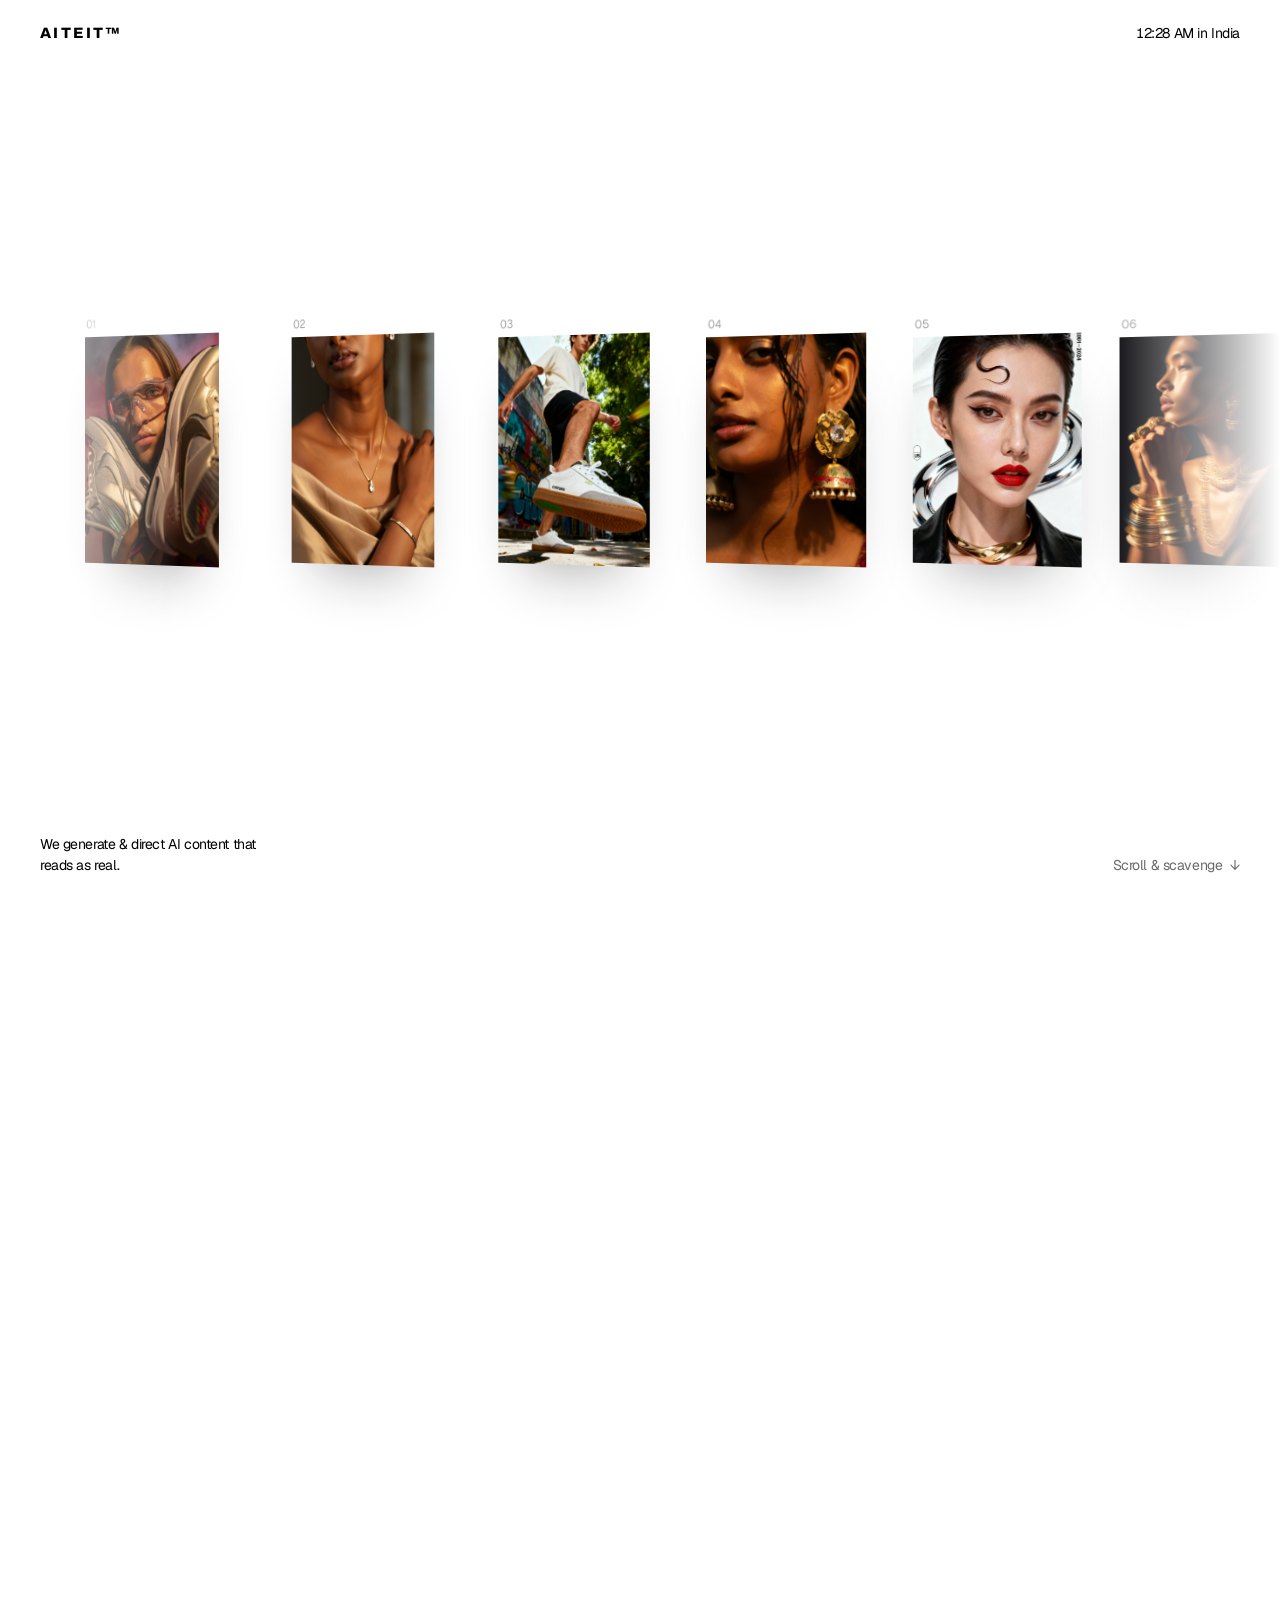
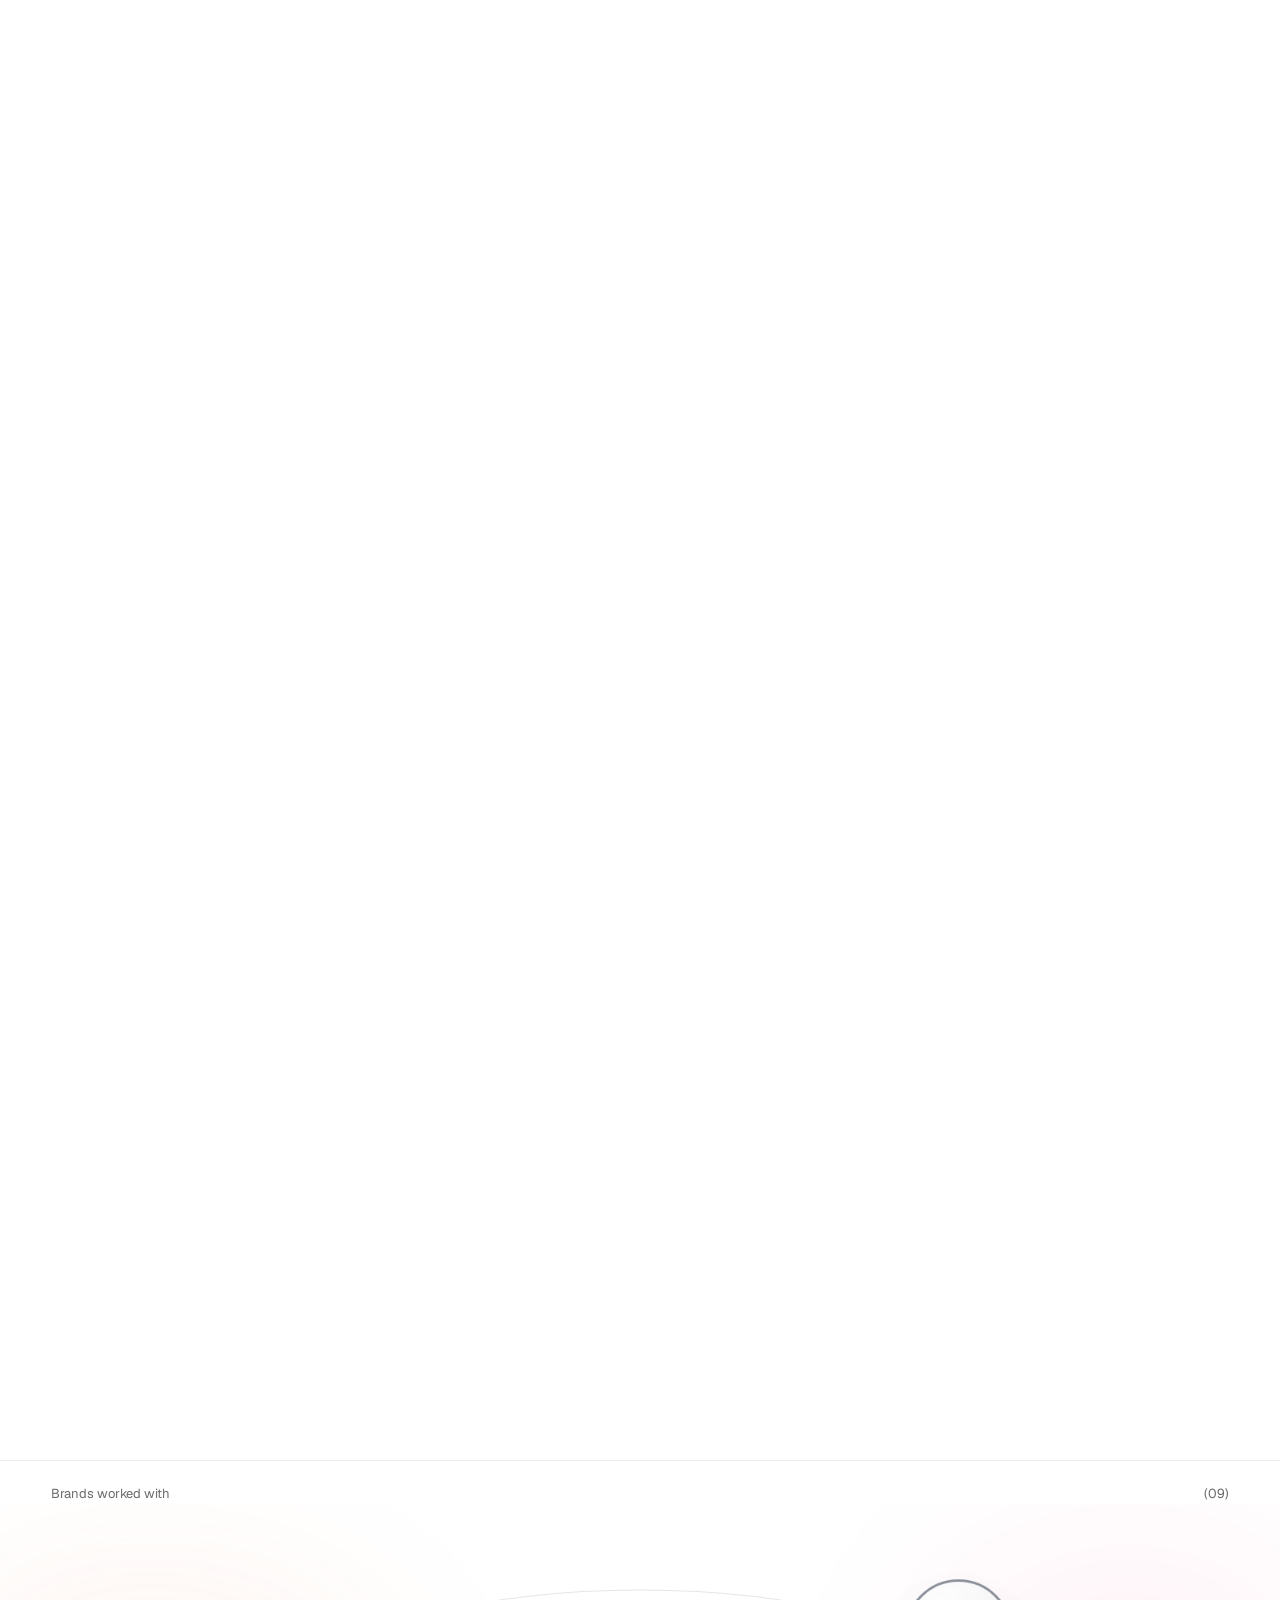
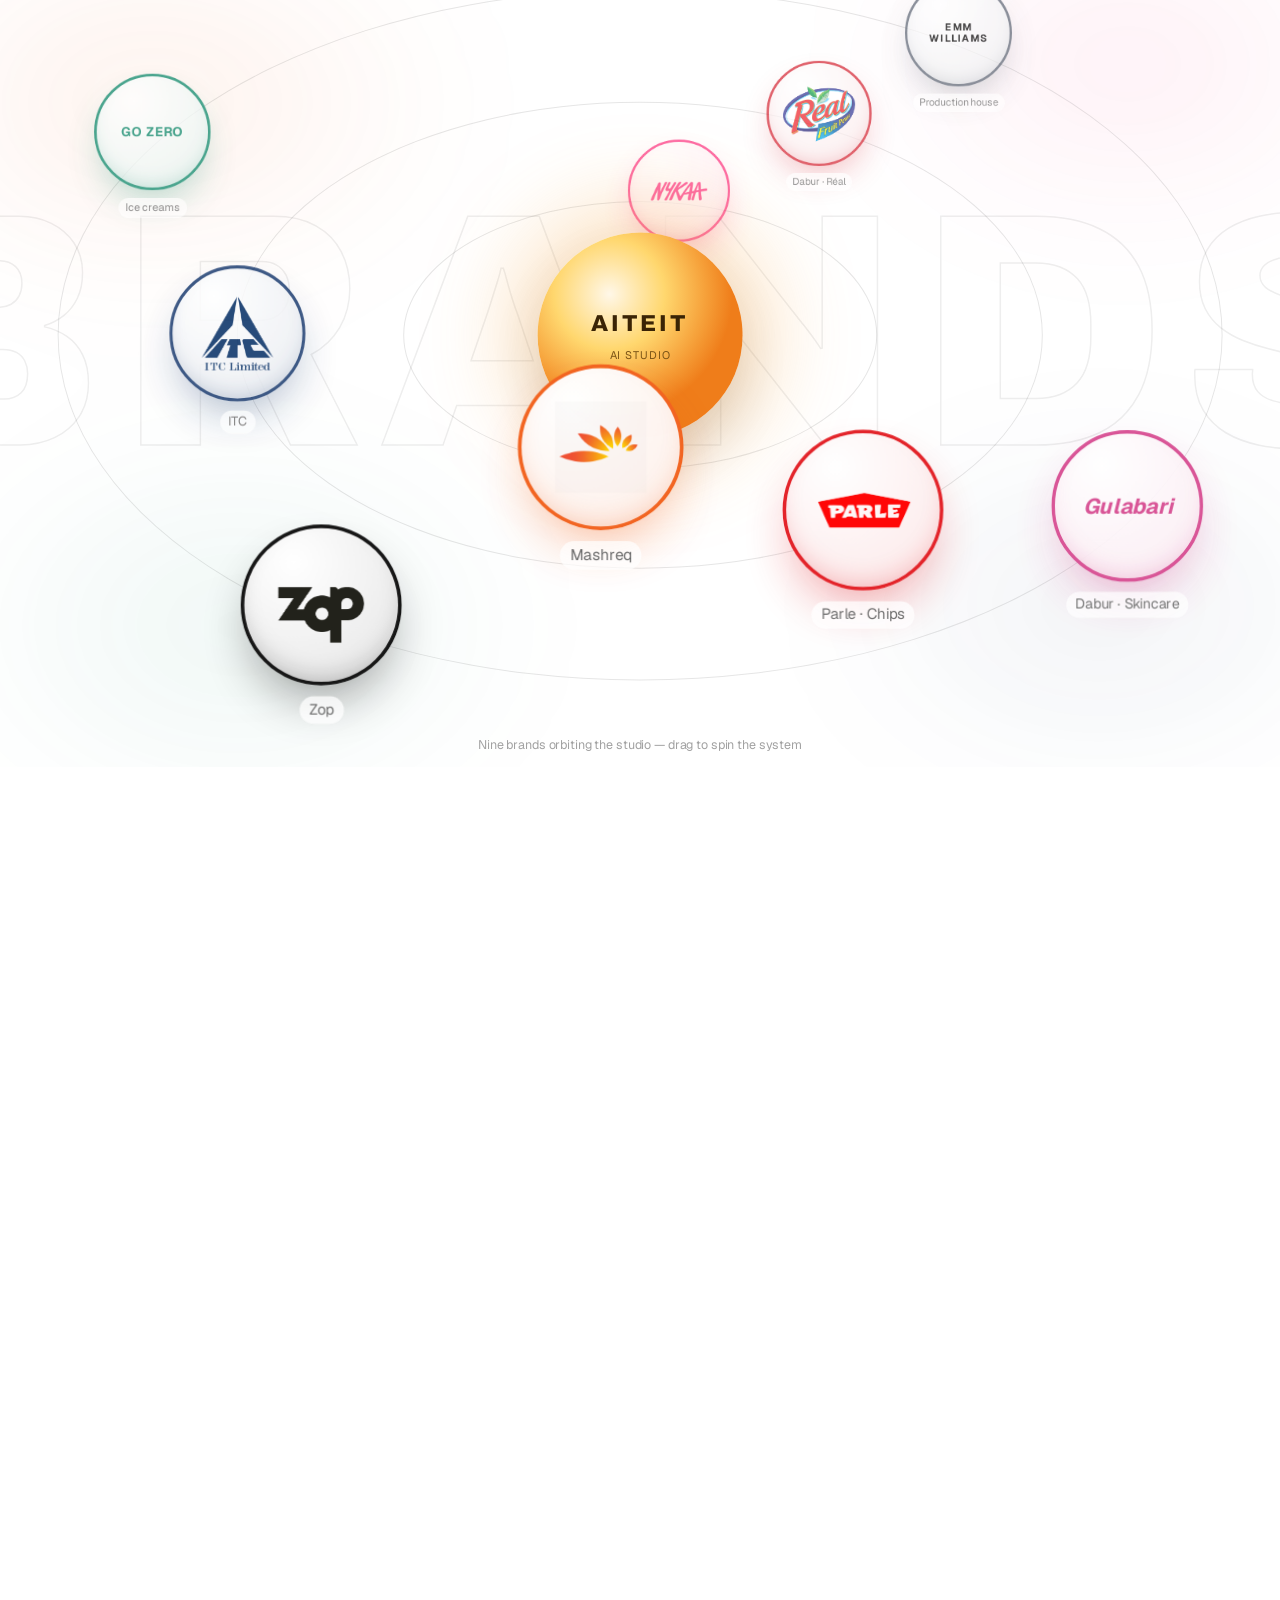
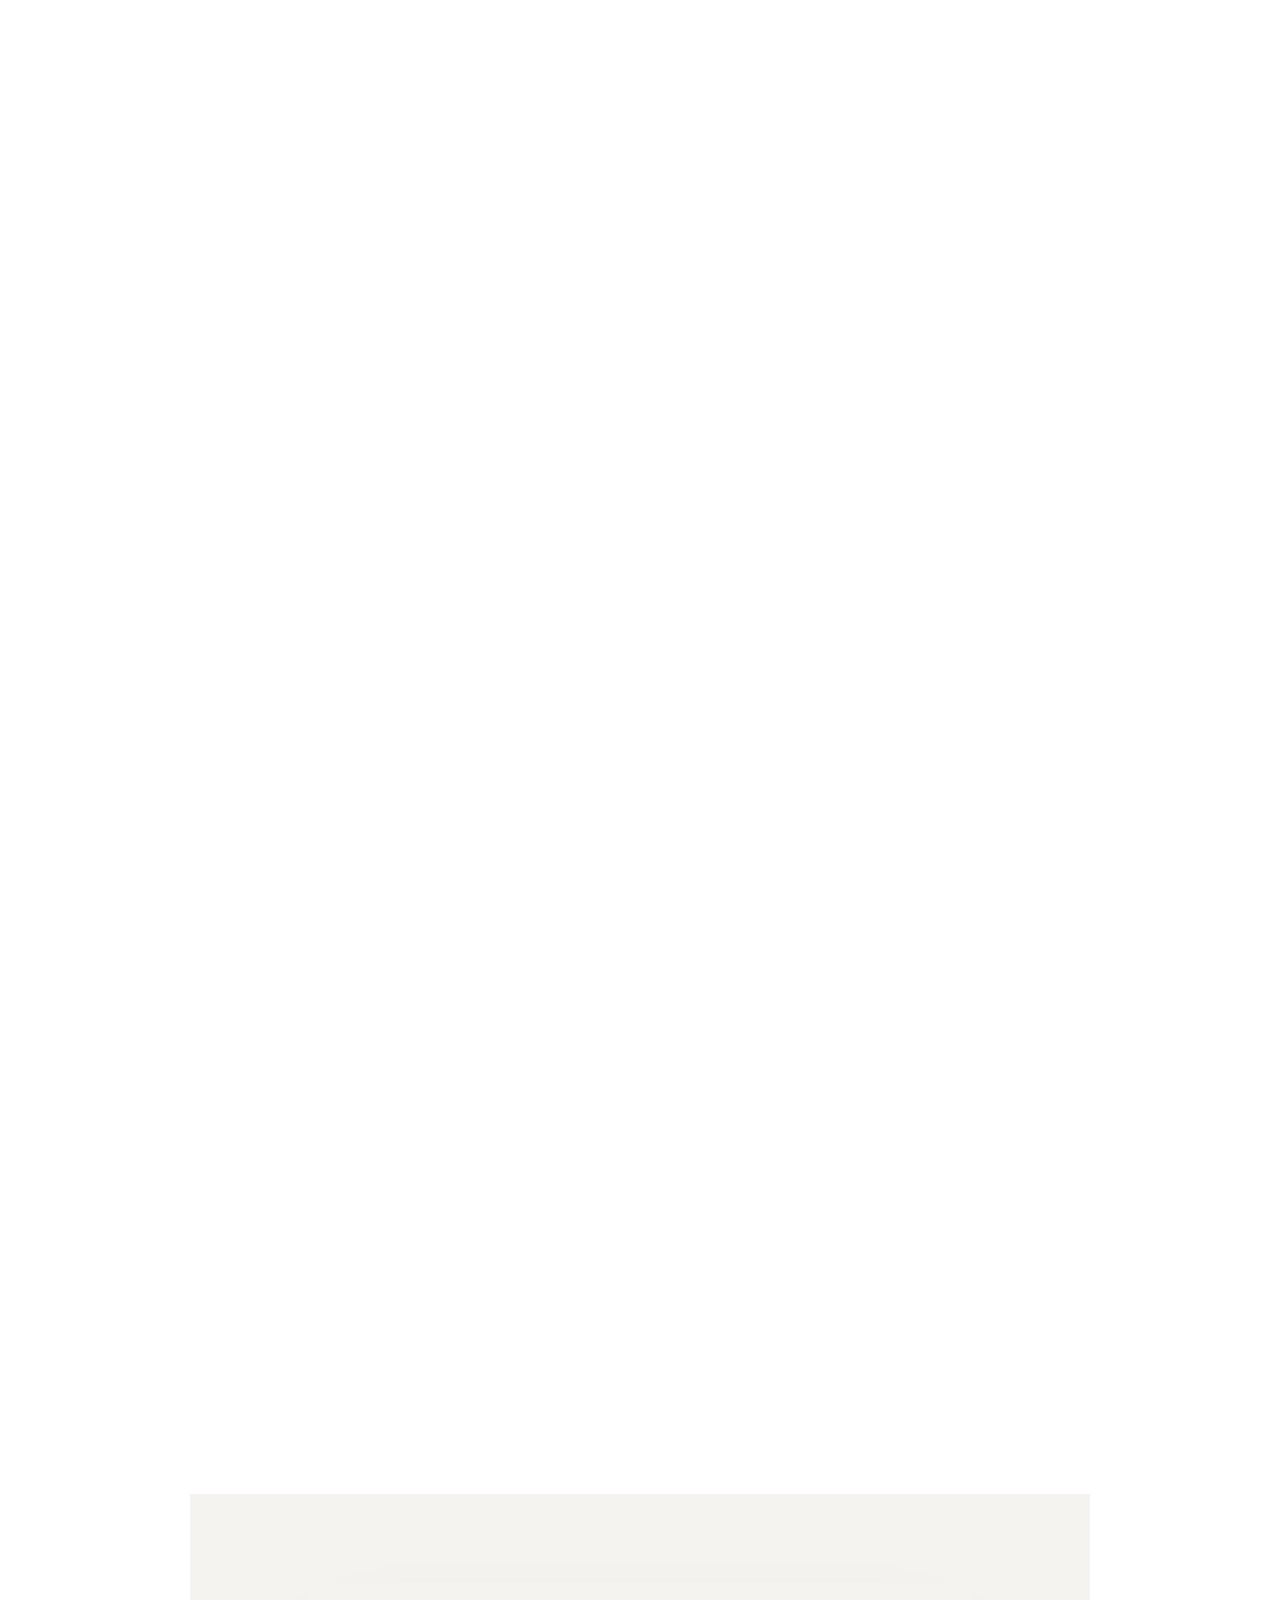
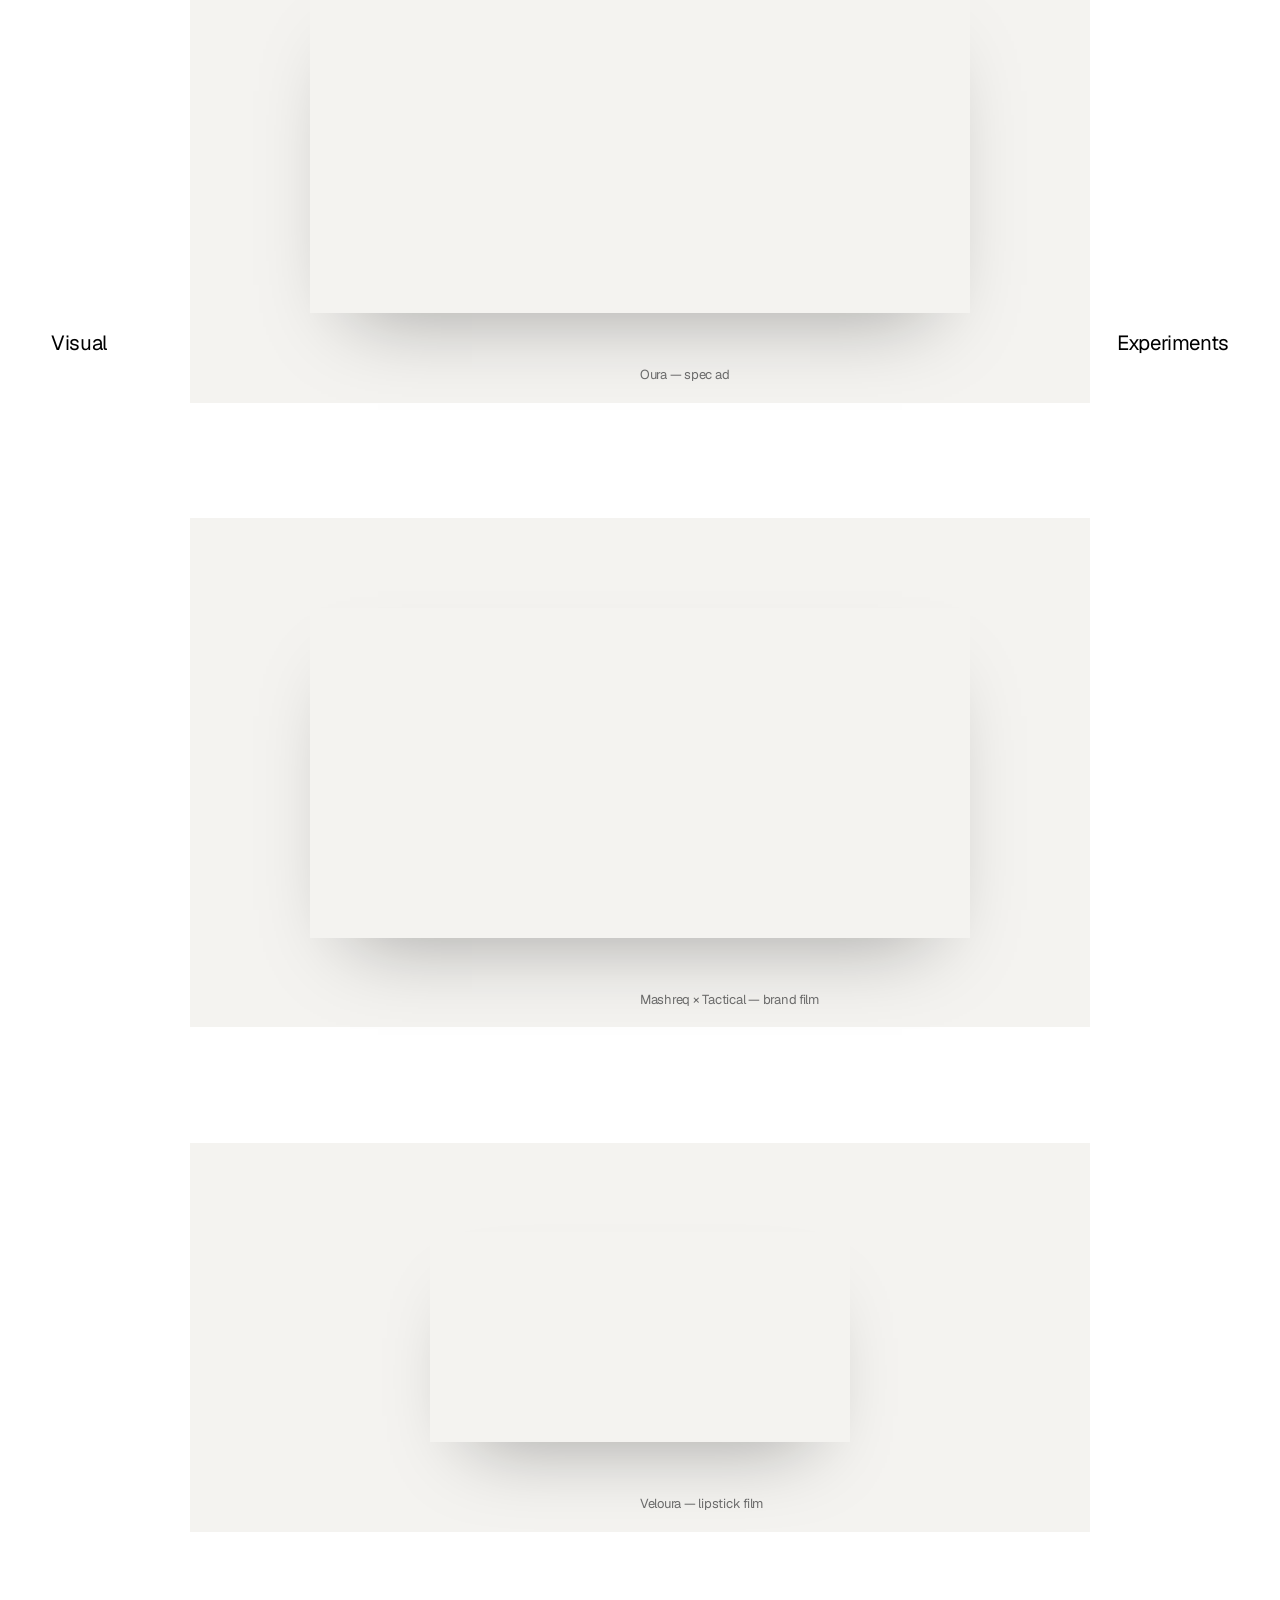
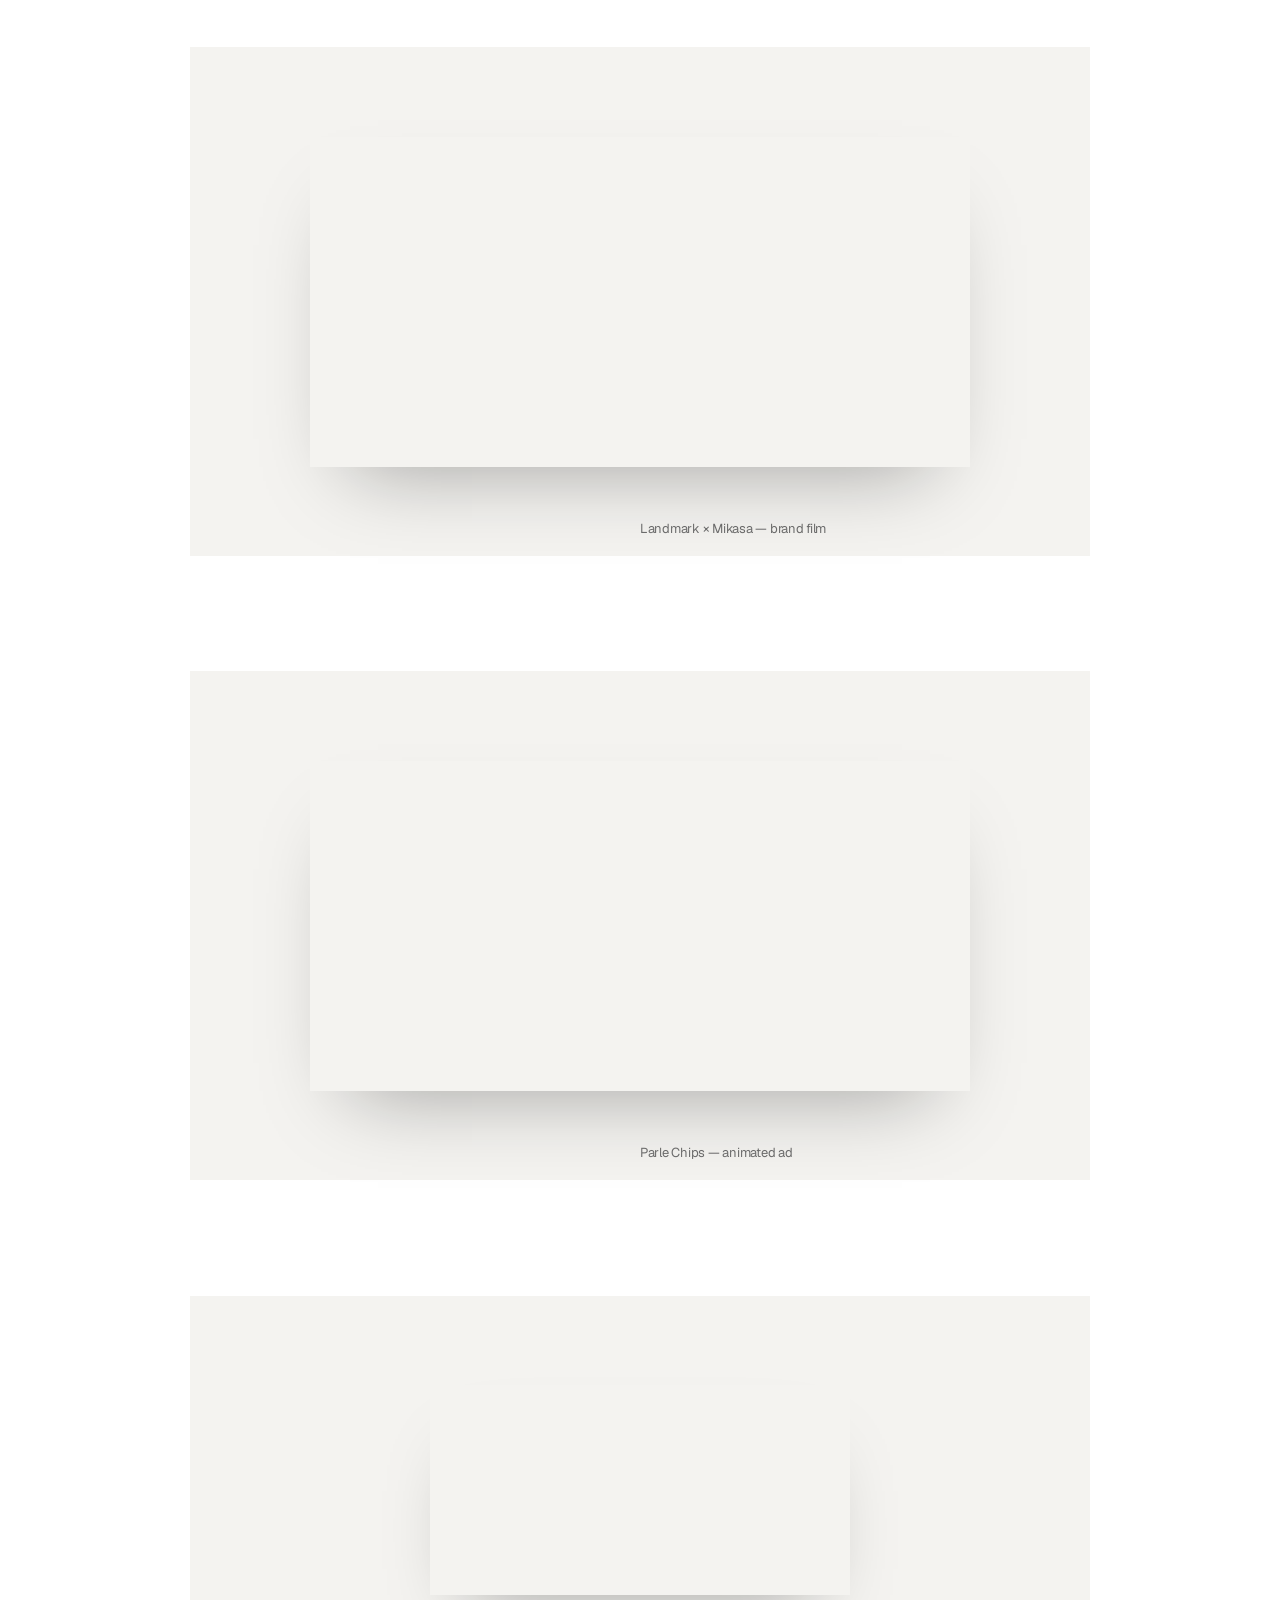
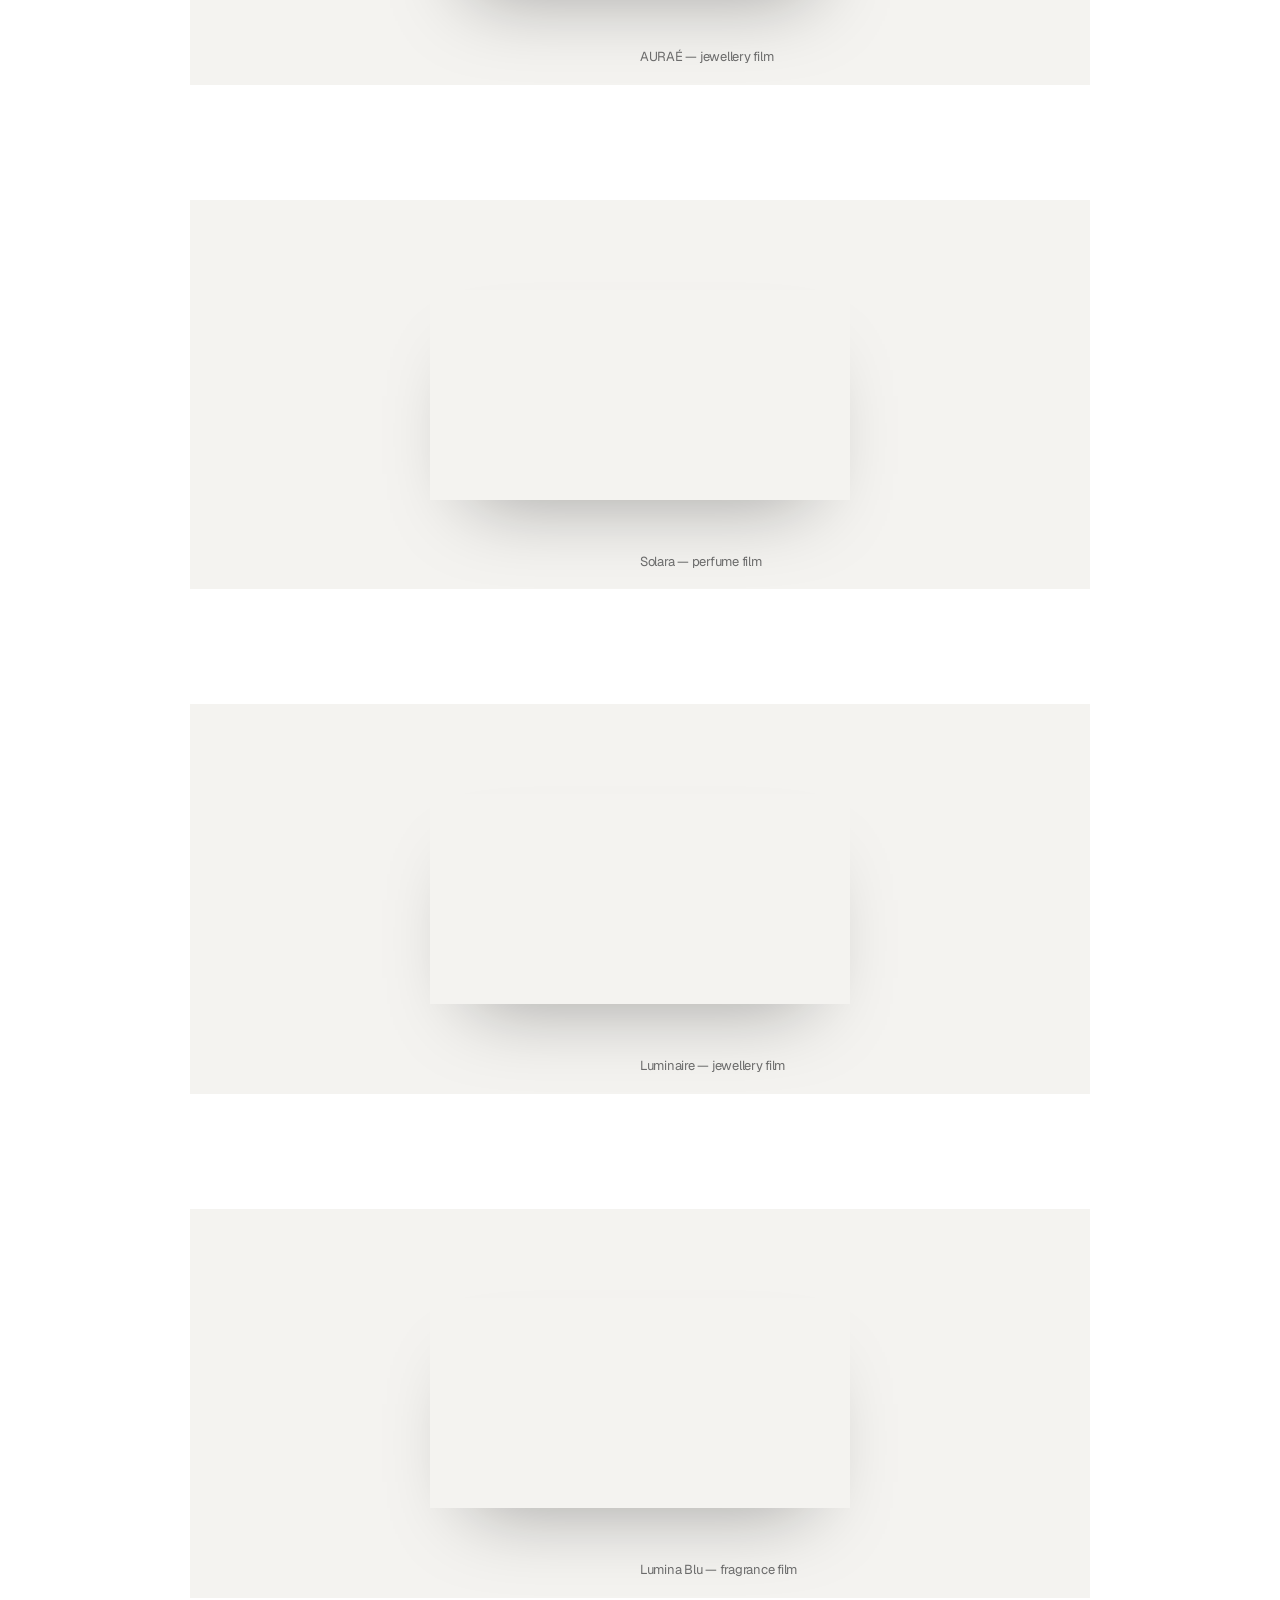
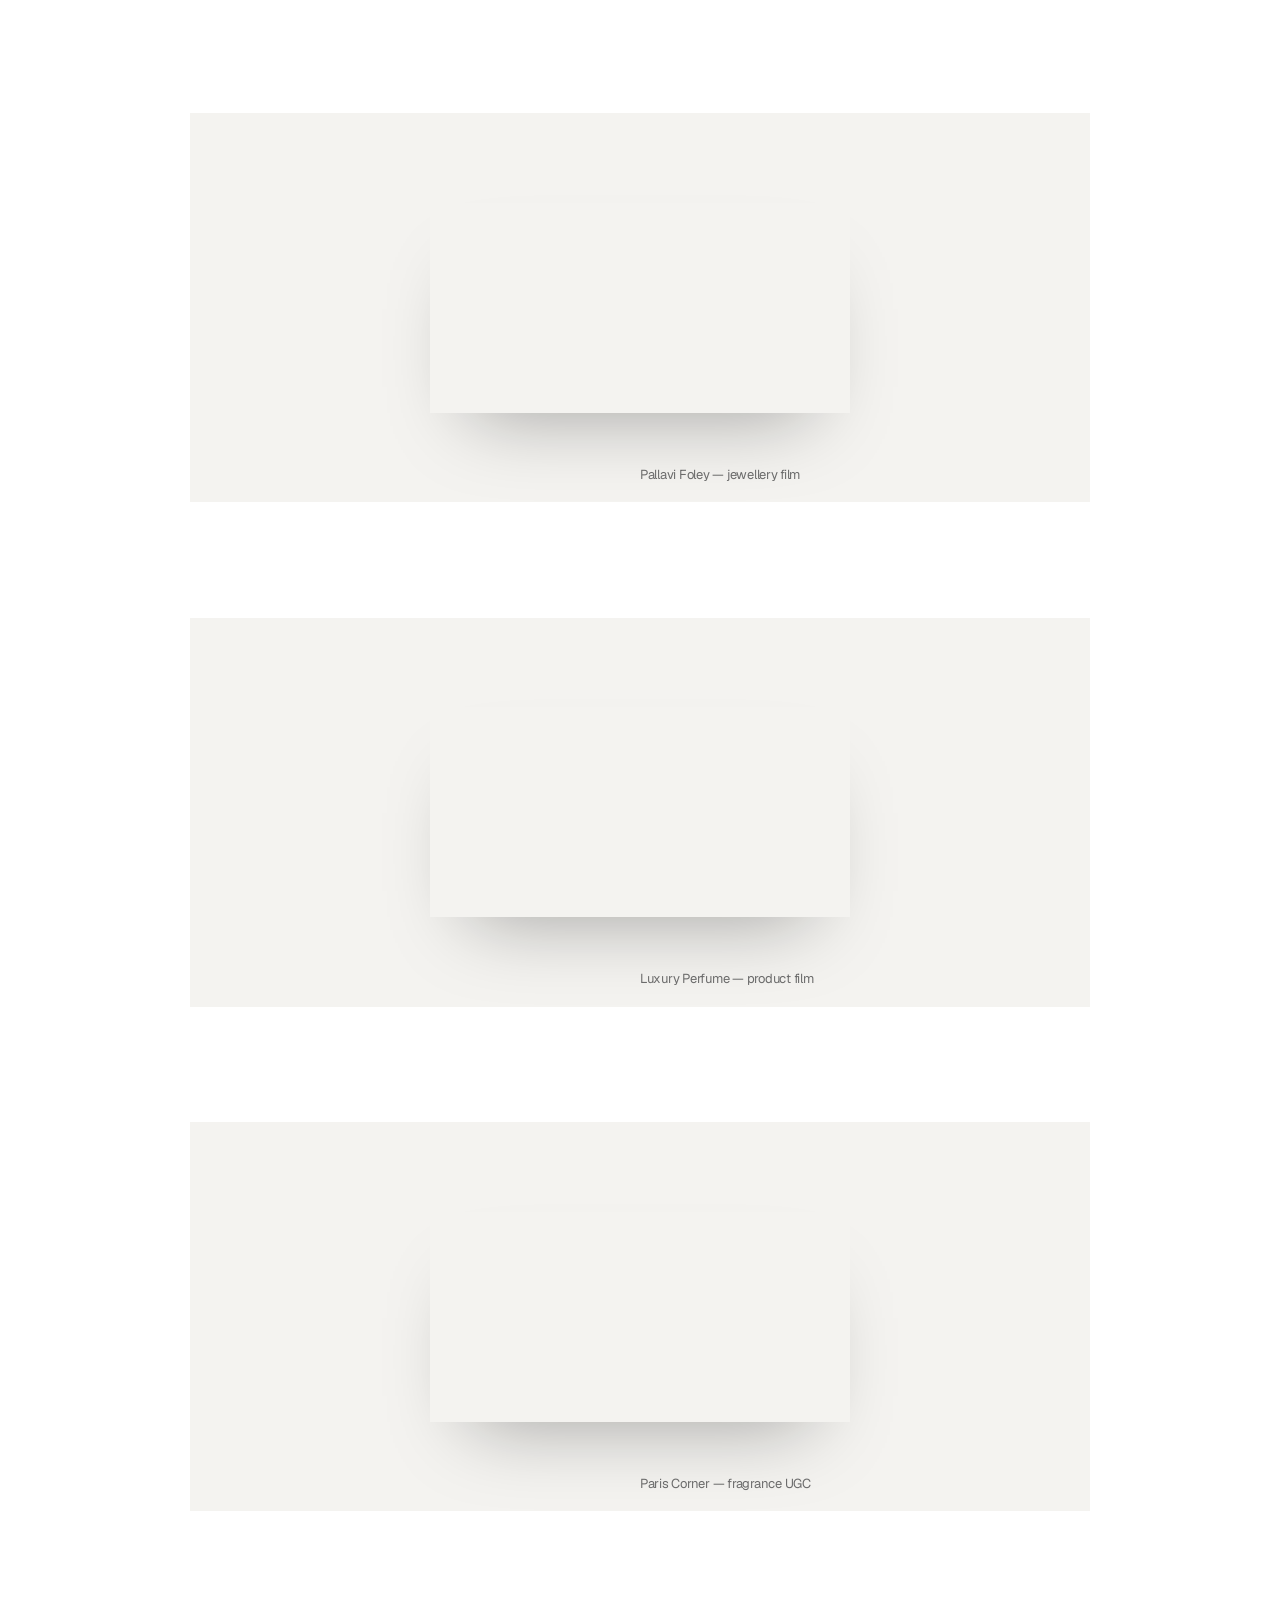
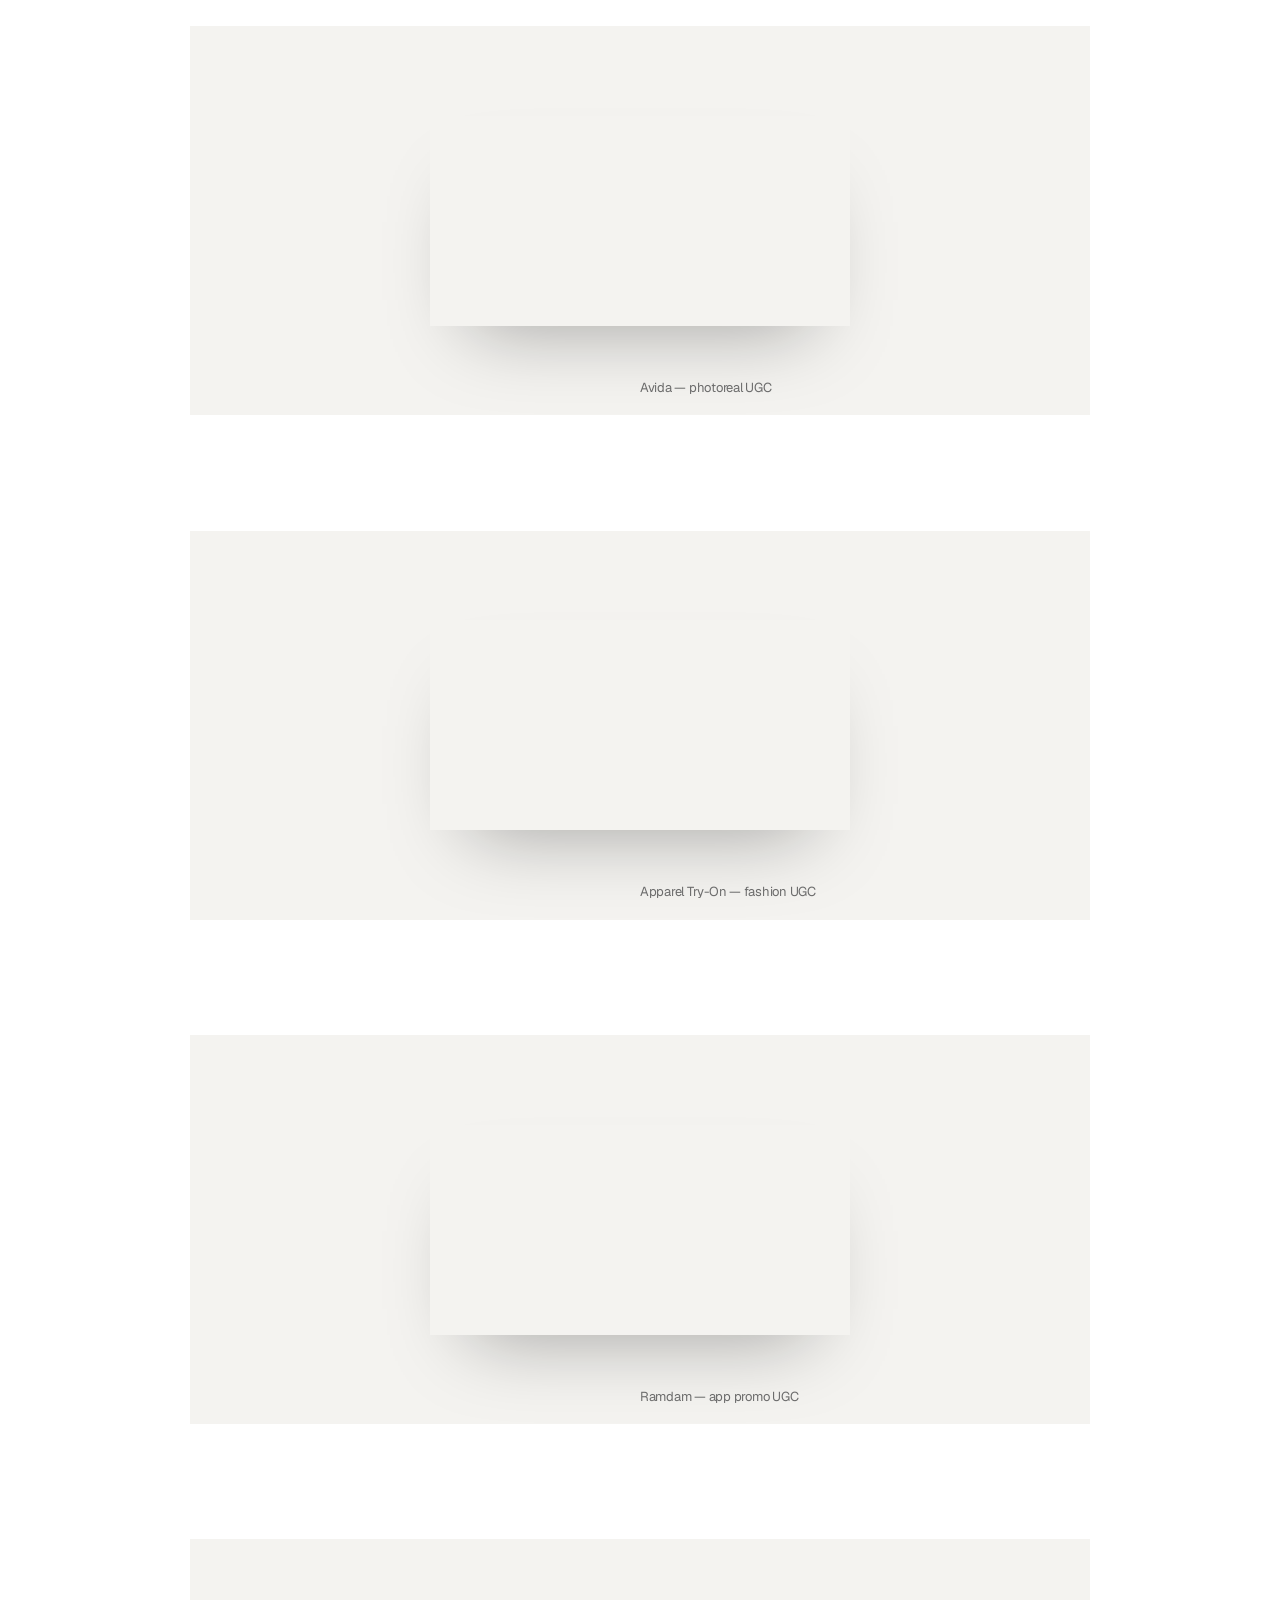
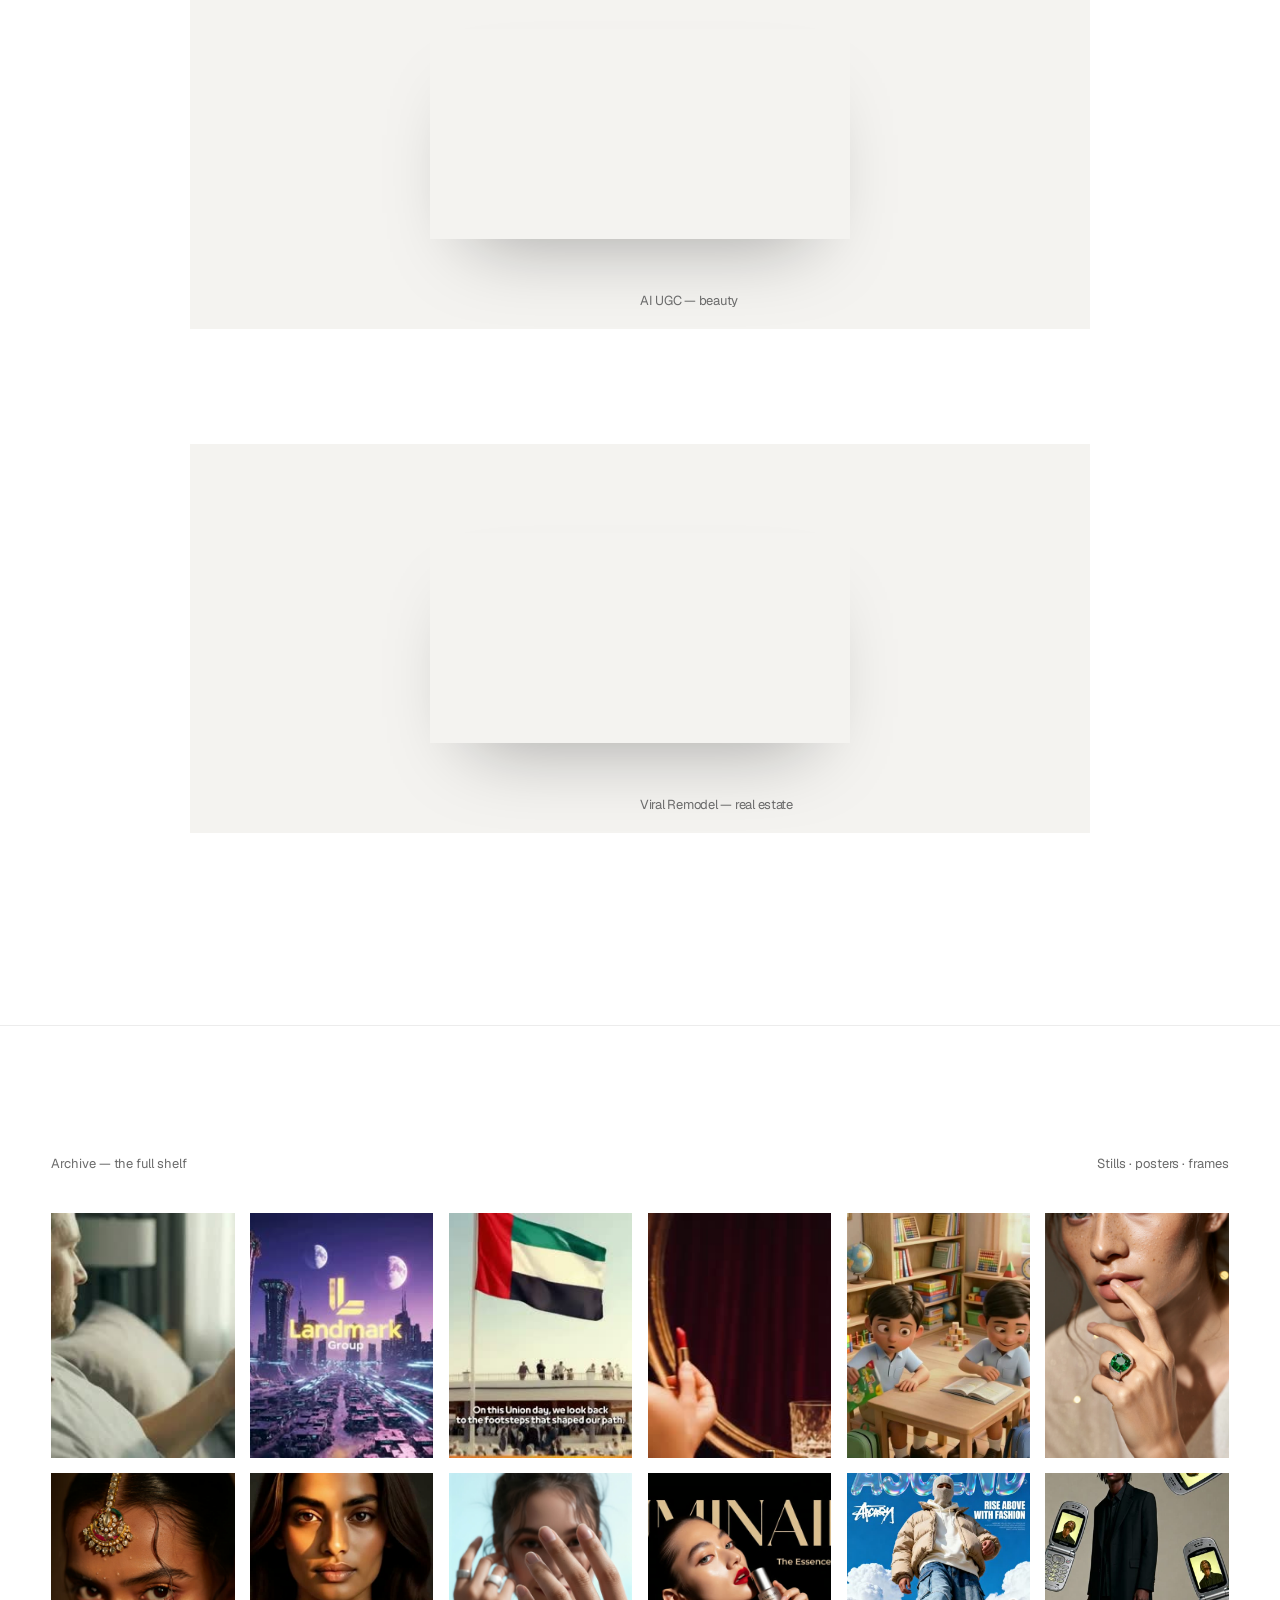
==== index.html @ a69b1091 "Recover AiteitAI dynamic portfolio v13 codebase" ====
<!DOCTYPE html>
<html><head><title>AITEIT</title>
<link rel="stylesheet" href="assets/styles.css">

</head><body><div class="topbar">
  <div class="l">AITEIT™</div>
  <div class="r mono" id="clock">3:59 PM in India</div>
</div>

<!-- HERO -->
<div class="pinwrap" id="pinwrap"><div class="pin">
  <div class="stage"><div class="track" id="track" style="transform: translateX(0px);">
    <div class="card"><span class="num">01</span><div class="ph"><img src="[data-uri]" alt=""></div><div class="meta"><div class="t">Nike</div><div class="c">Brand &amp; Product</div></div></div>
    <div class="card"><span class="num">02</span><div class="ph"><img src="[data-uri]" alt=""></div><div class="meta"><div class="t">Éterna Jewels</div><div class="c">Jewellery &amp; Beauty</div></div></div>
    <div class="card"><span class="num">03</span><div class="ph"><img src="[data-uri]" alt=""></div><div class="meta"><div class="t">Camiera</div><div class="c">Brand &amp; Product</div></div></div>
    <div class="card"><span class="num">04</span><div class="ph"><img src="[data-uri]" alt=""></div><div class="meta"><div class="t">Gold Study</div><div class="c">Jewellery</div></div></div>
    <div class="card"><span class="num">05</span><div class="ph"><img src="[data-uri]" alt=""></div><div class="meta"><div class="t">Muse</div><div class="c">Editorial</div></div></div>
    <div class="card"><span class="num">06</span><div class="ph"><img src="[data-uri]" alt=""></div><div class="meta"><div class="t">Noir Jewels</div><div class="c">Jewellery</div></div></div>
    <div class="card"><span class="num">07</span><div class="ph"><img src="[data-uri]" alt=""></div><div class="meta"><div class="t">Ascend</div><div class="c">Editorial</div></div></div>
    <div class="card"><span class="num">08</span><div class="ph"><img src="[data-uri]" alt=""></div><div class="meta"><div class="t">Jewellery Model II</div><div class="c">Jewellery</div></div></div>
    <div class="card"><span class="num">09</span><div class="ph"><img src="[data-uri]" alt=""></div><div class="meta"><div class="t">Lumina Blu</div><div class="c">Product</div></div></div>
    <div class="card"><span class="num">10</span><div class="ph"><img src="[data-uri]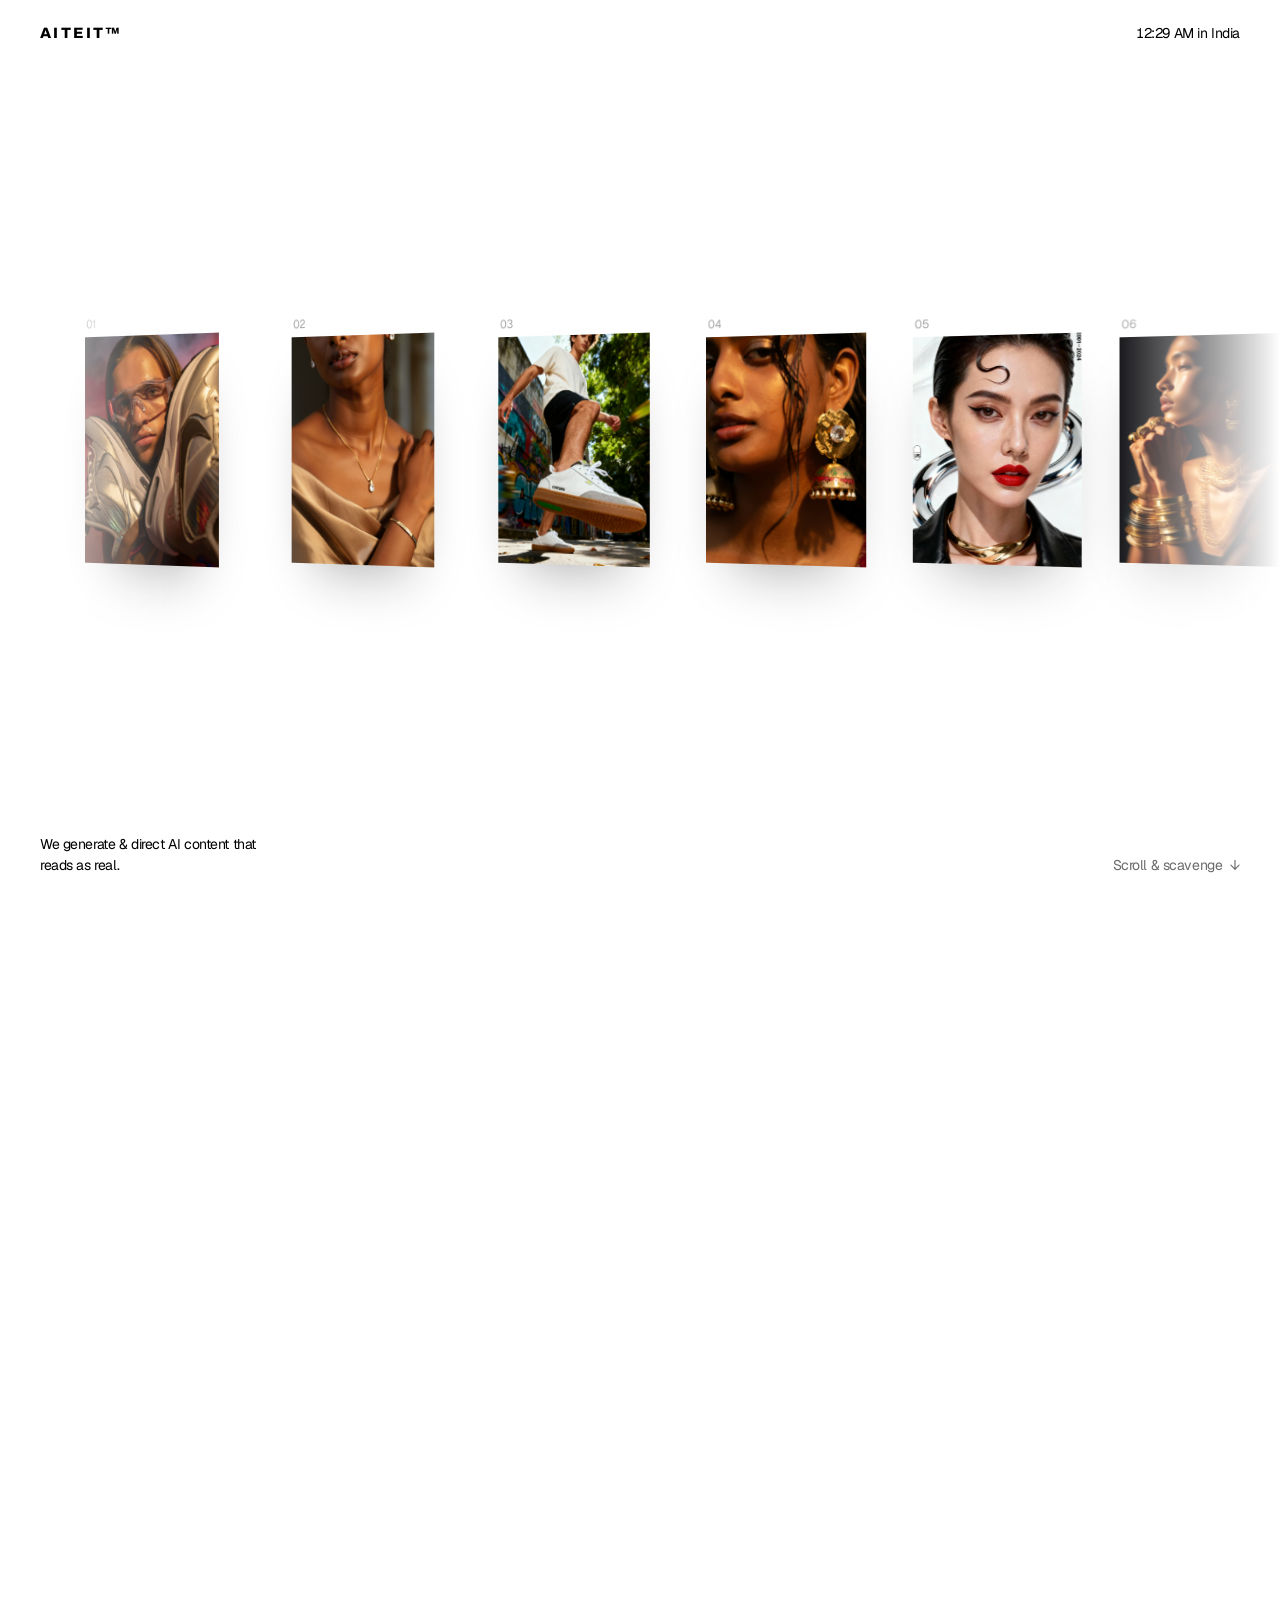
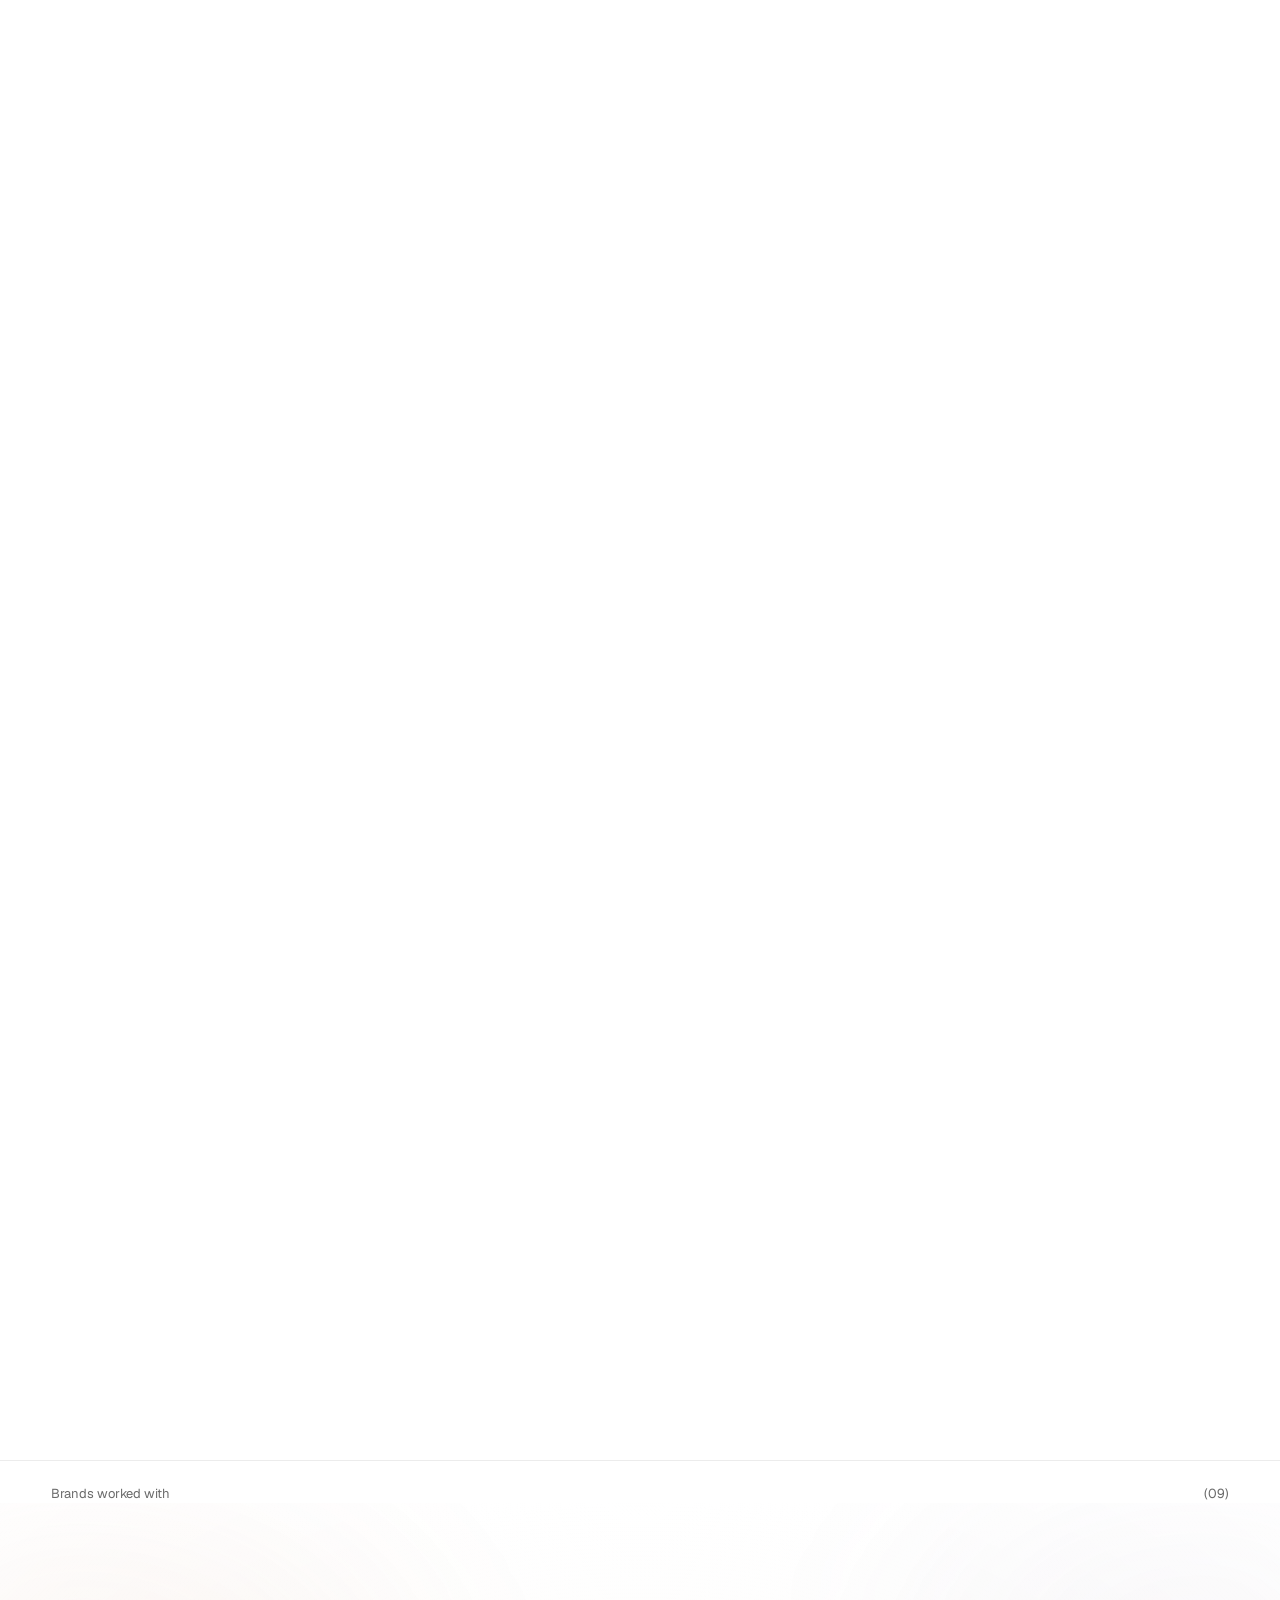
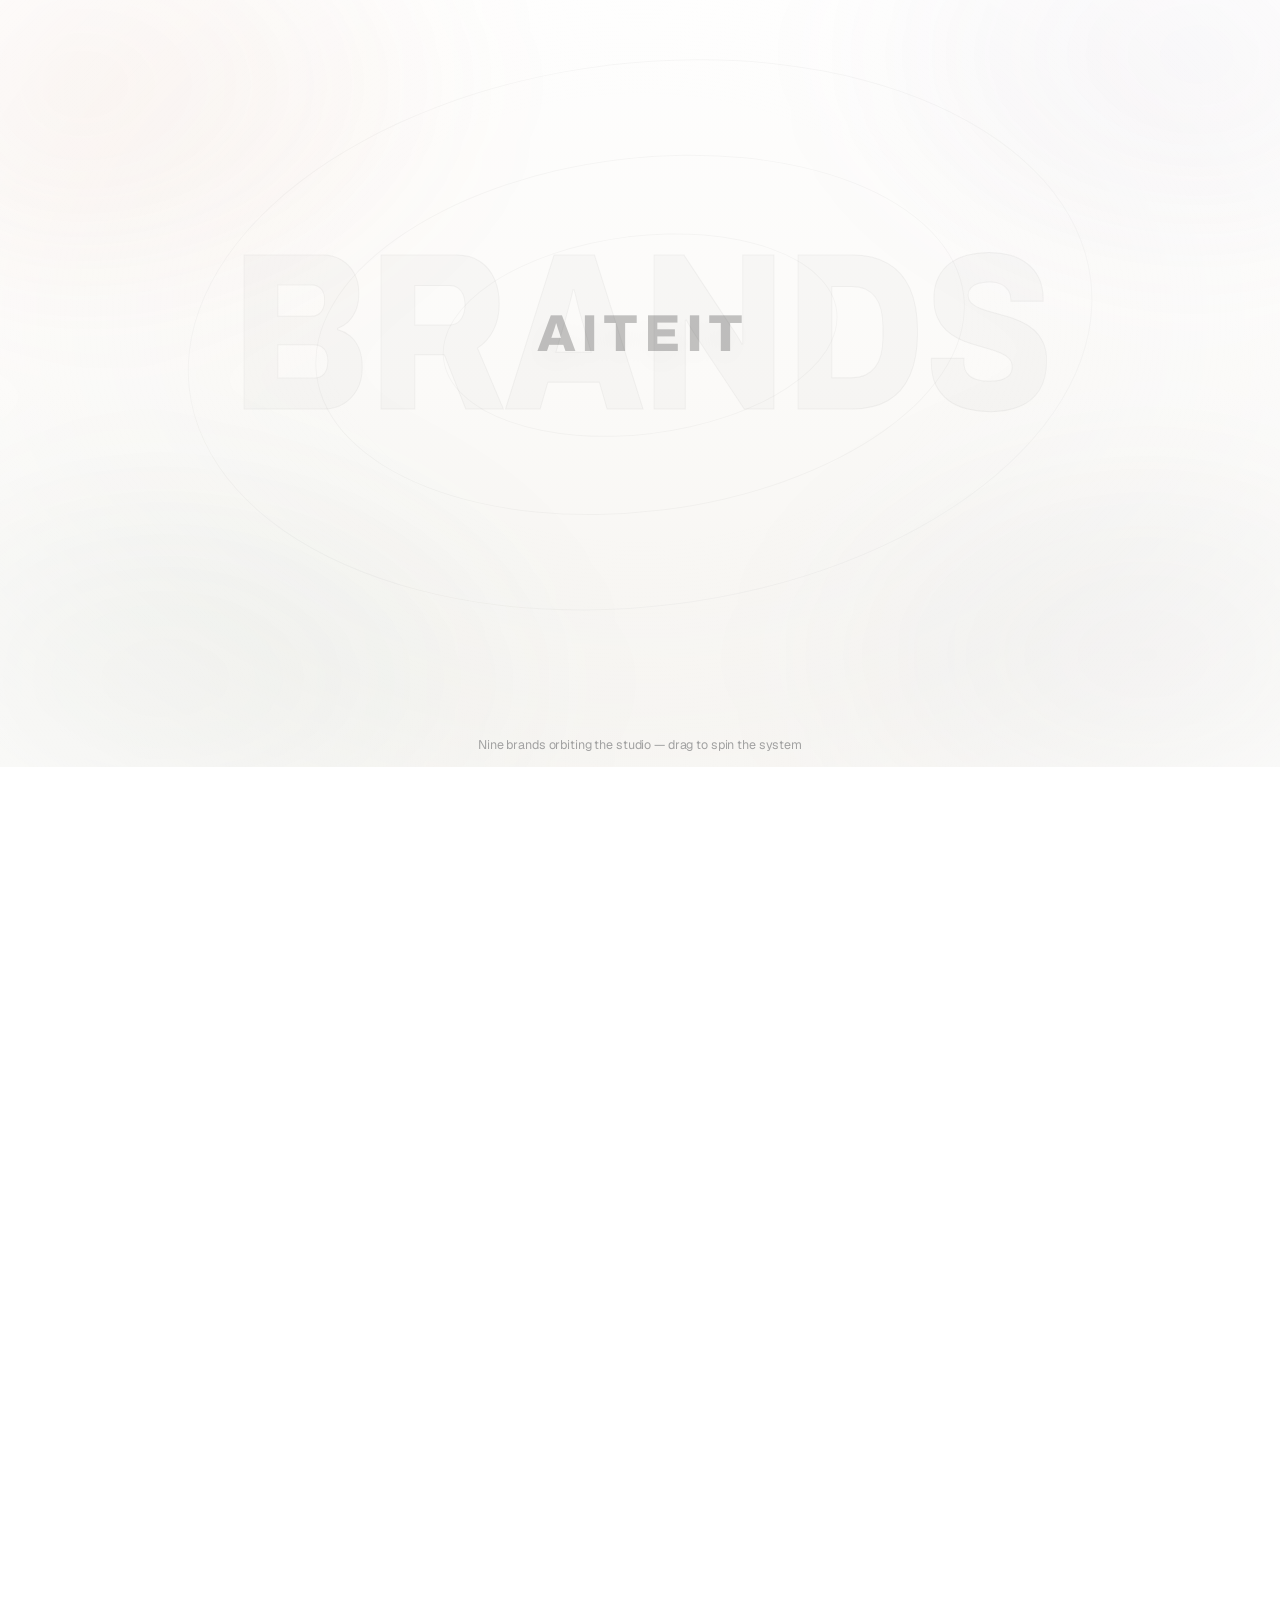
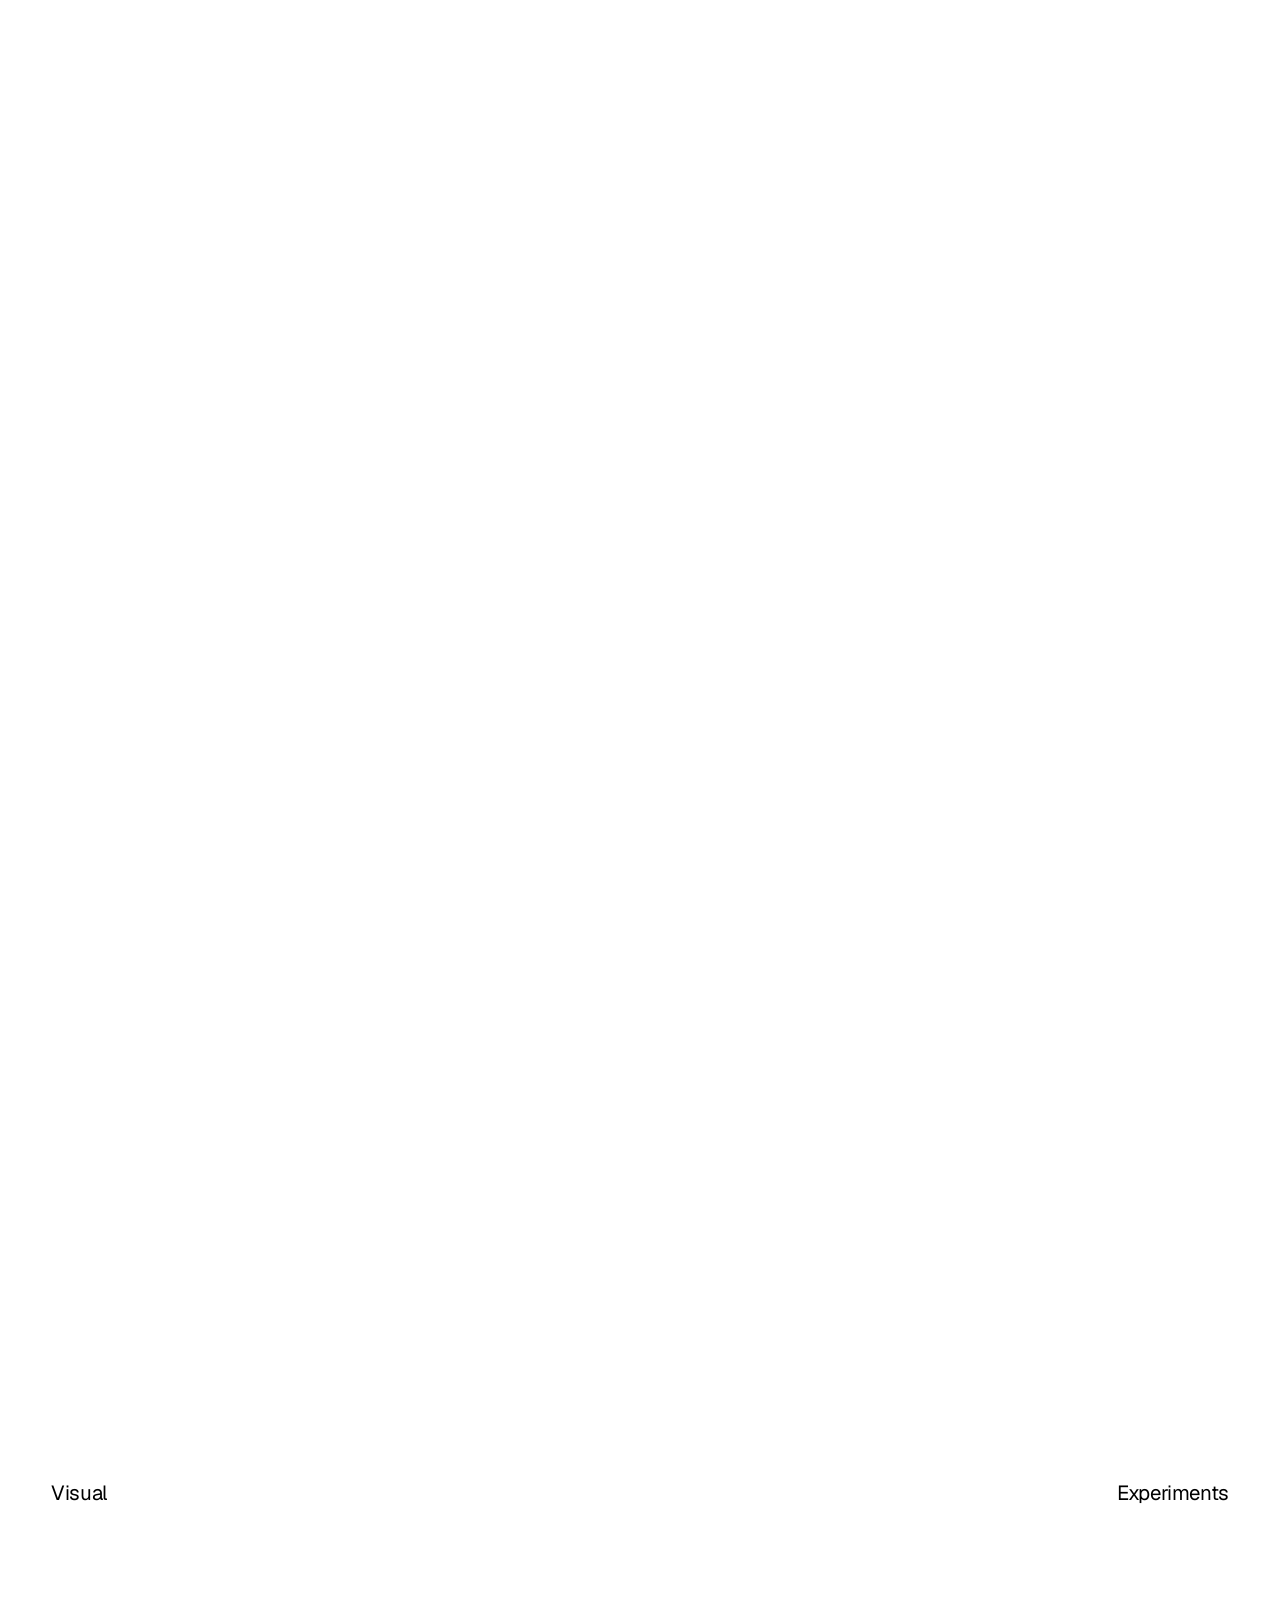
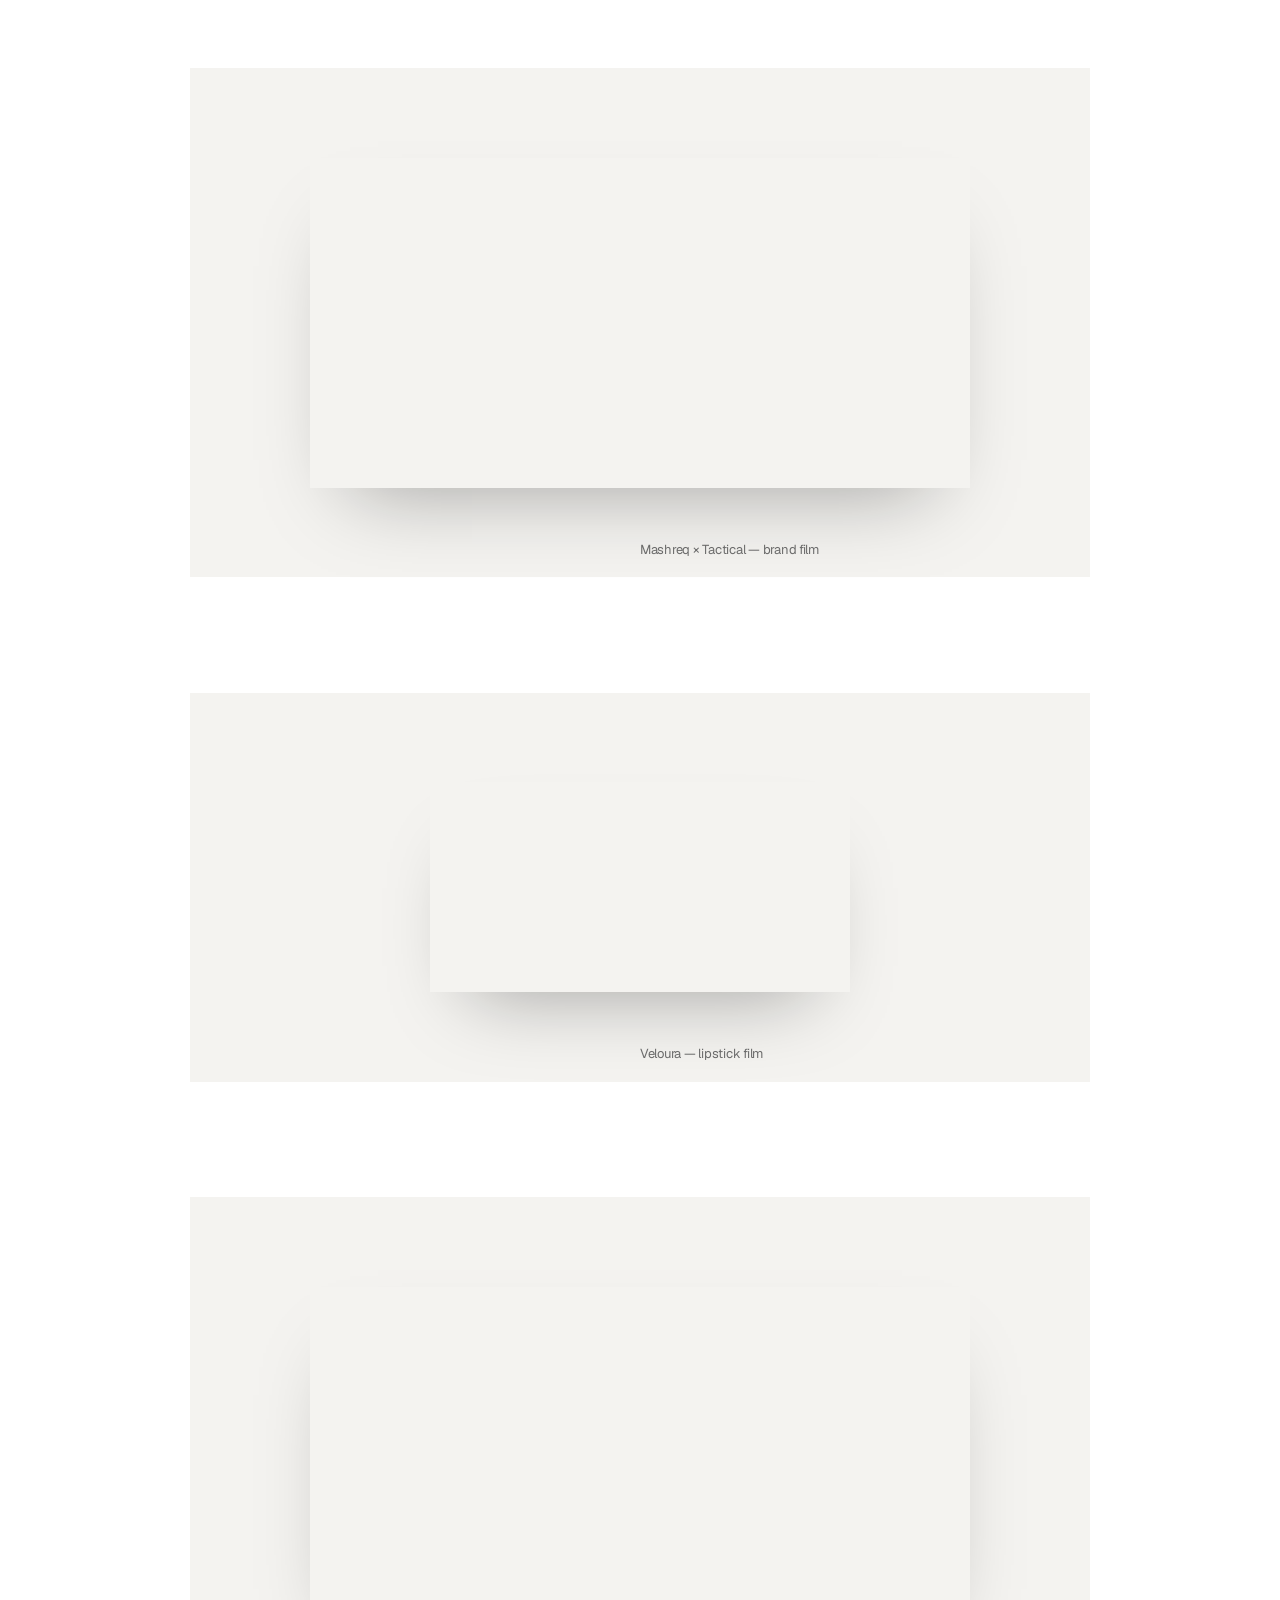
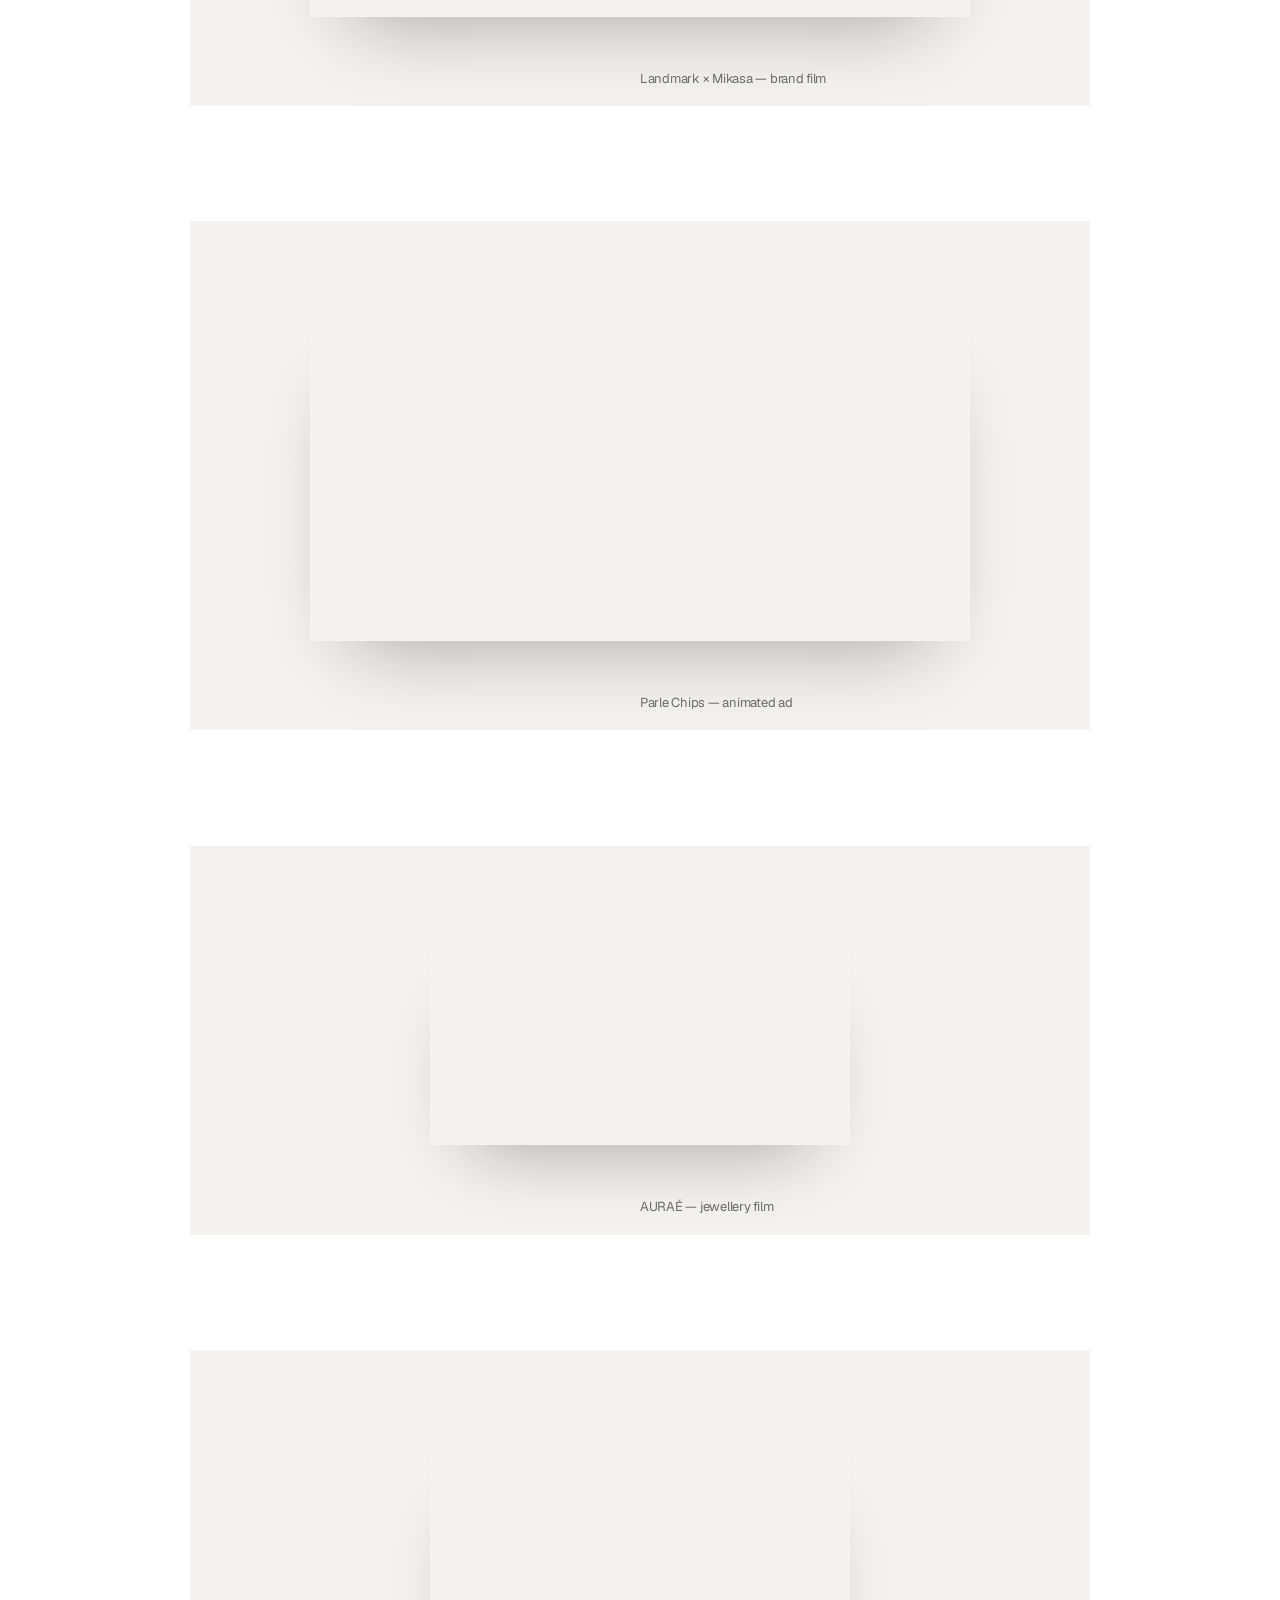
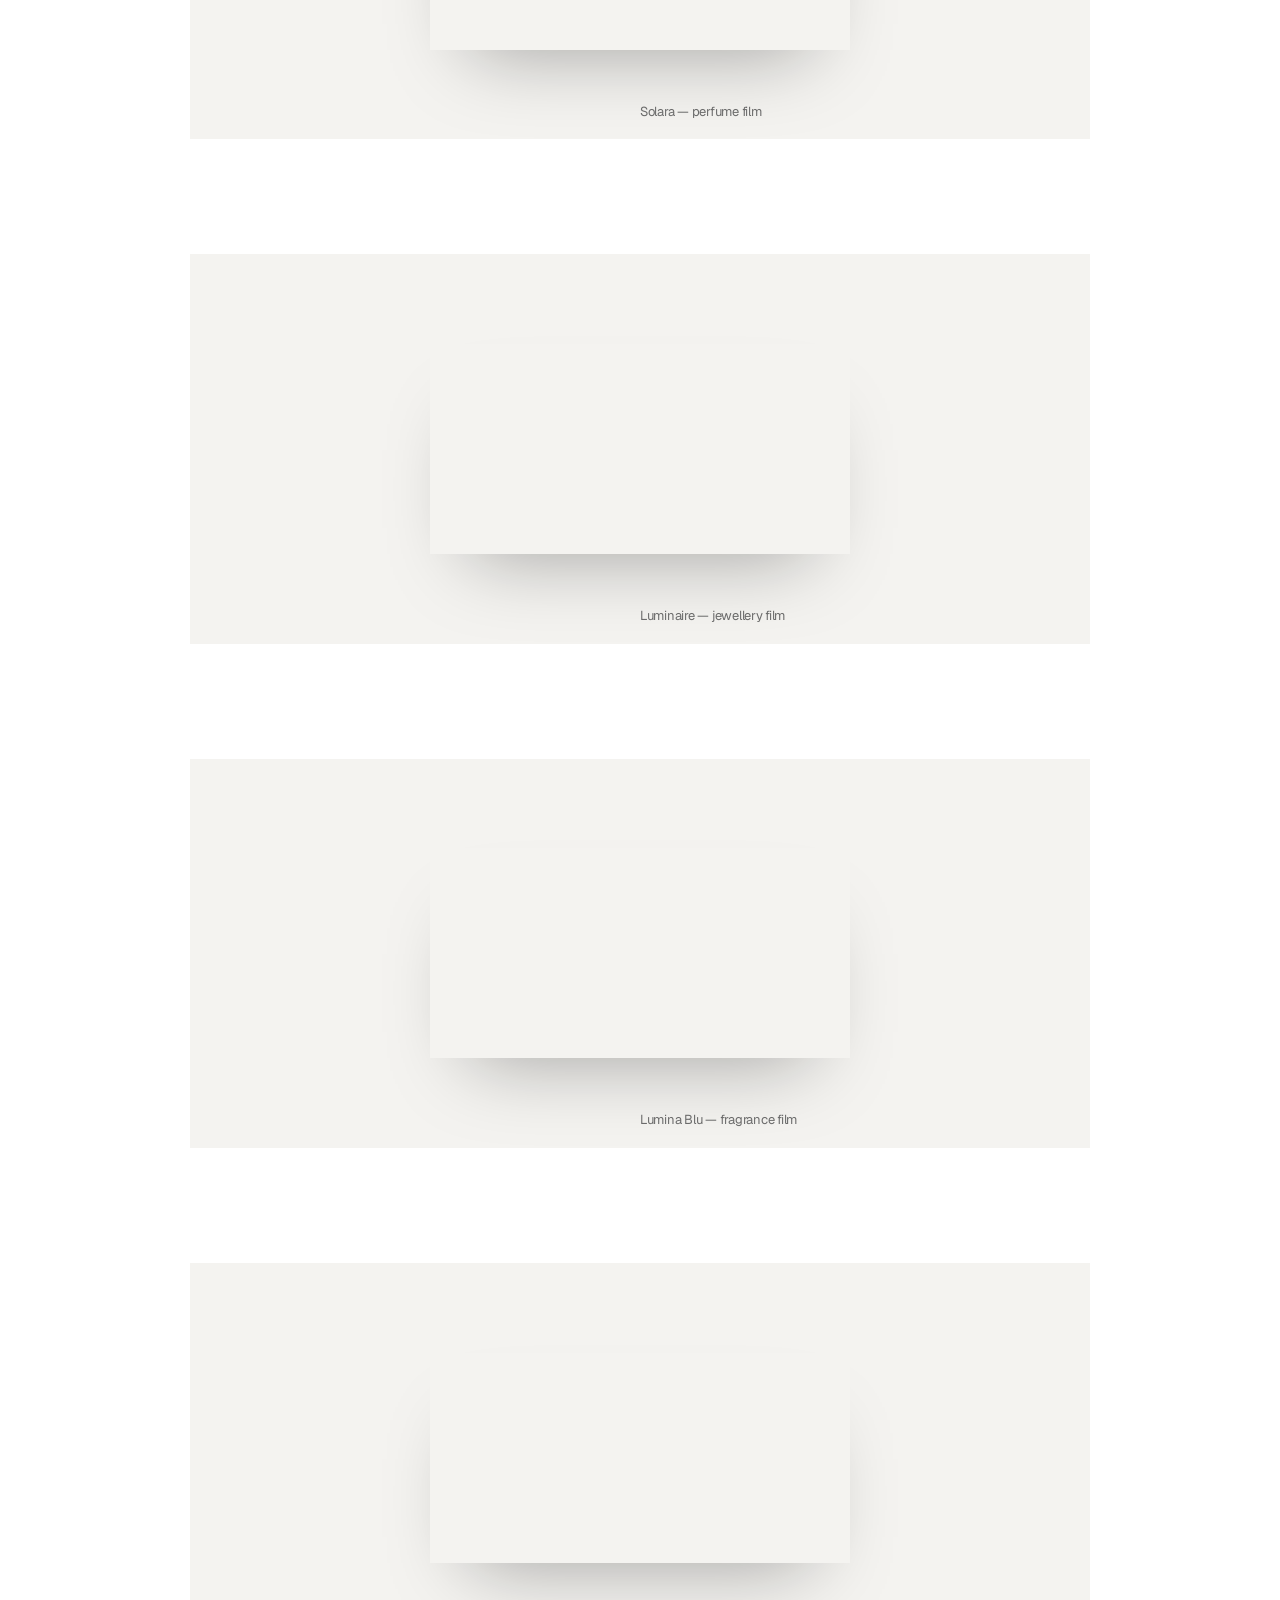
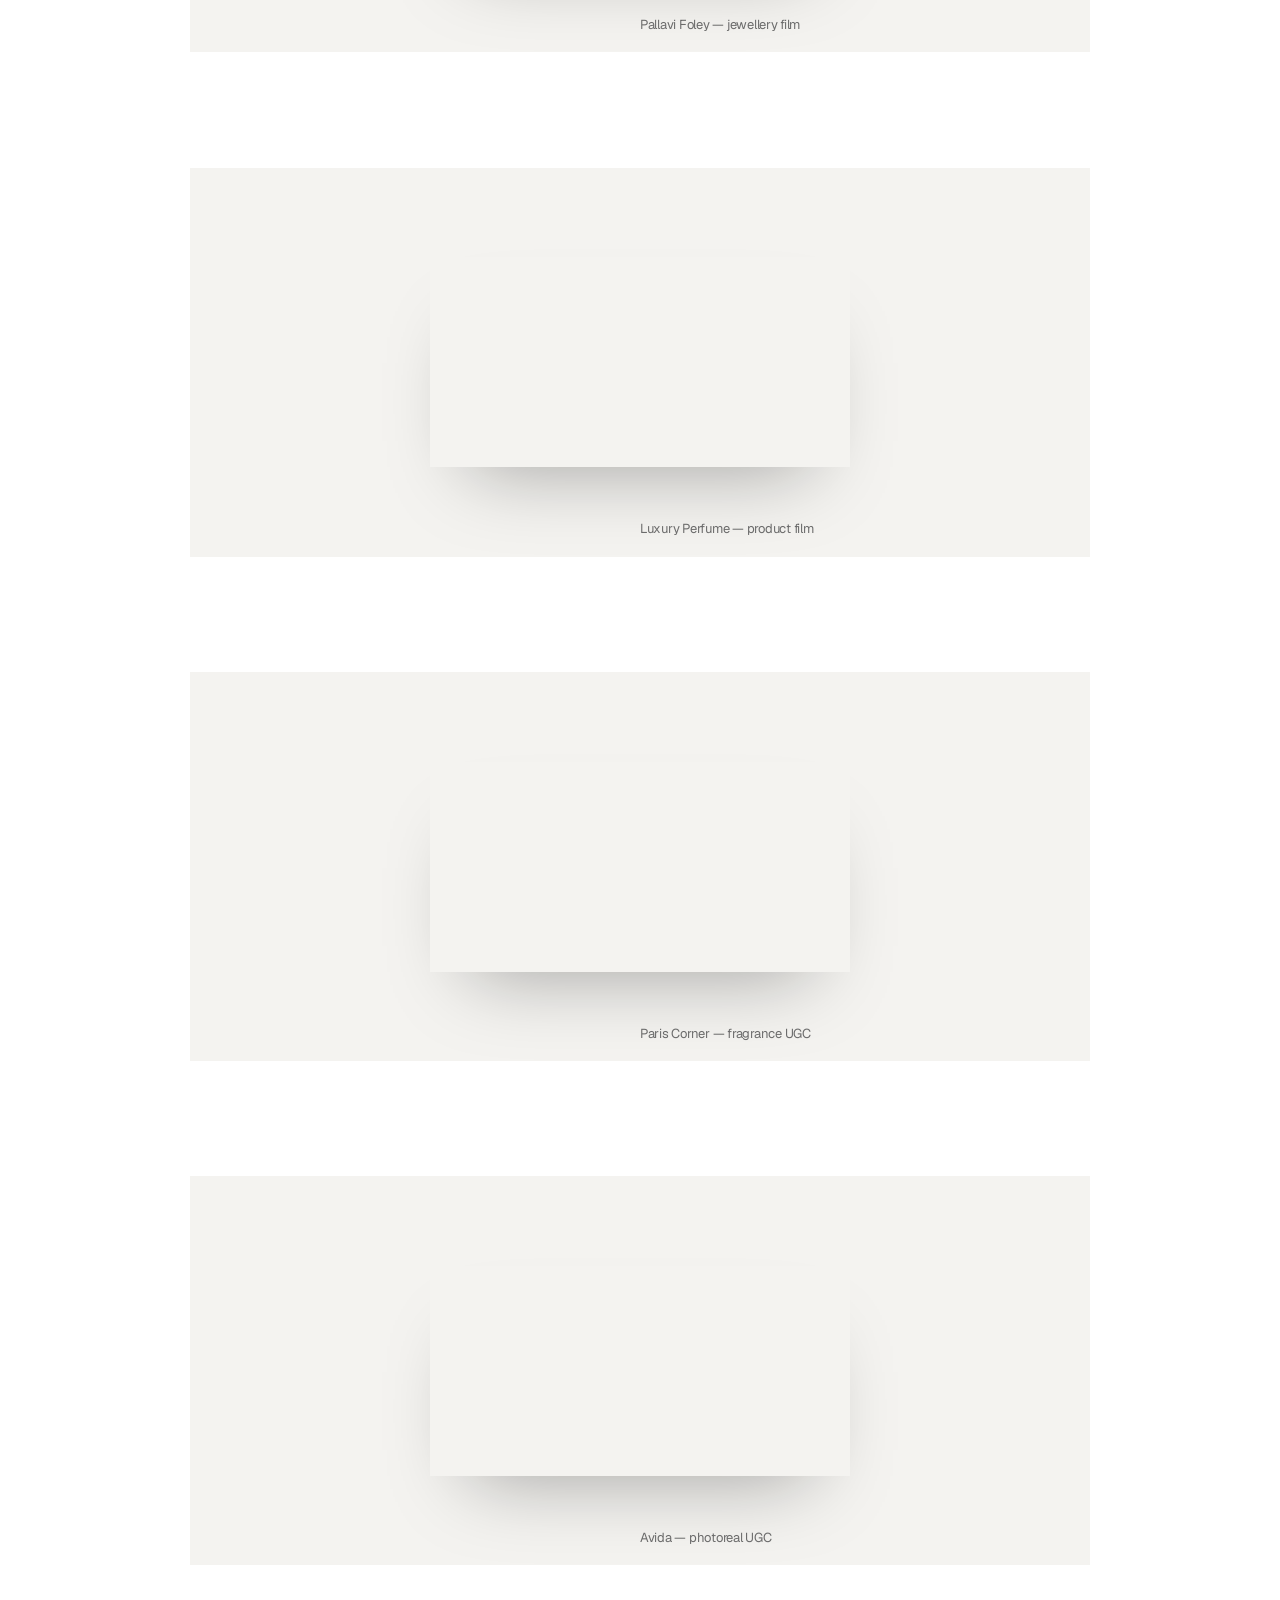
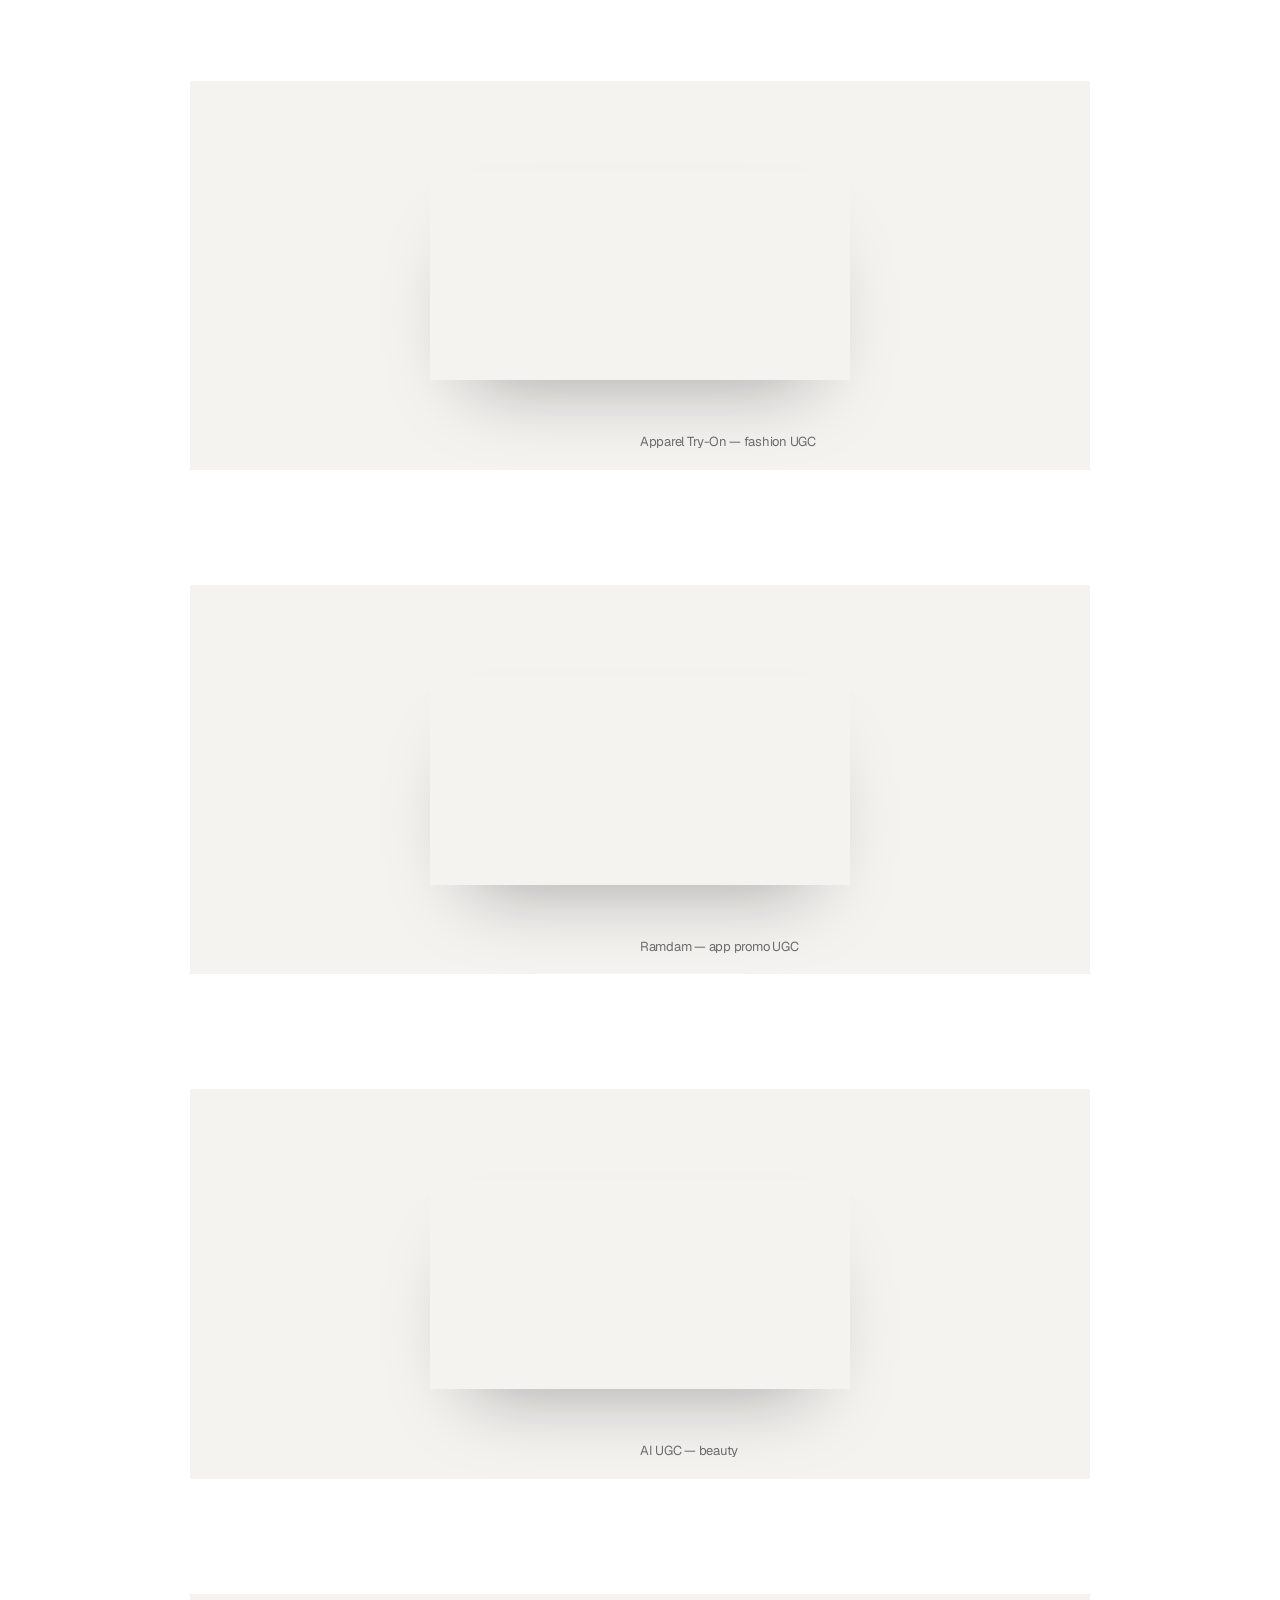
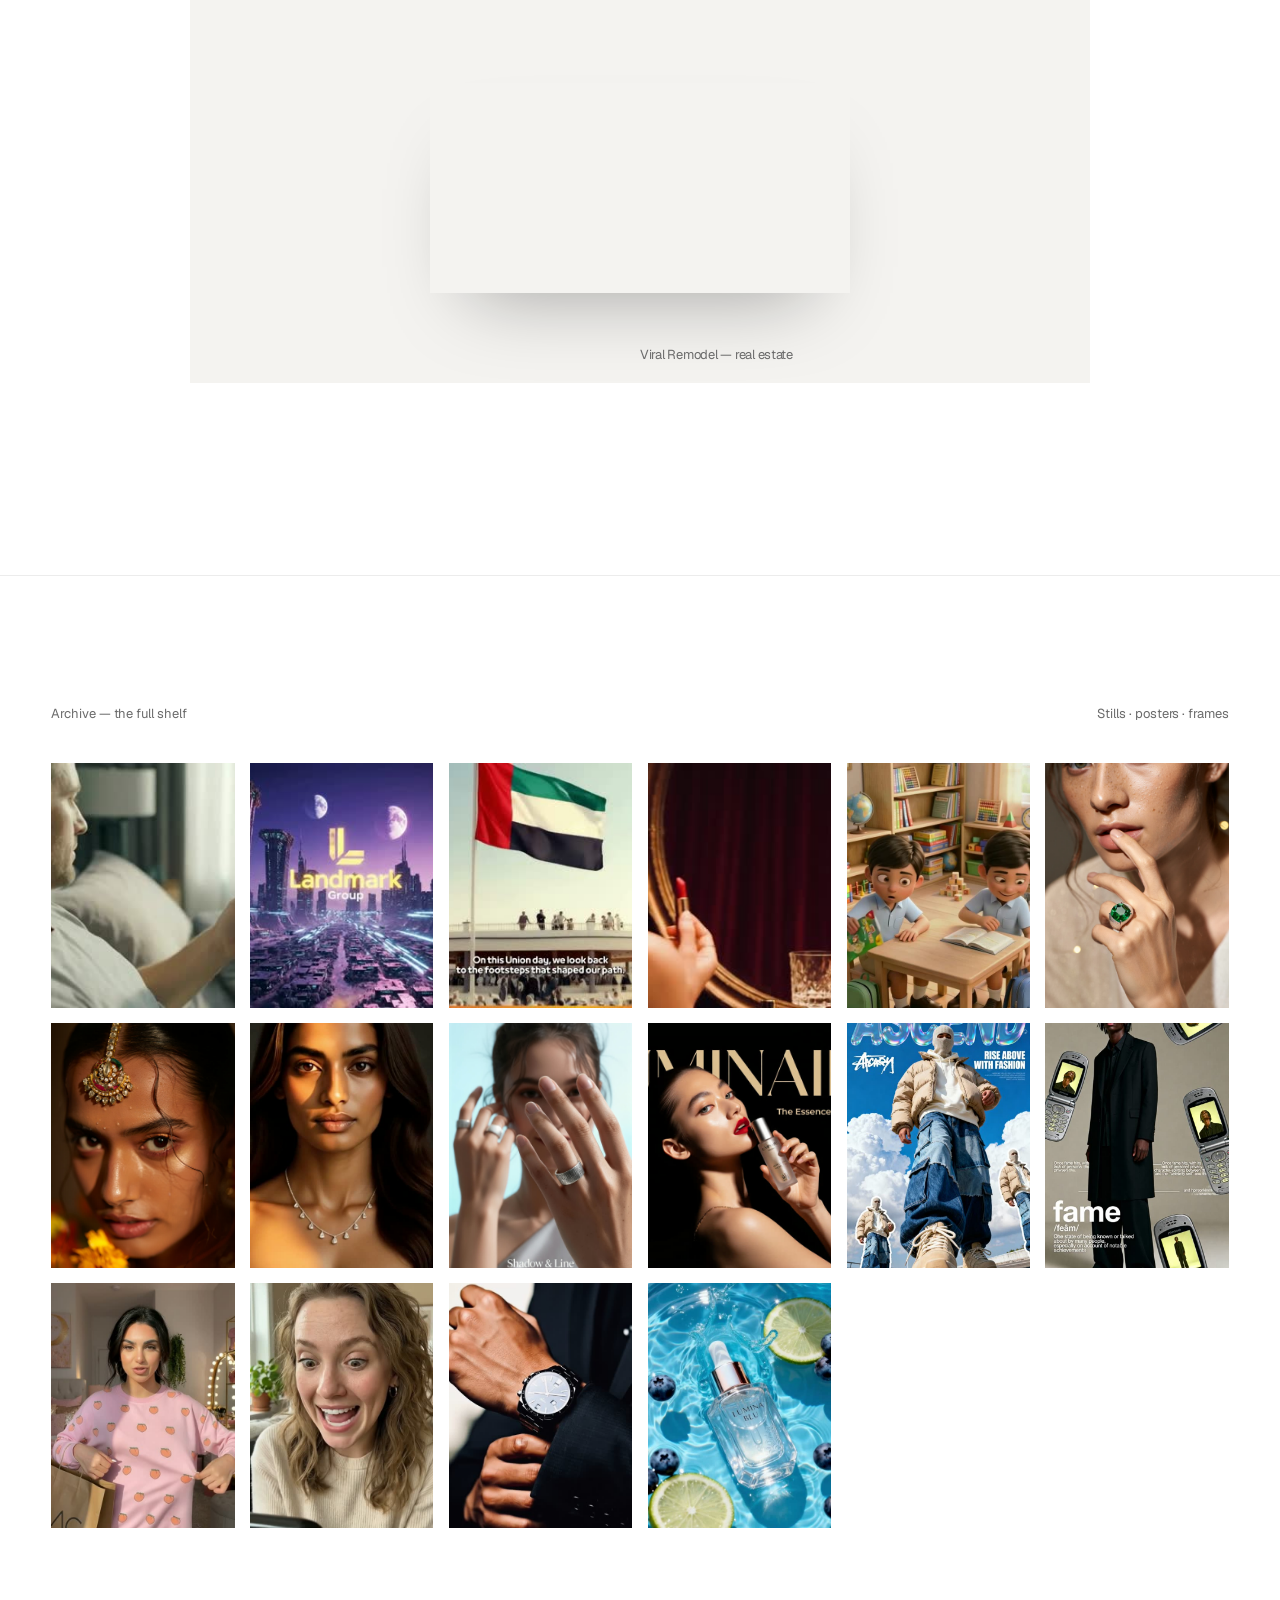
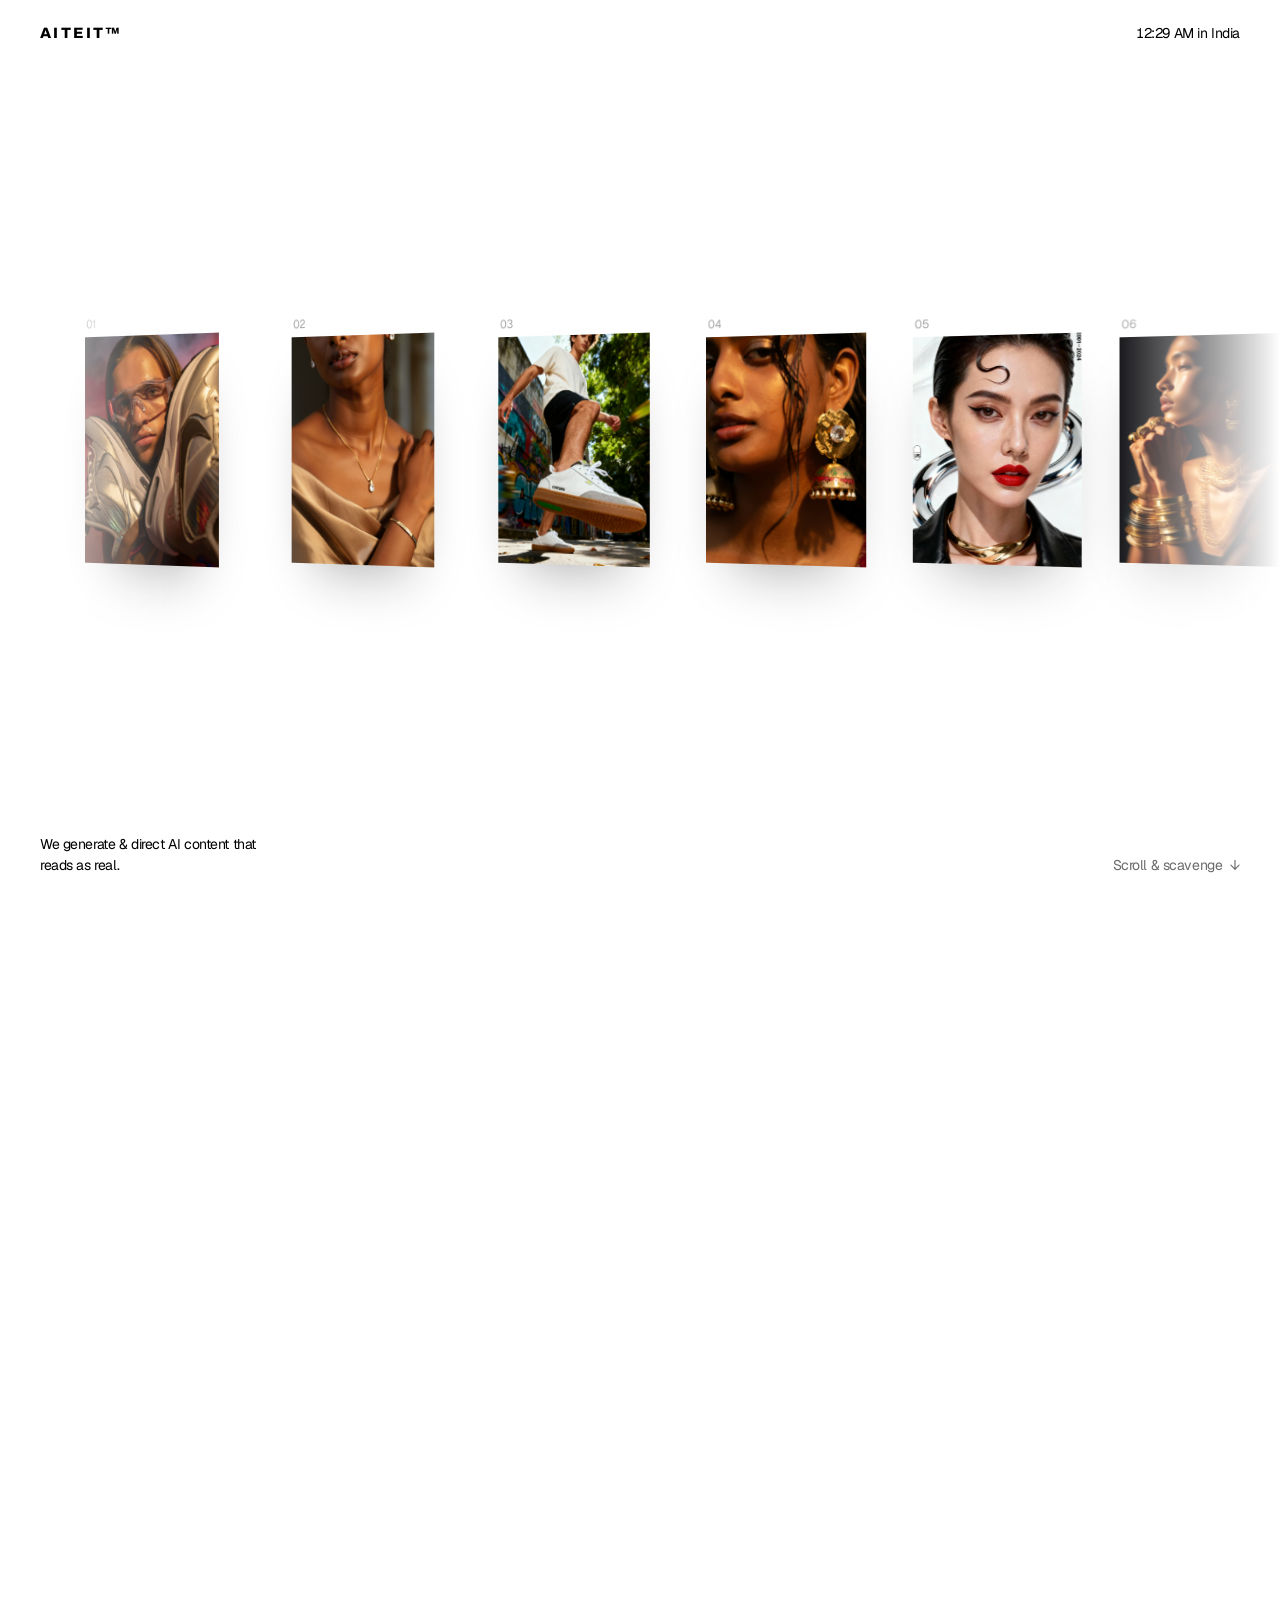
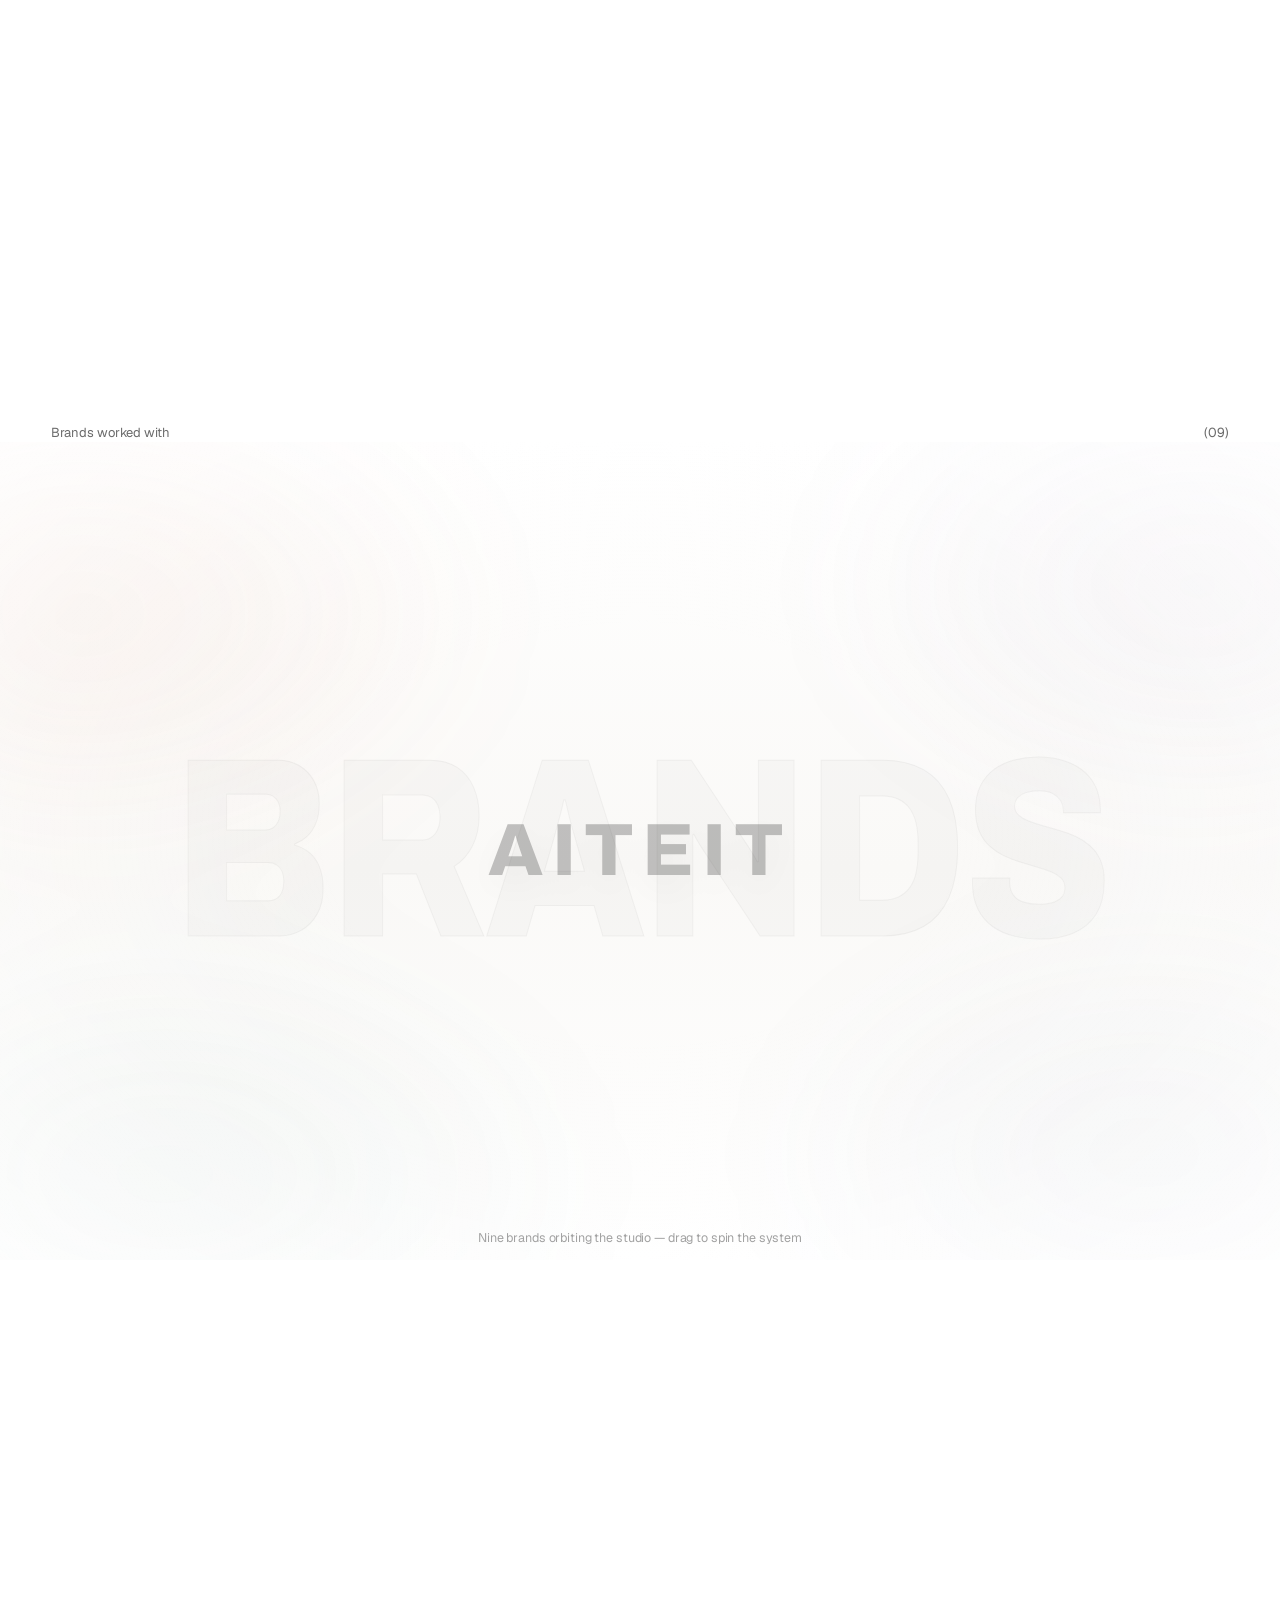
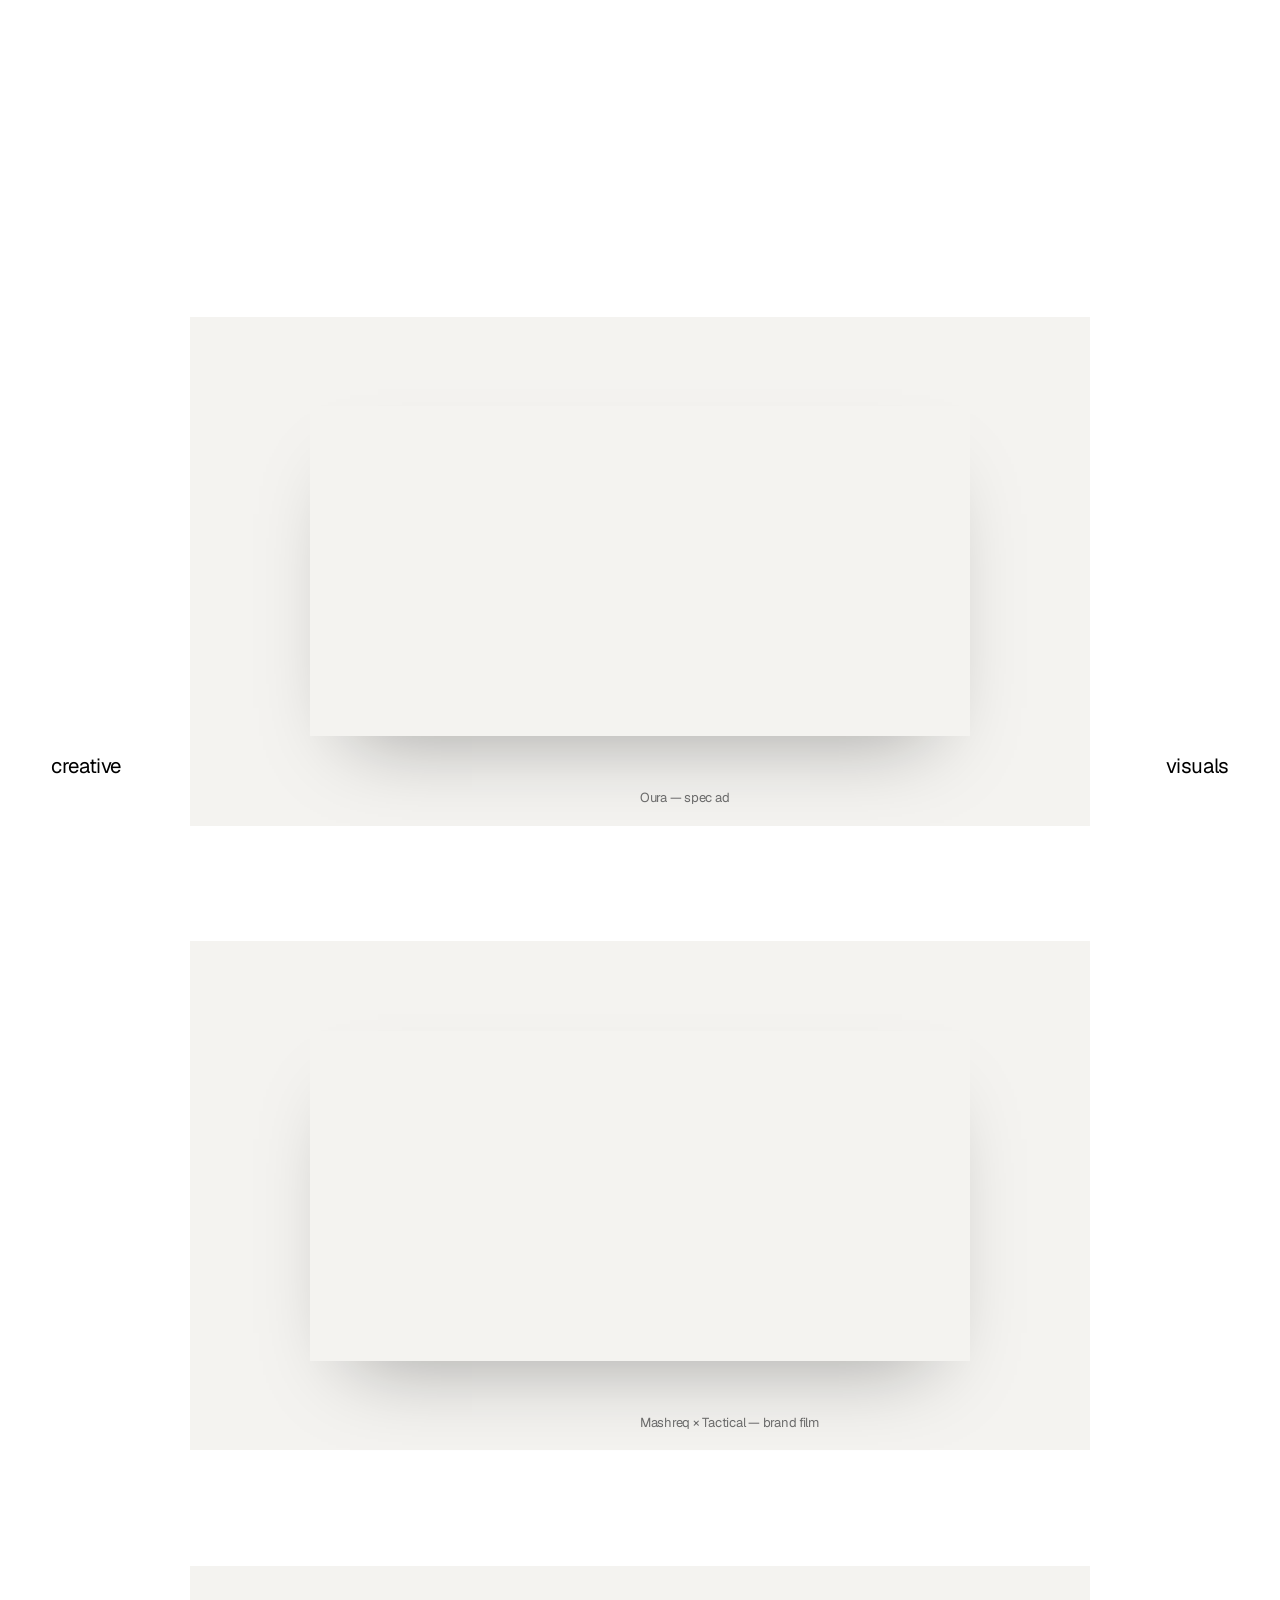
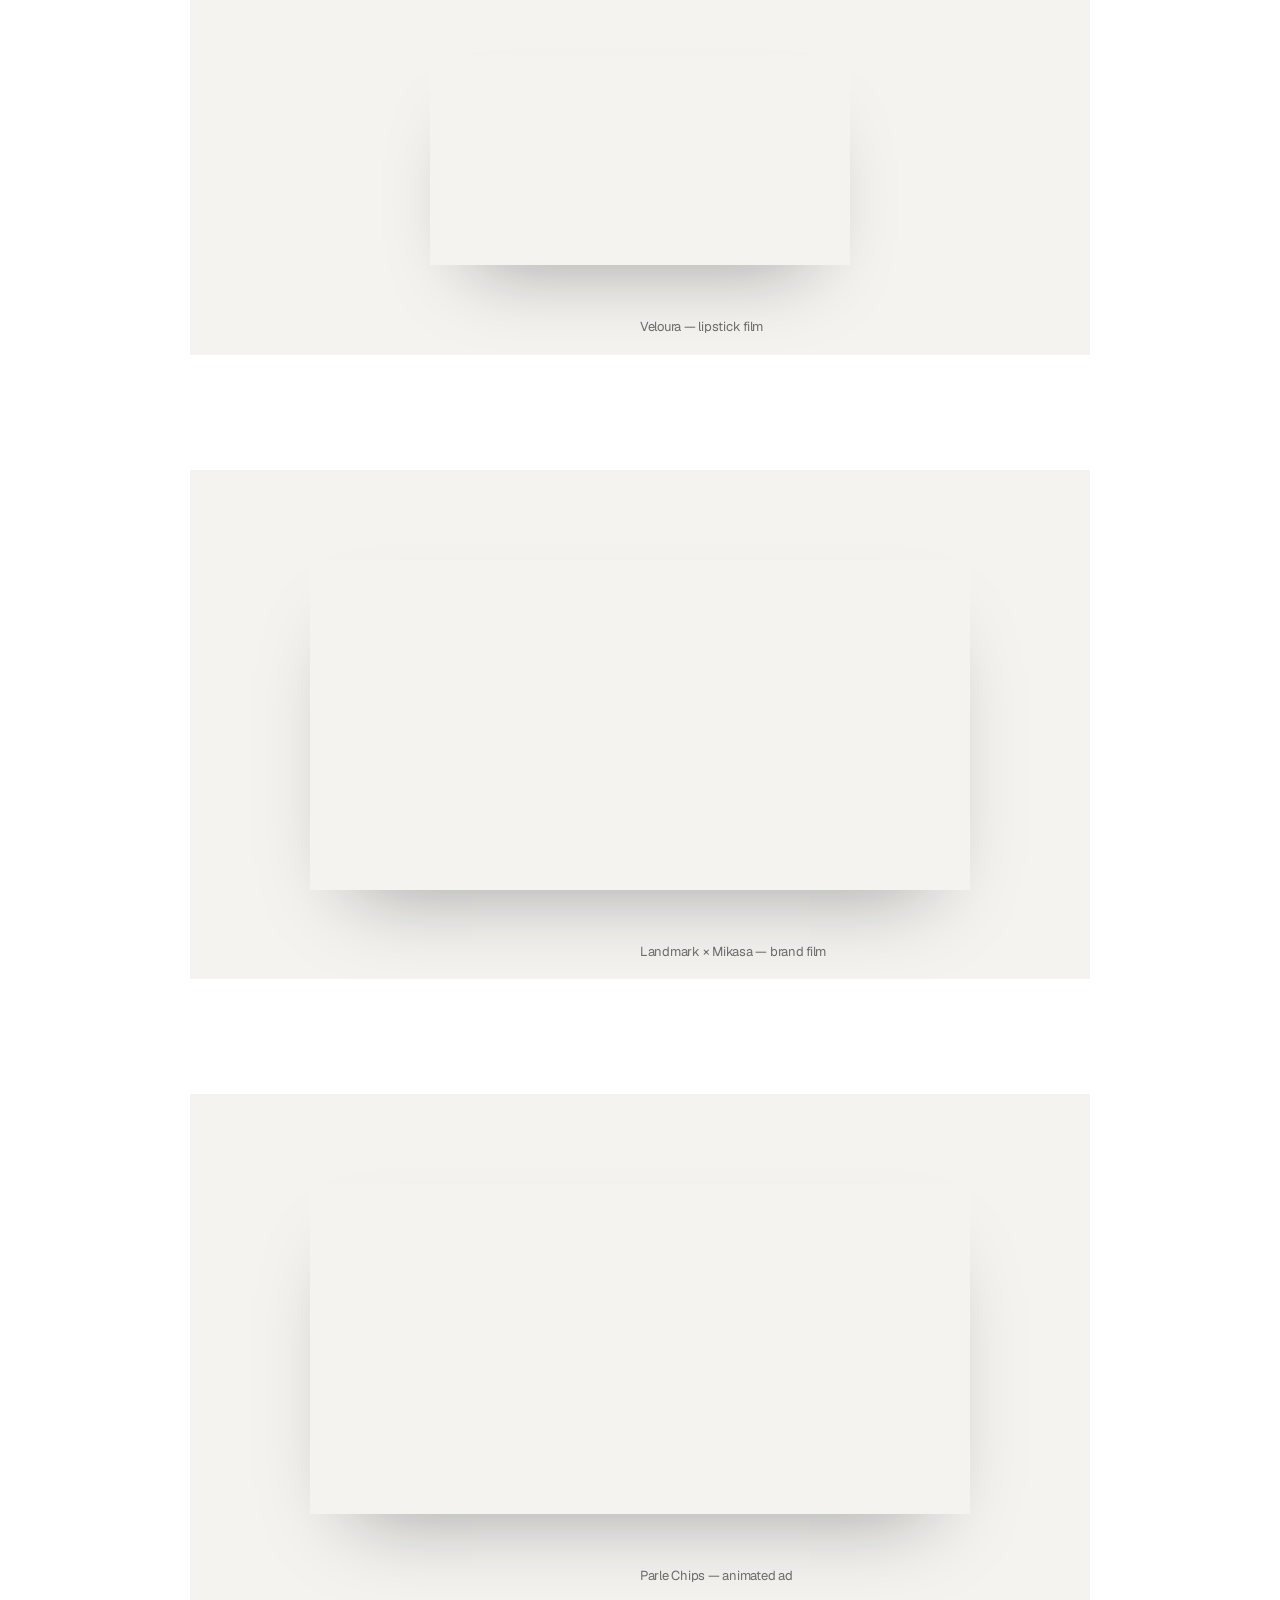
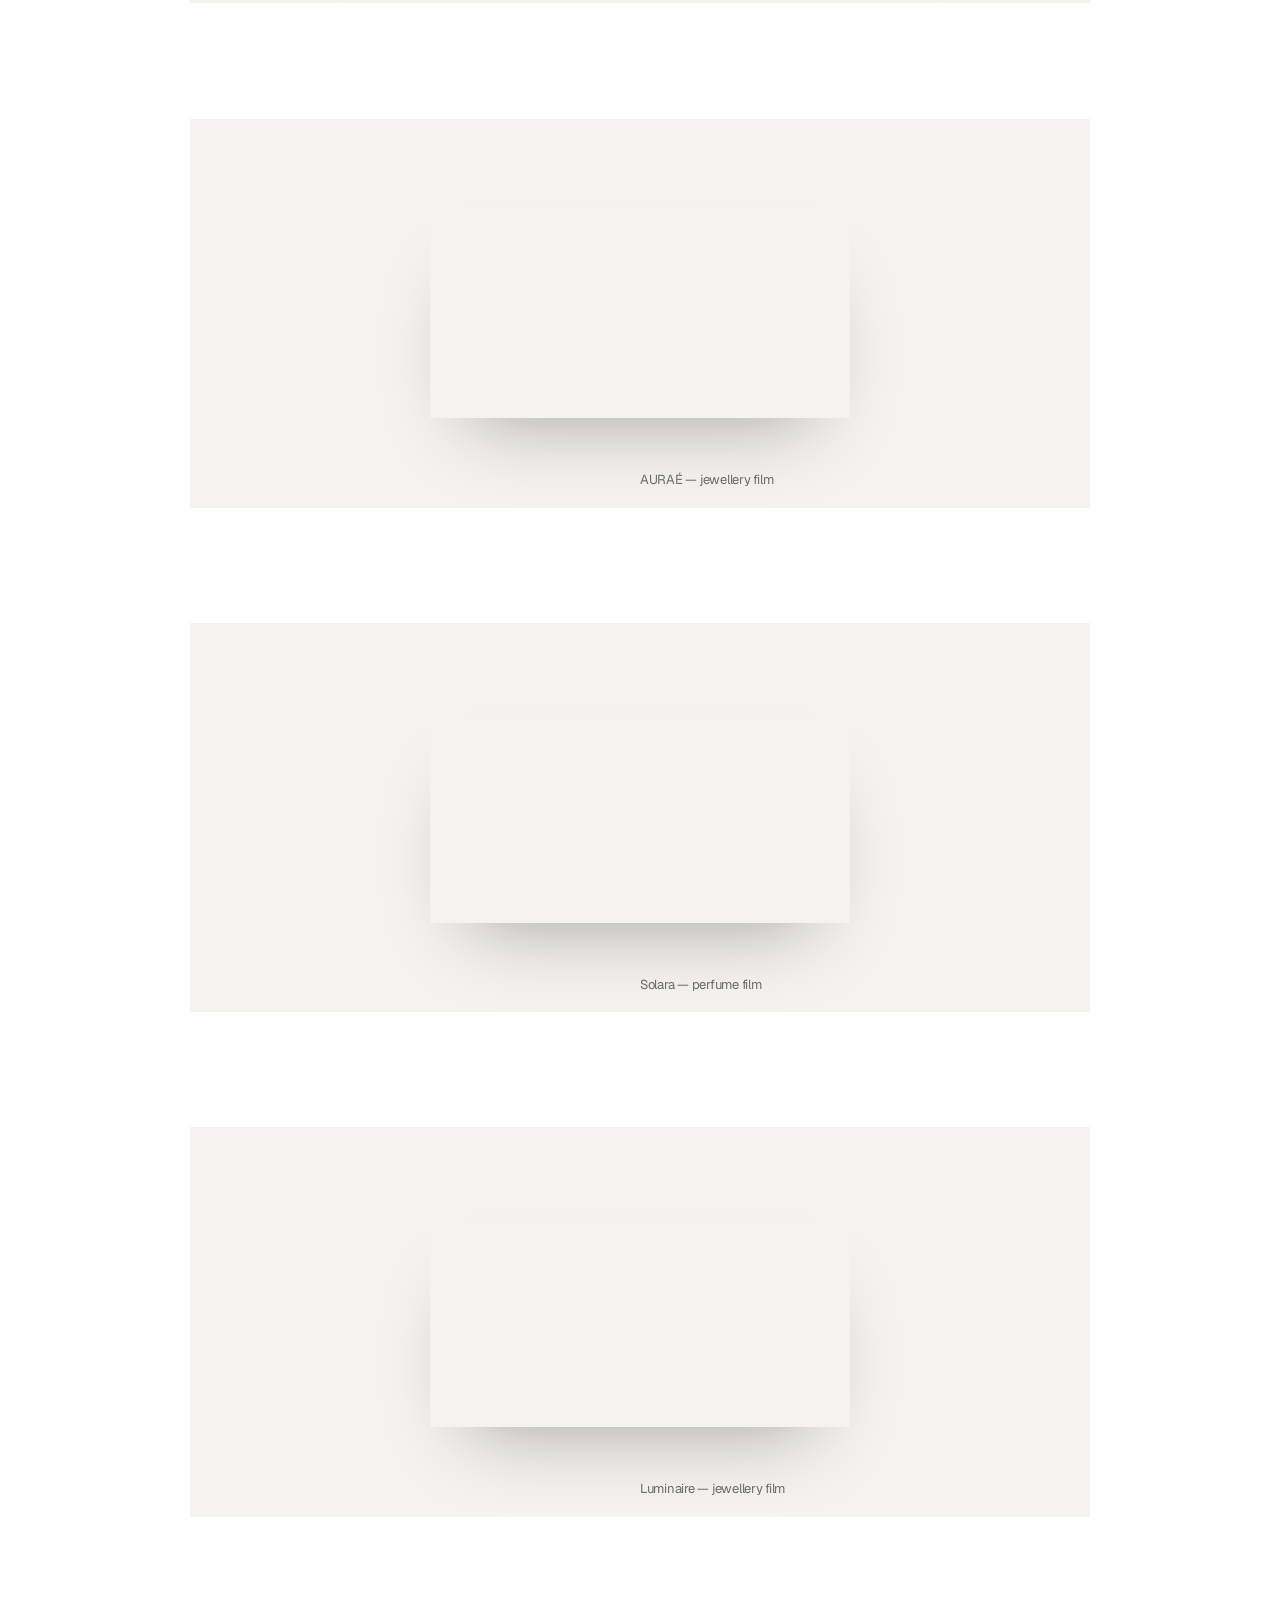
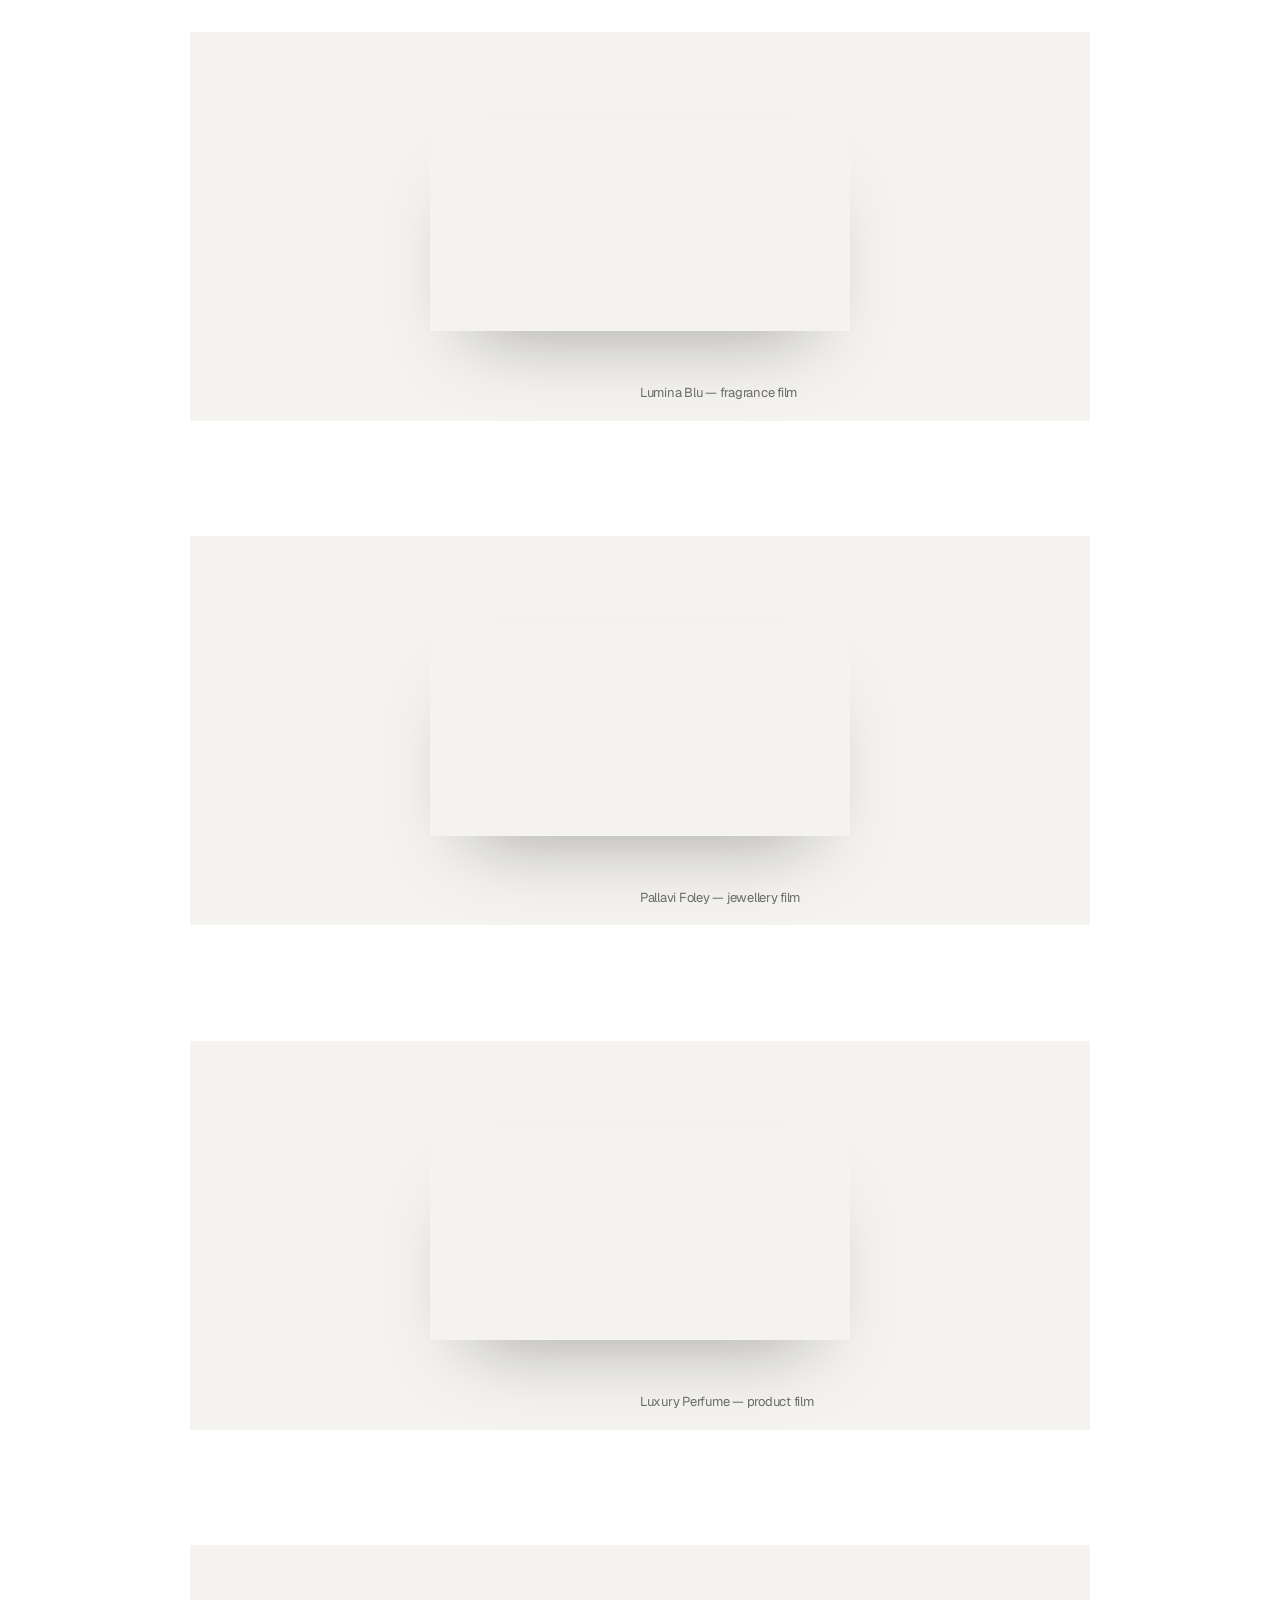
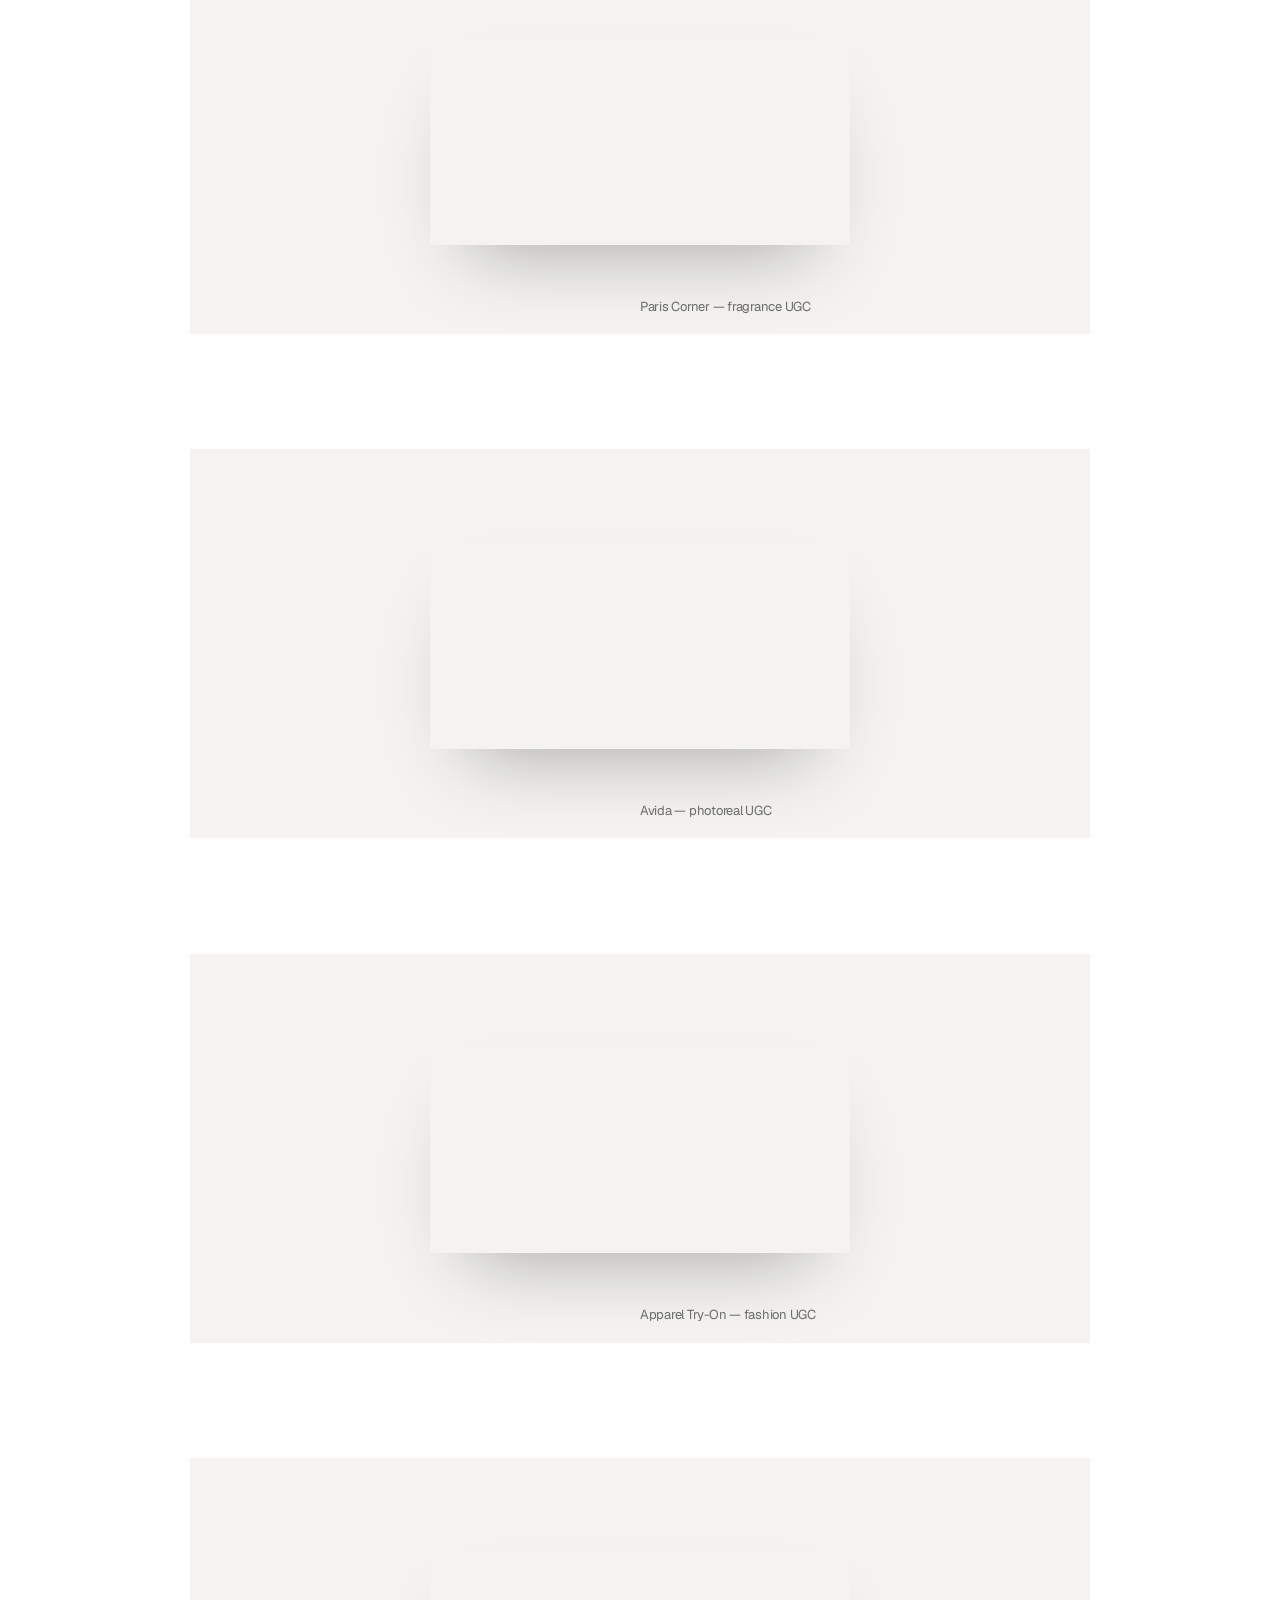
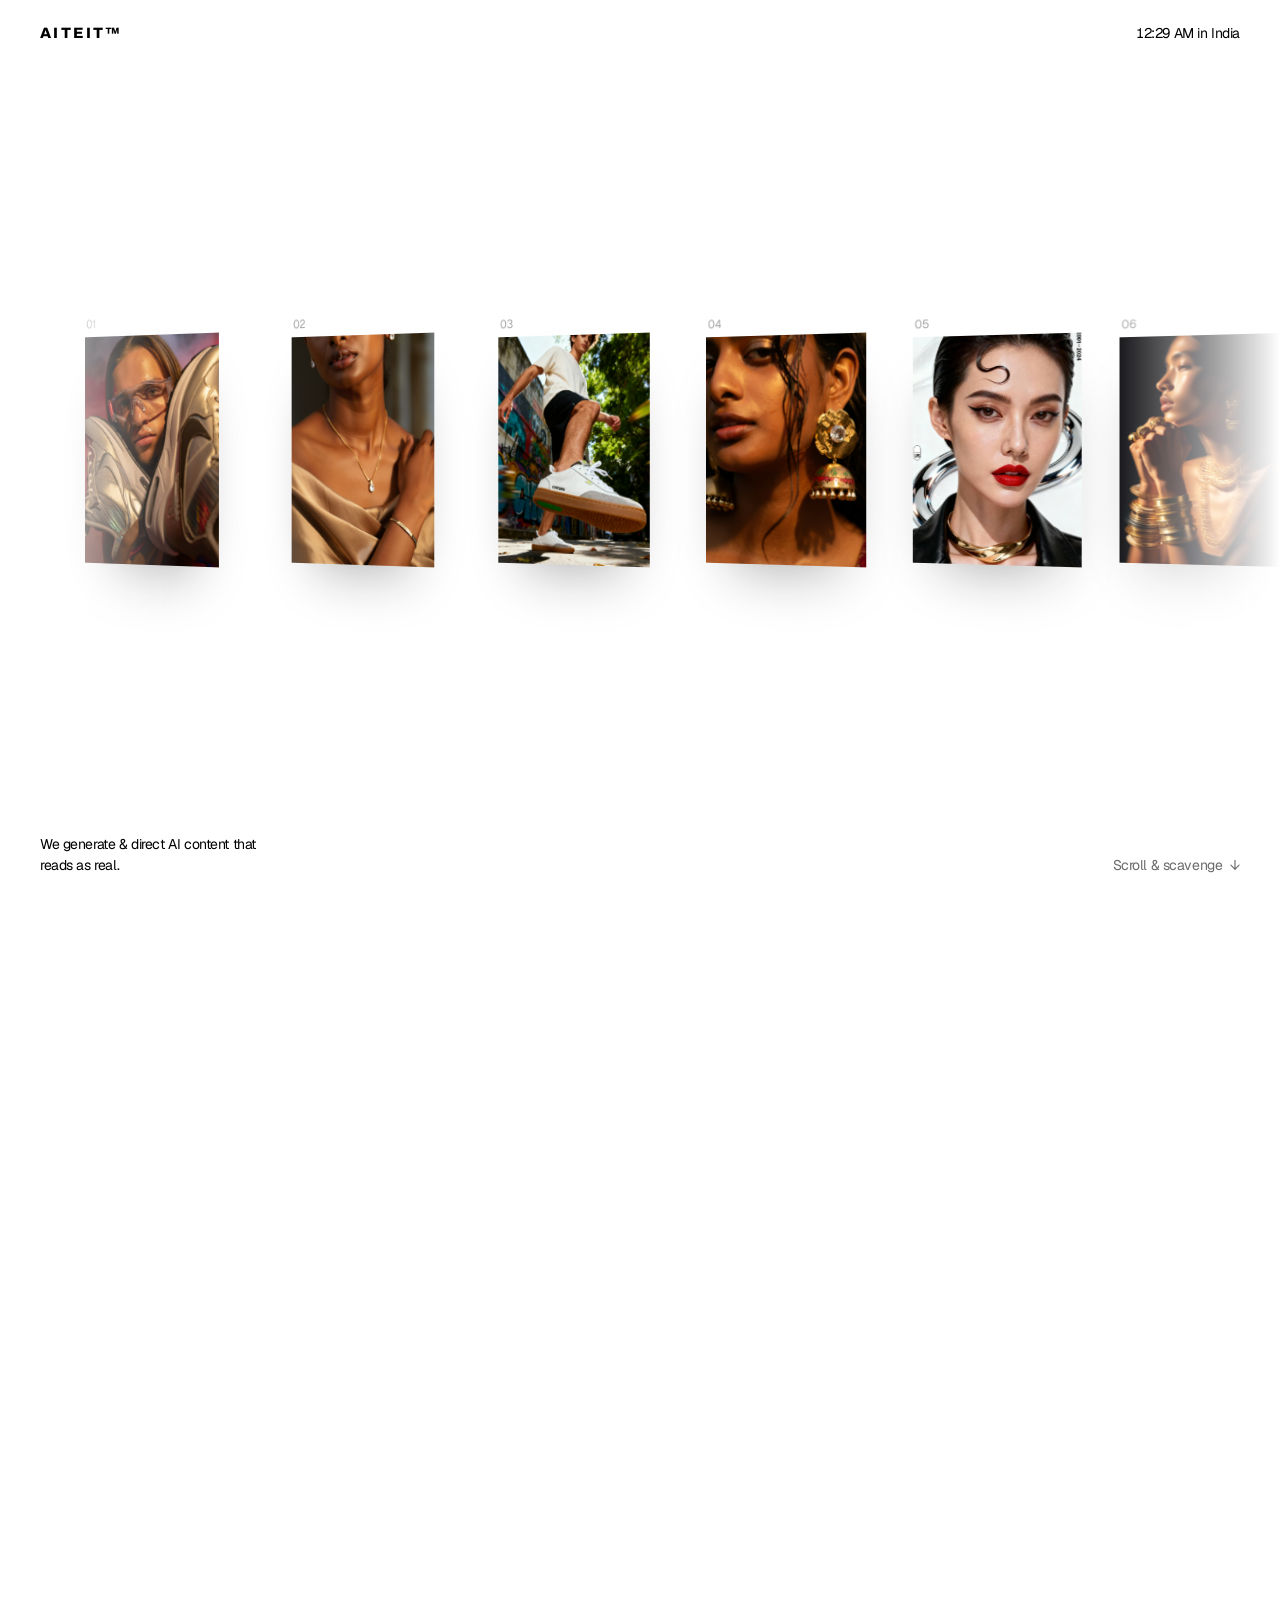
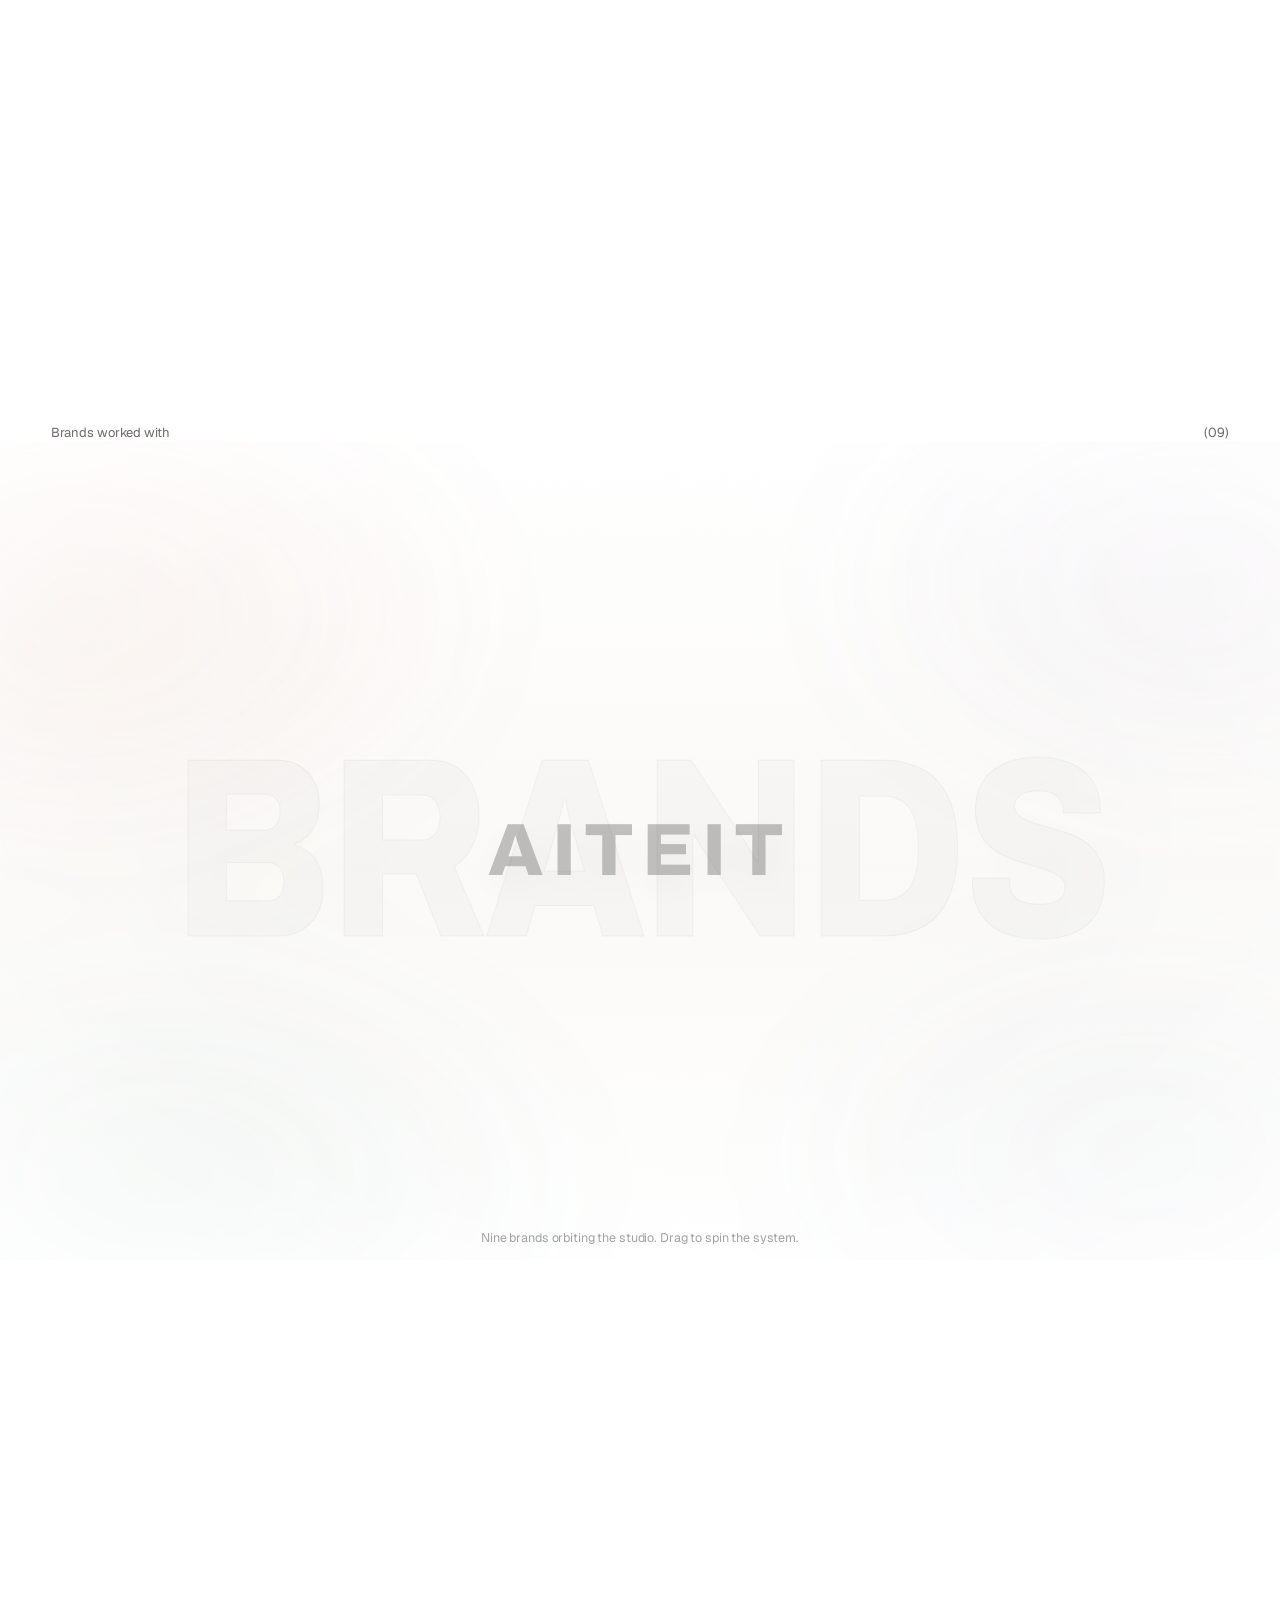
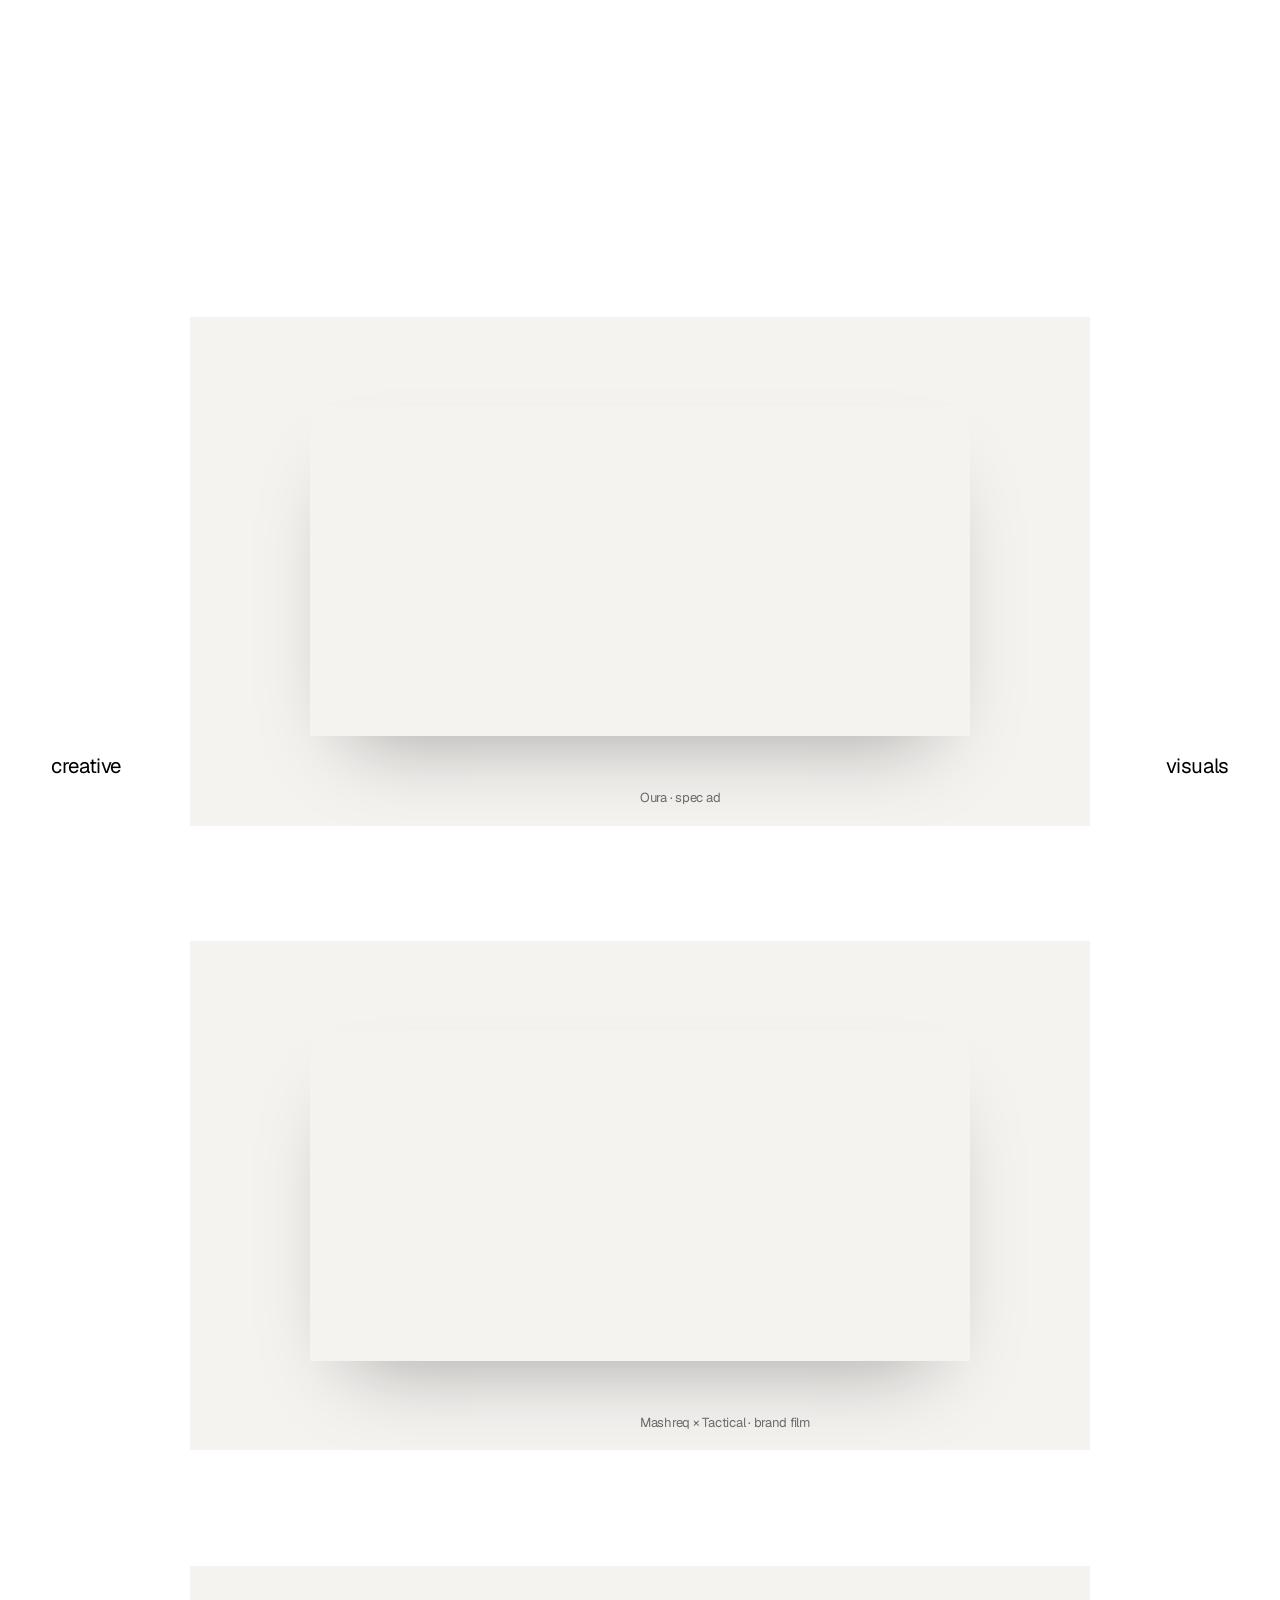
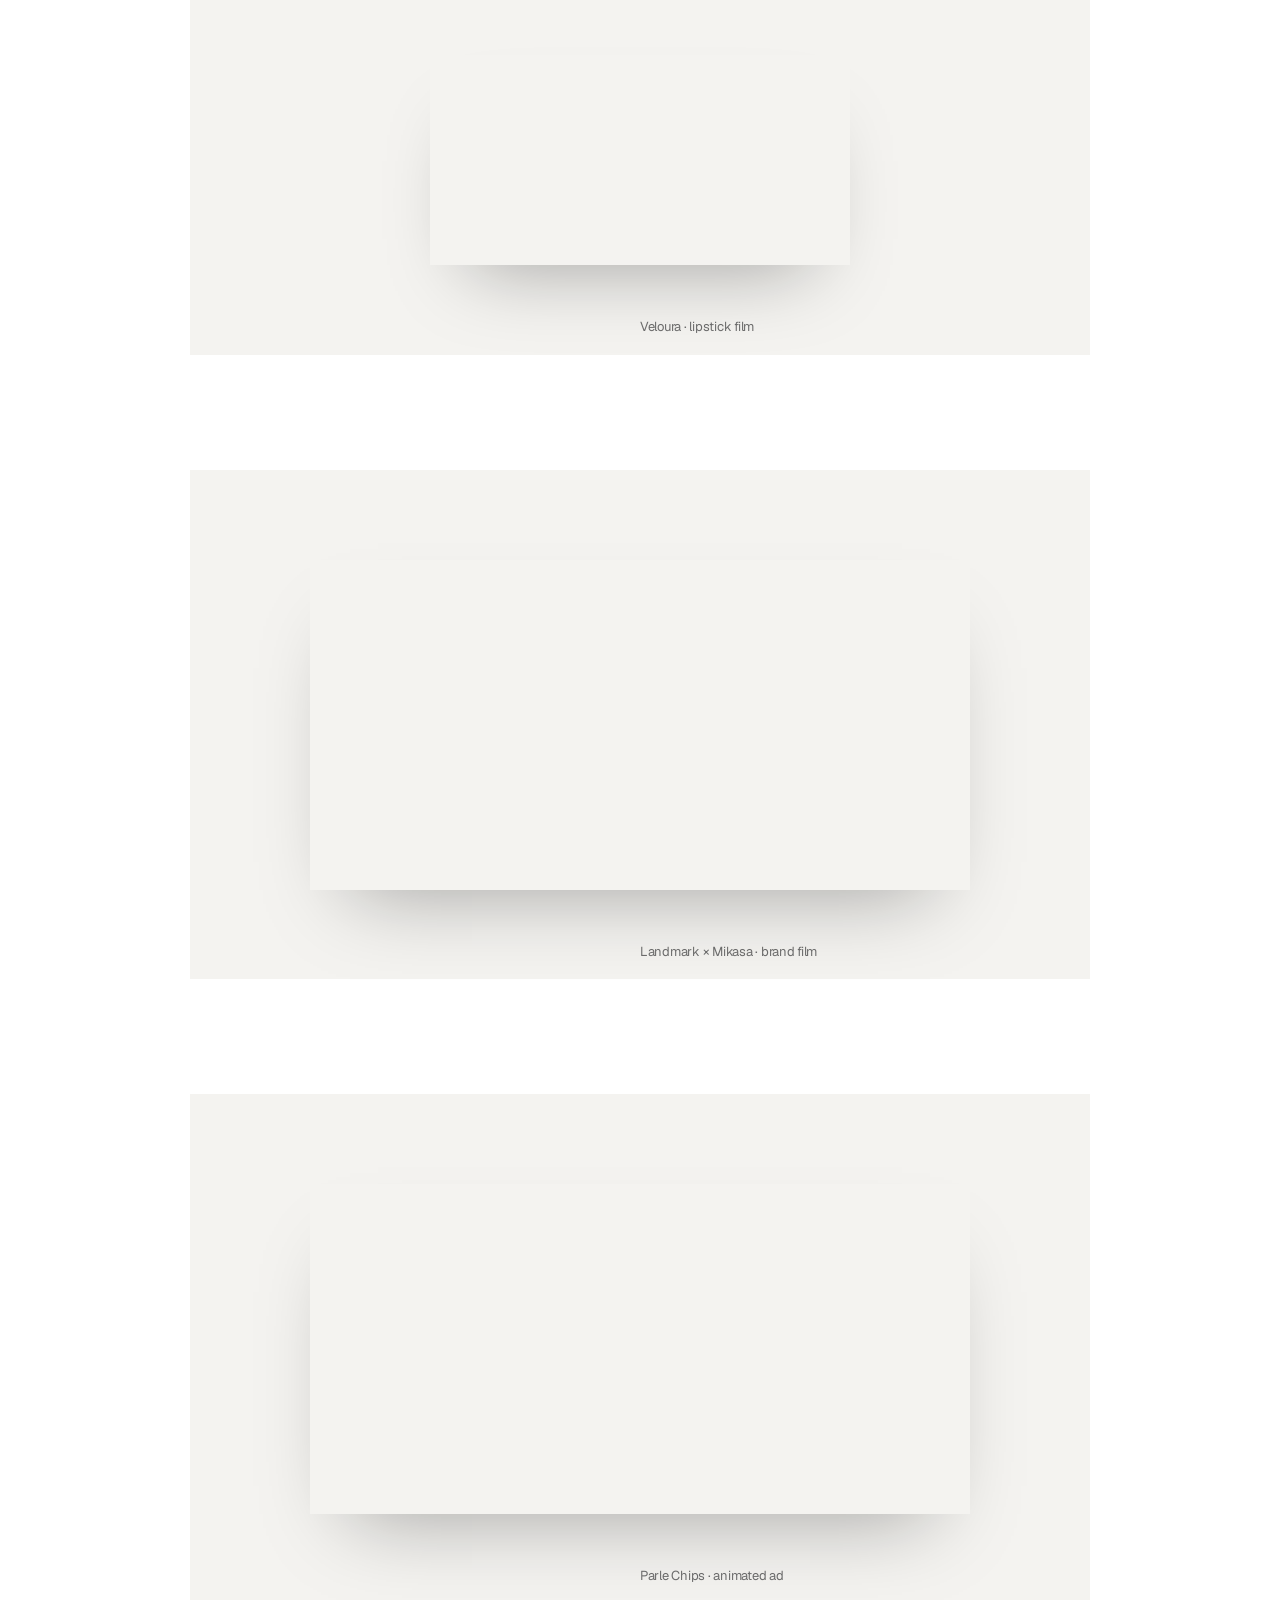
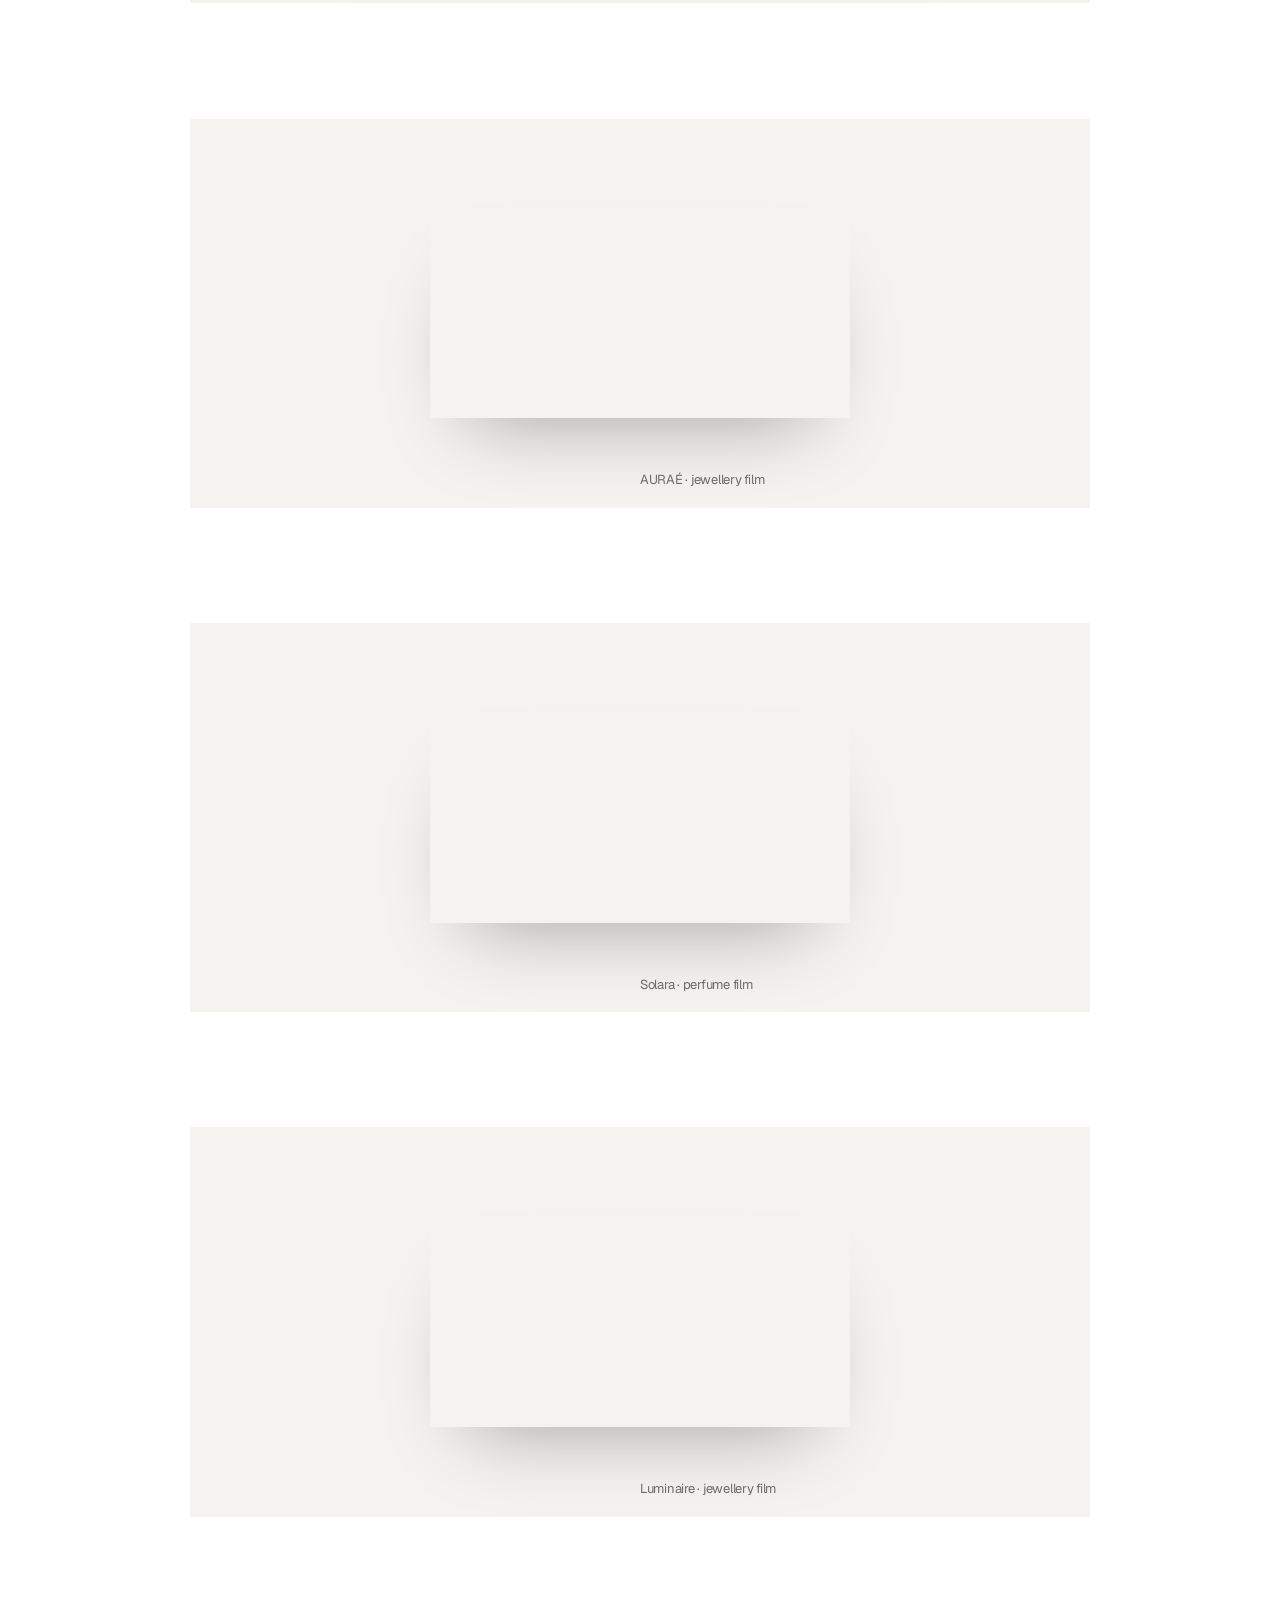
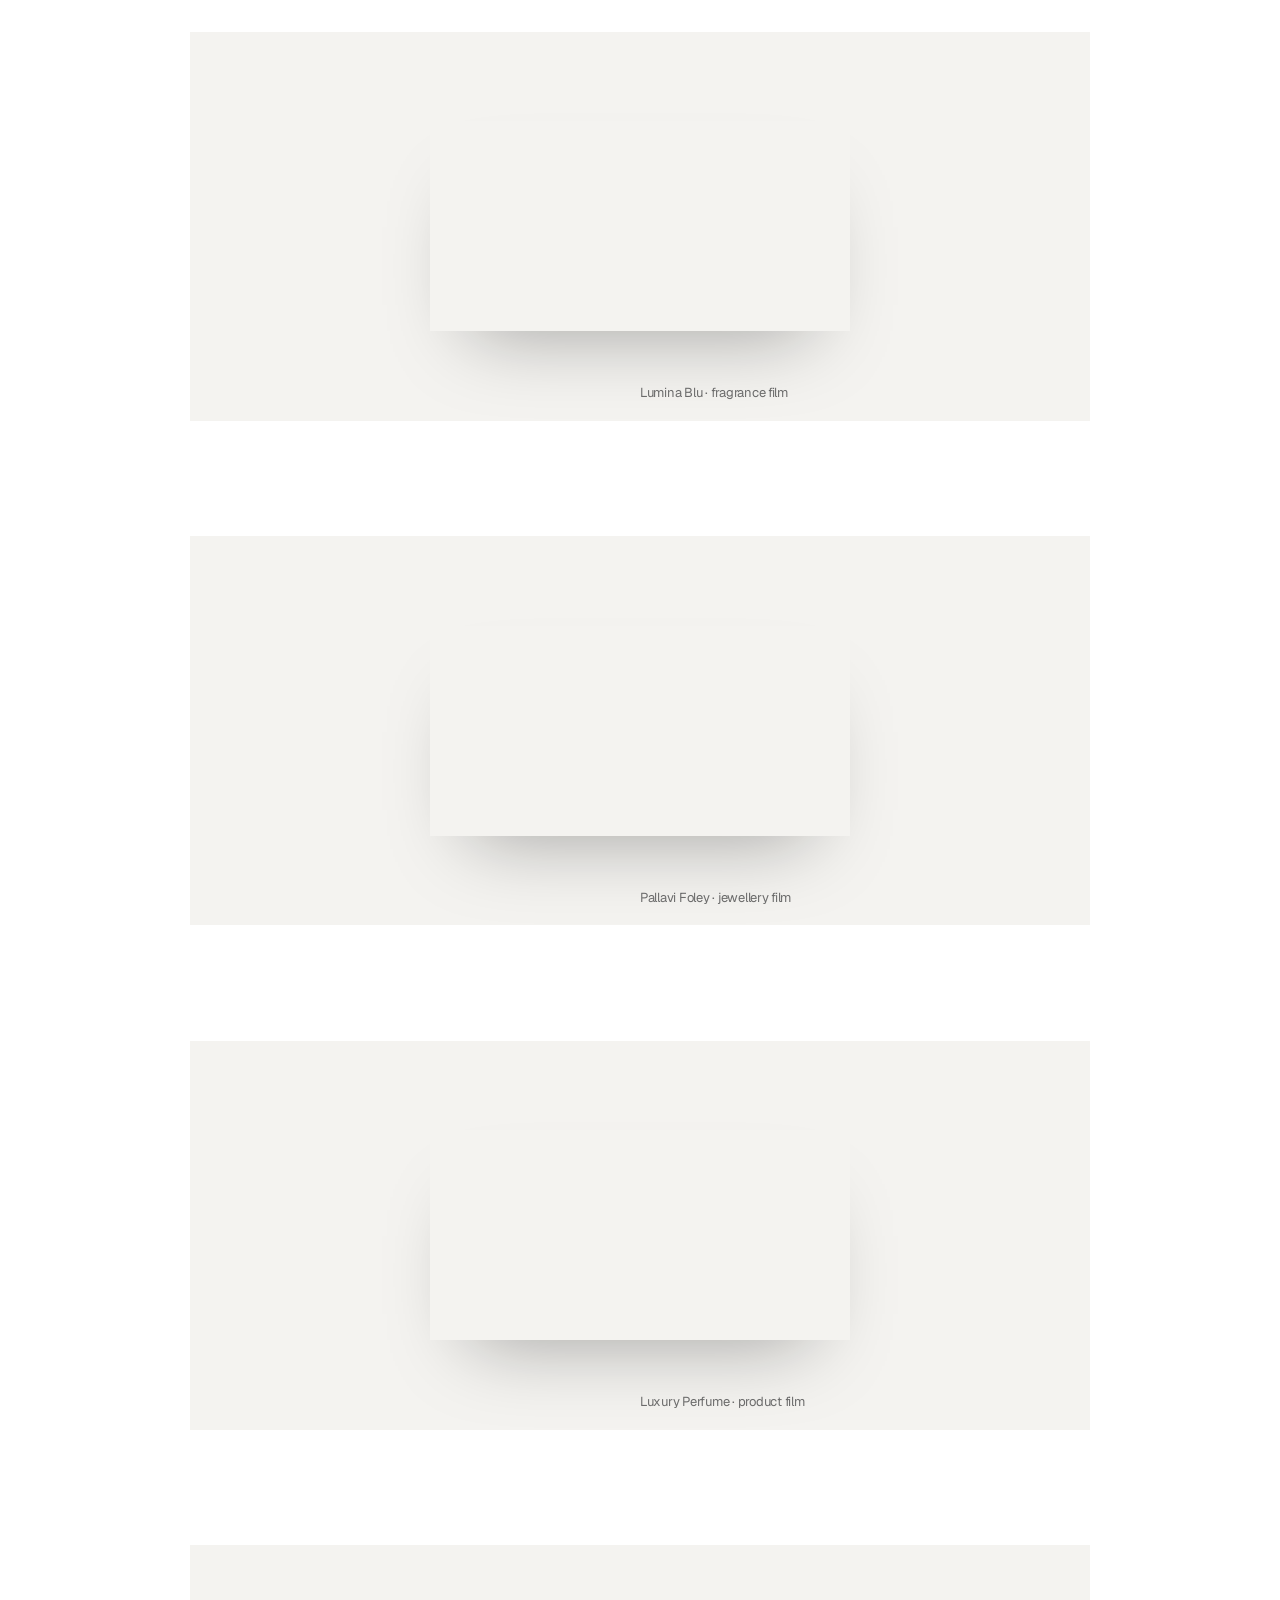
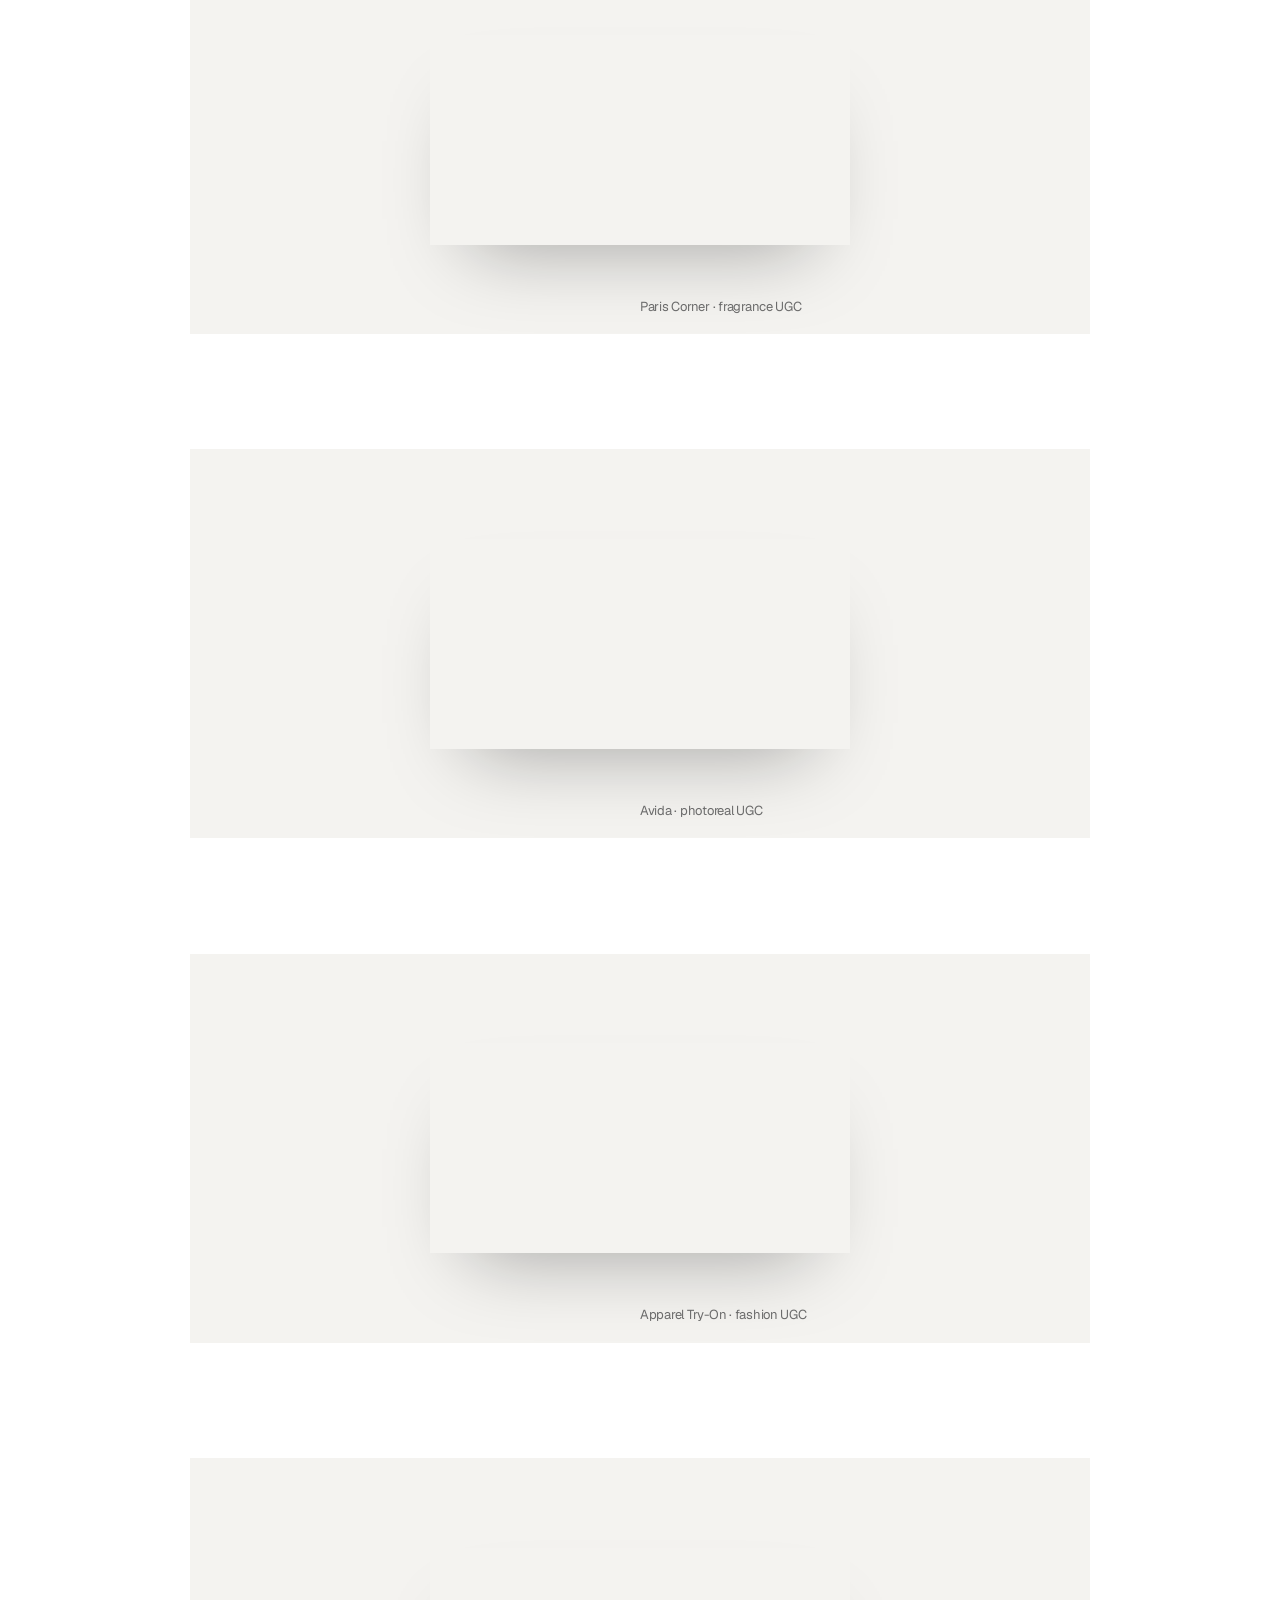
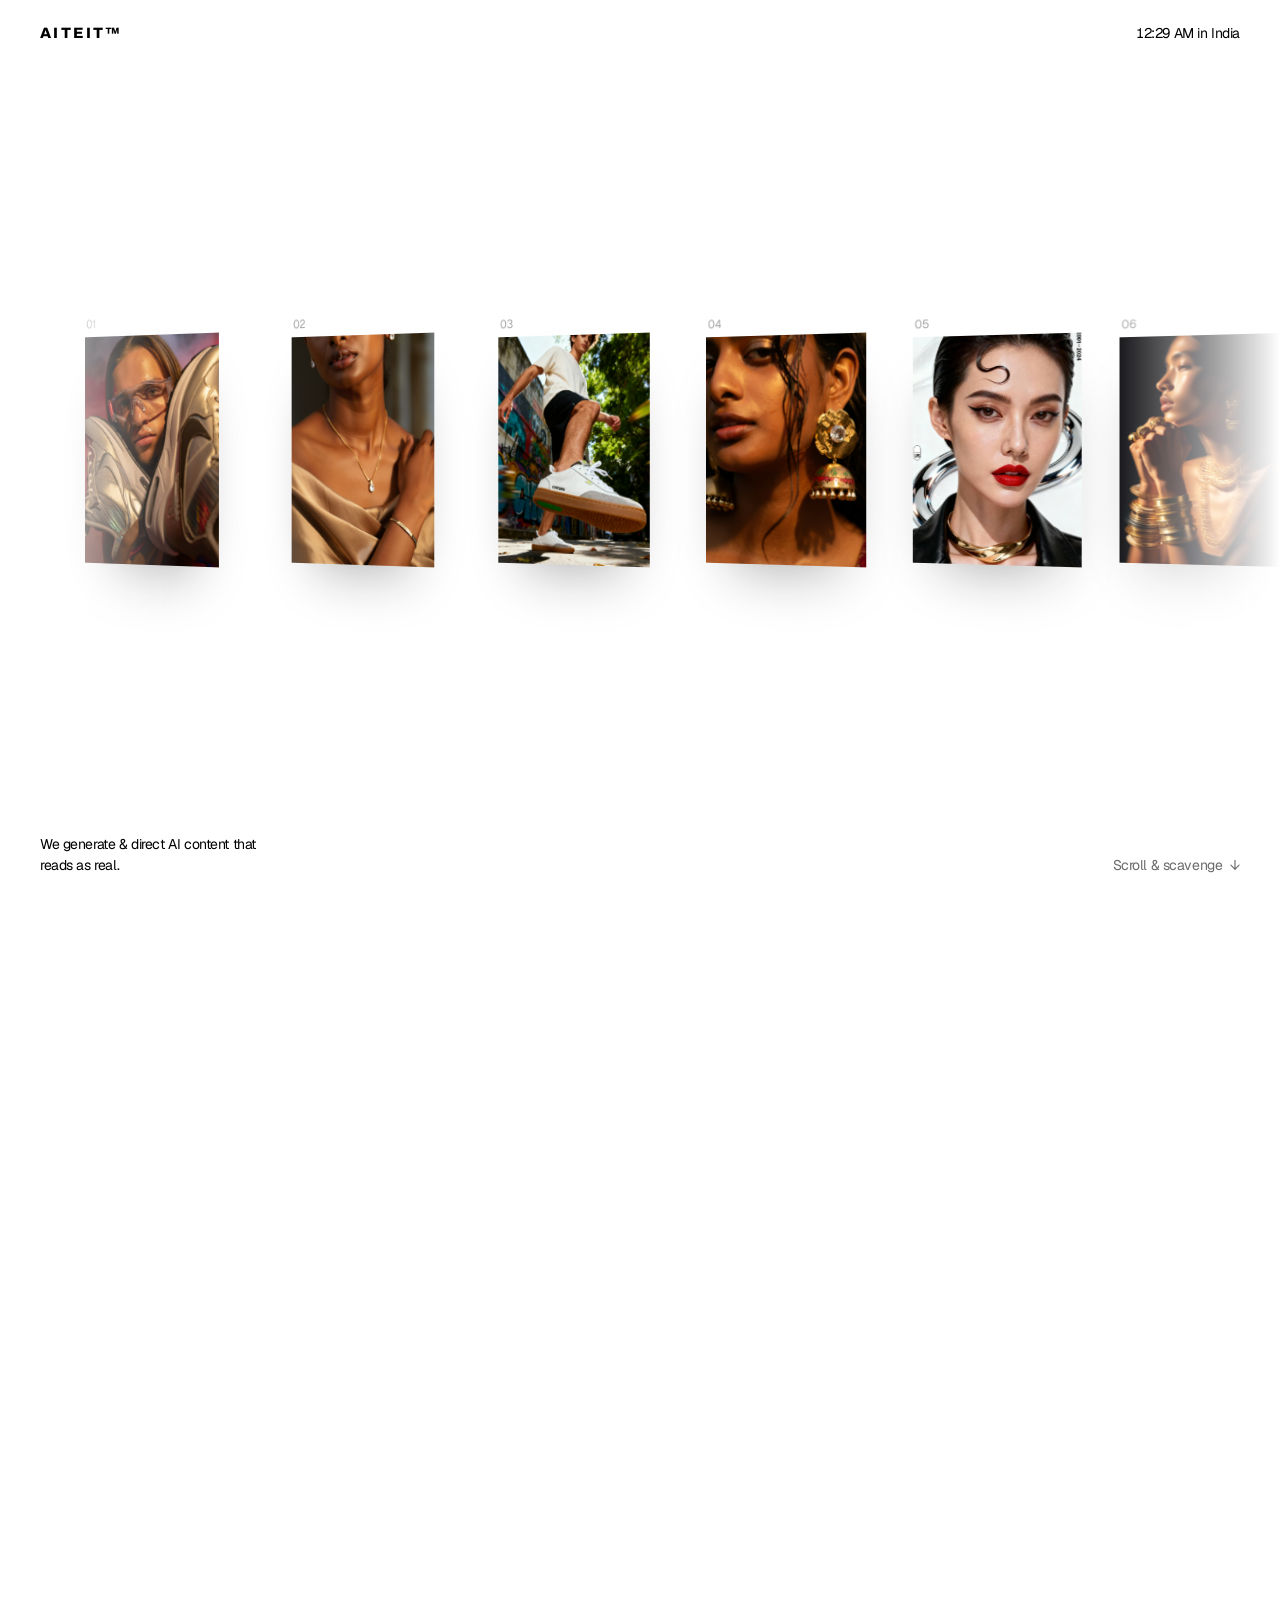
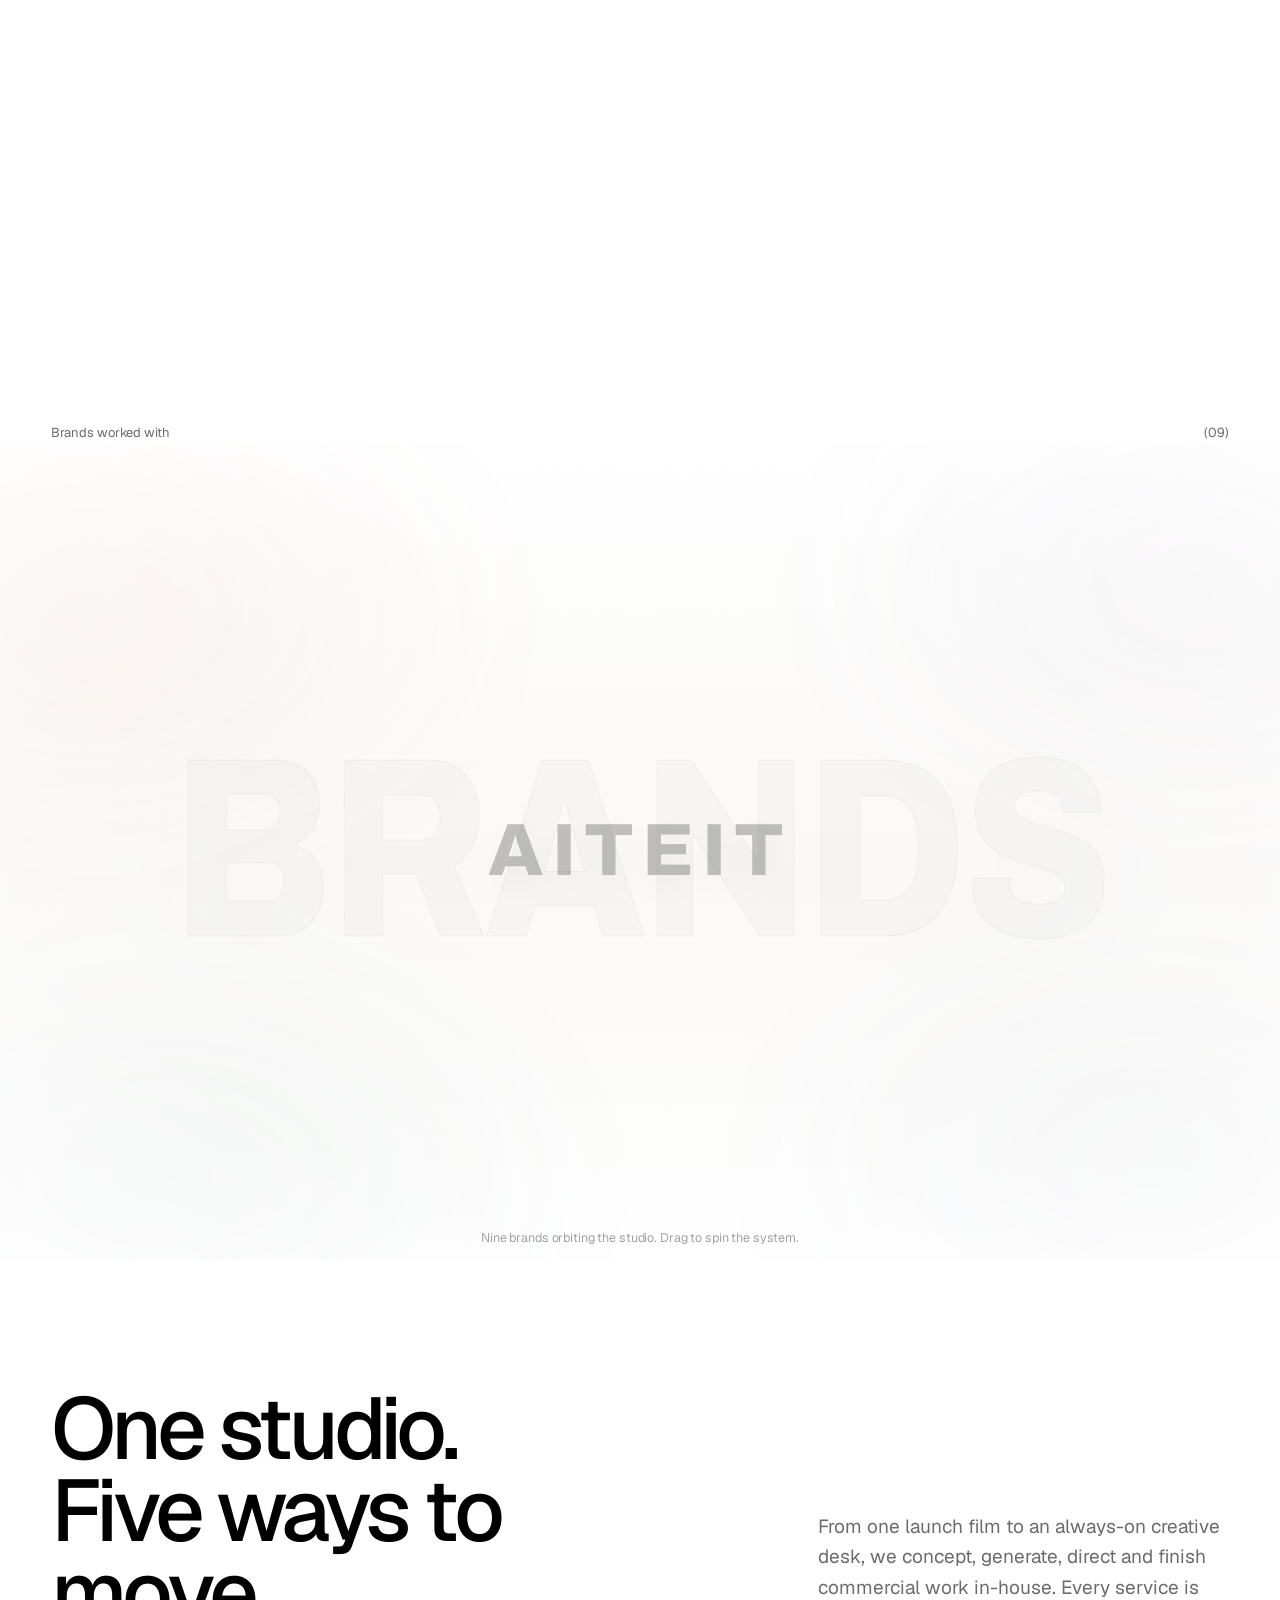
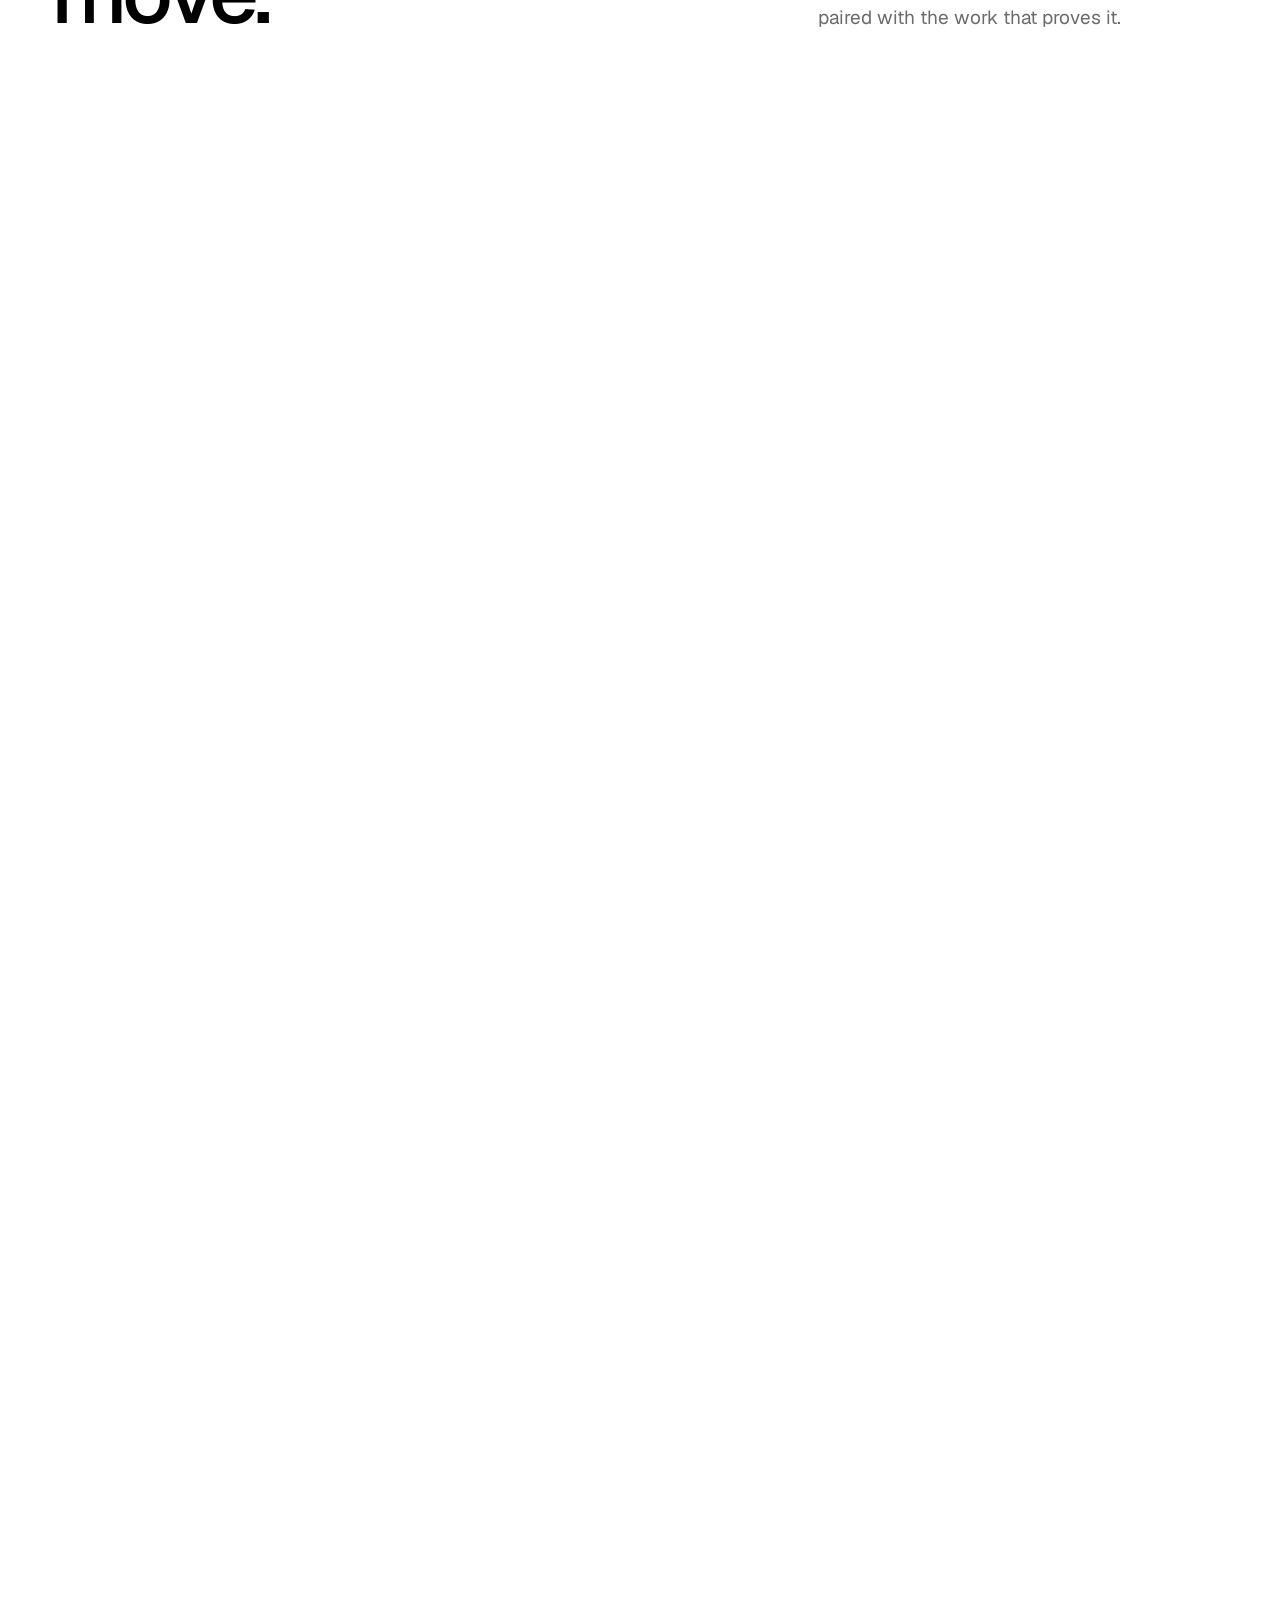
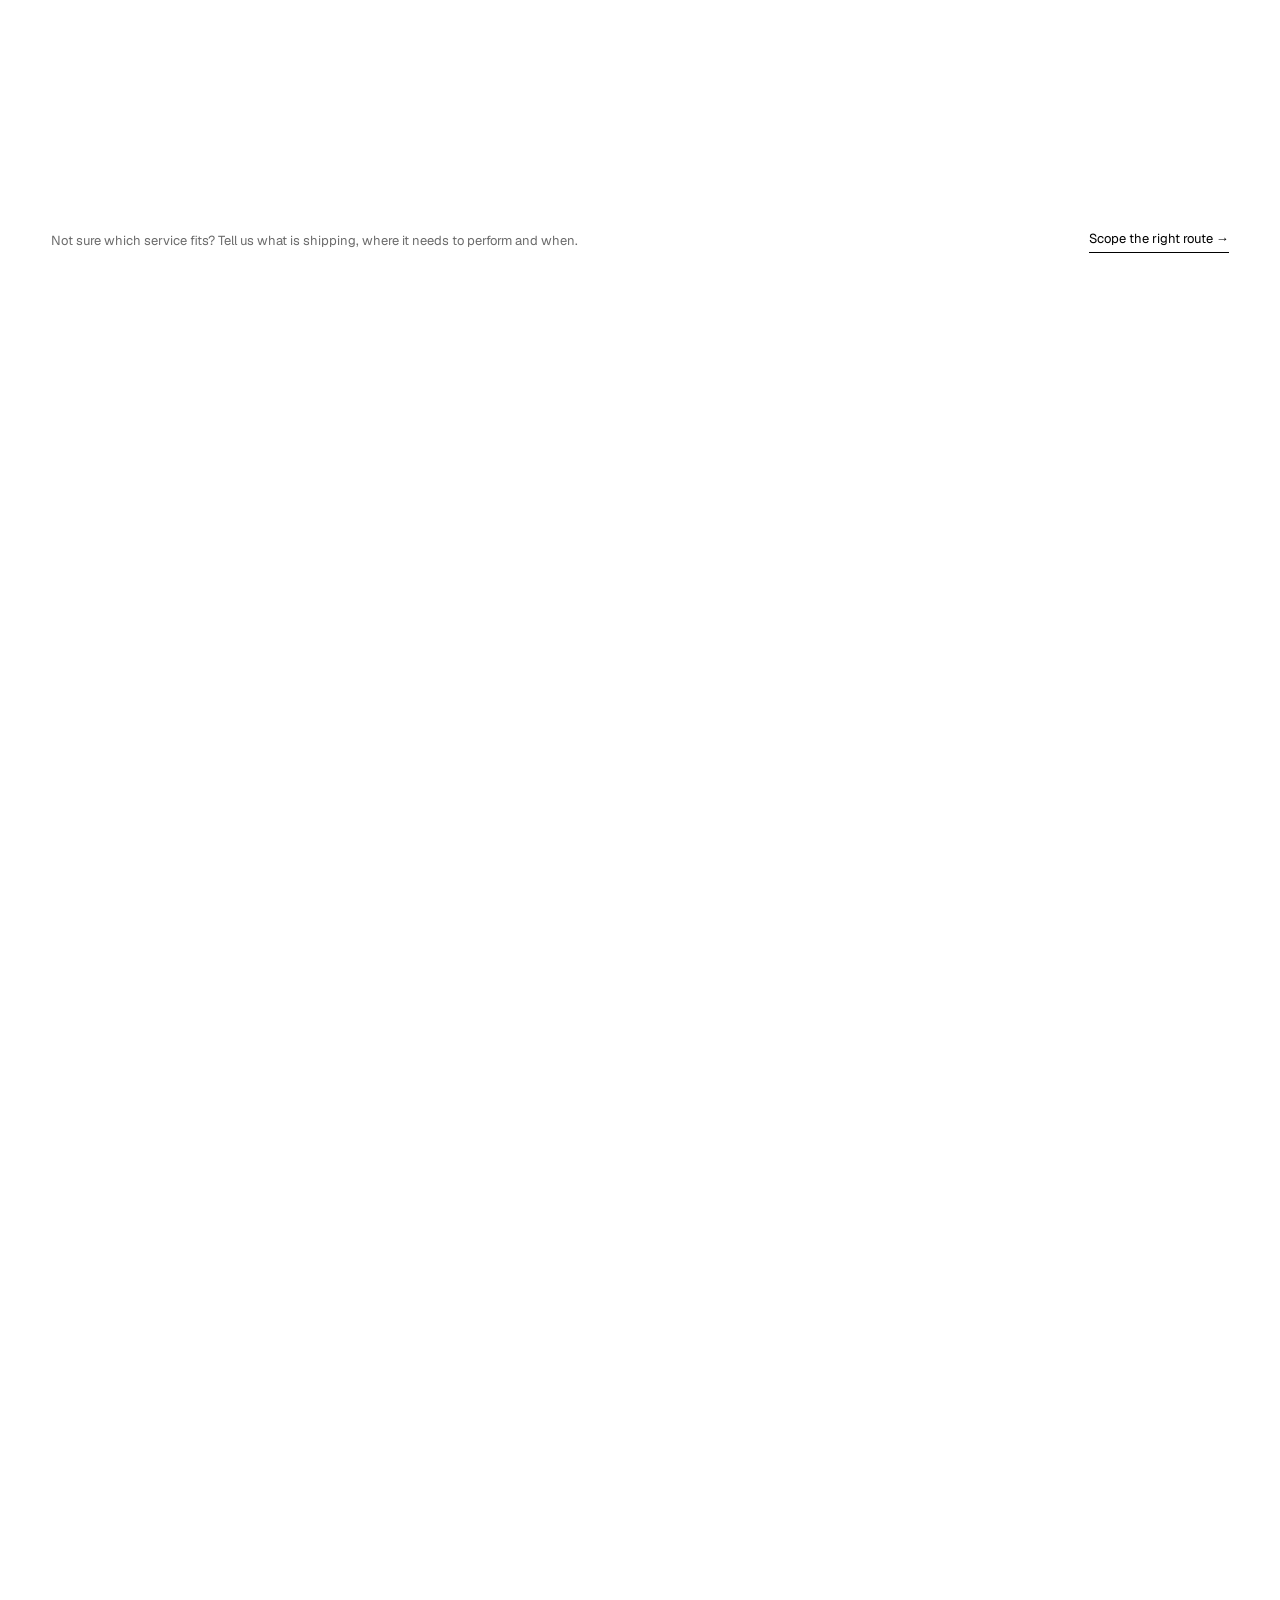
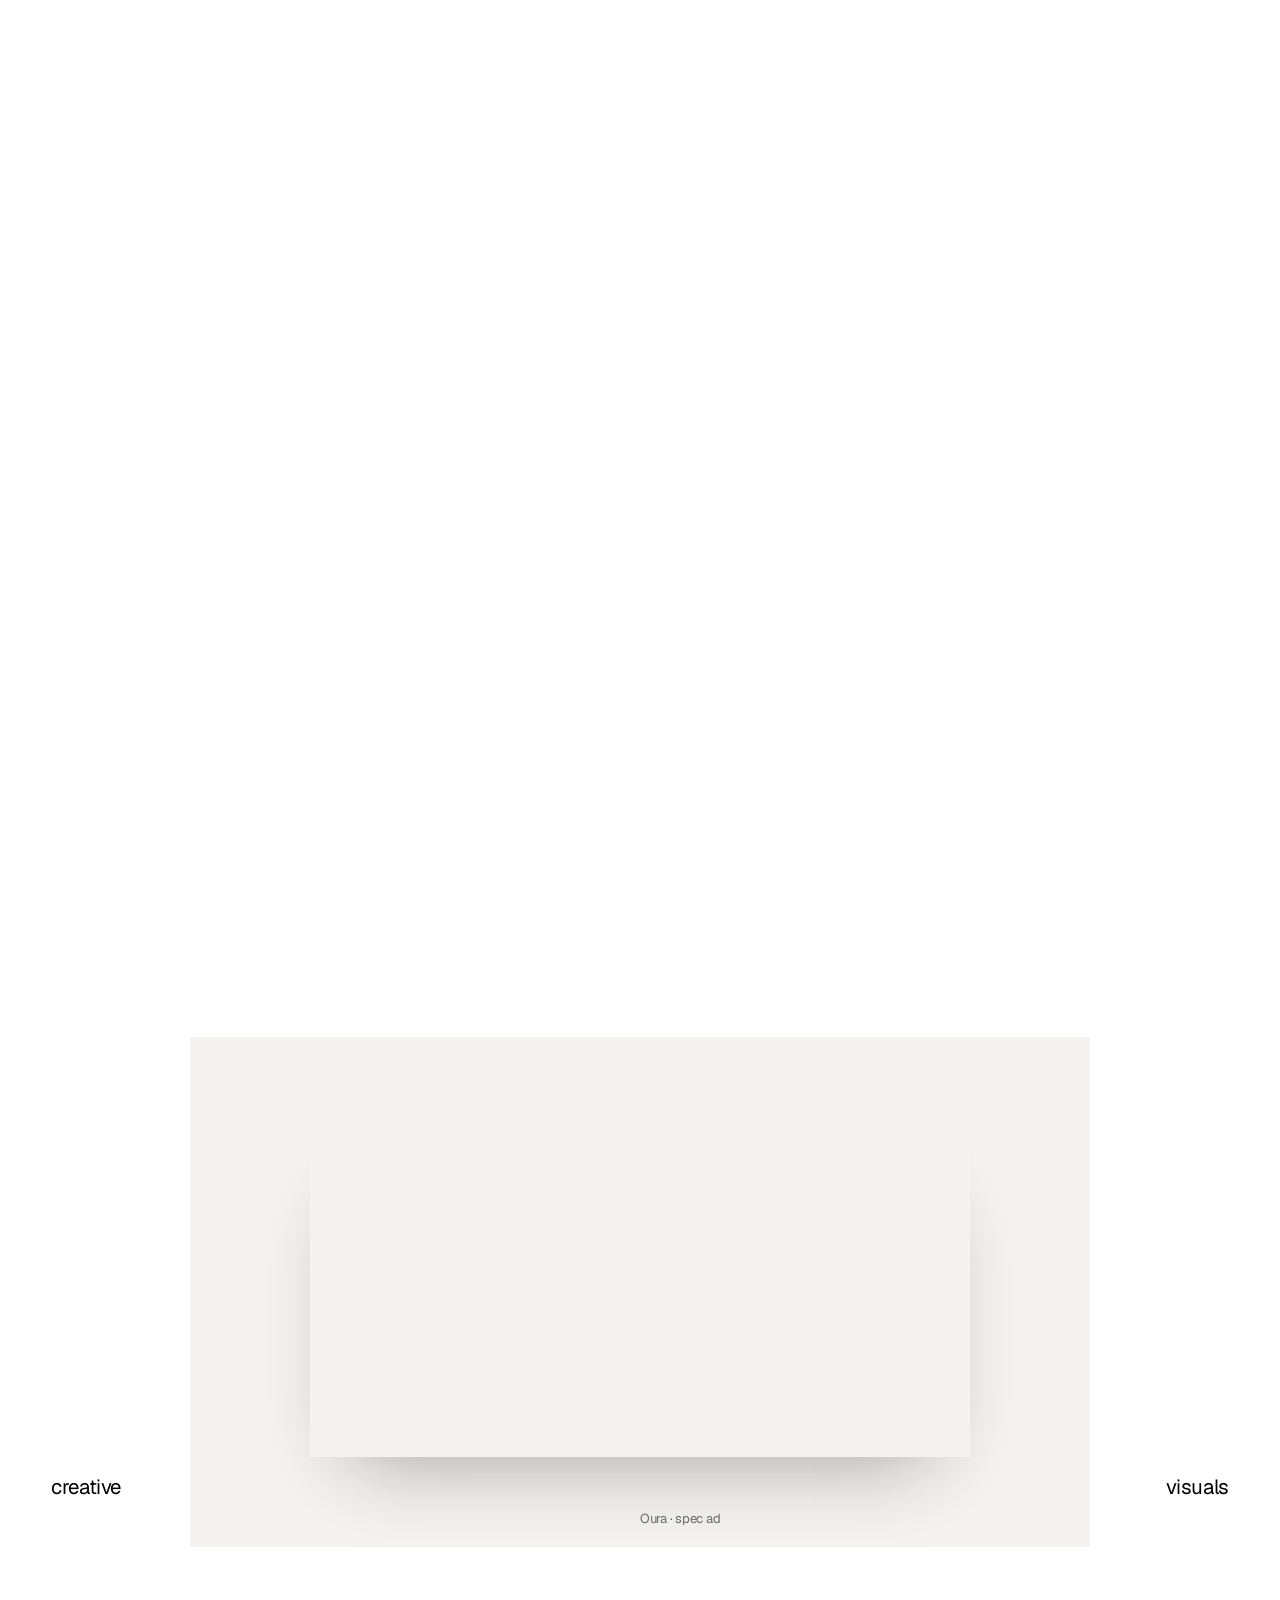
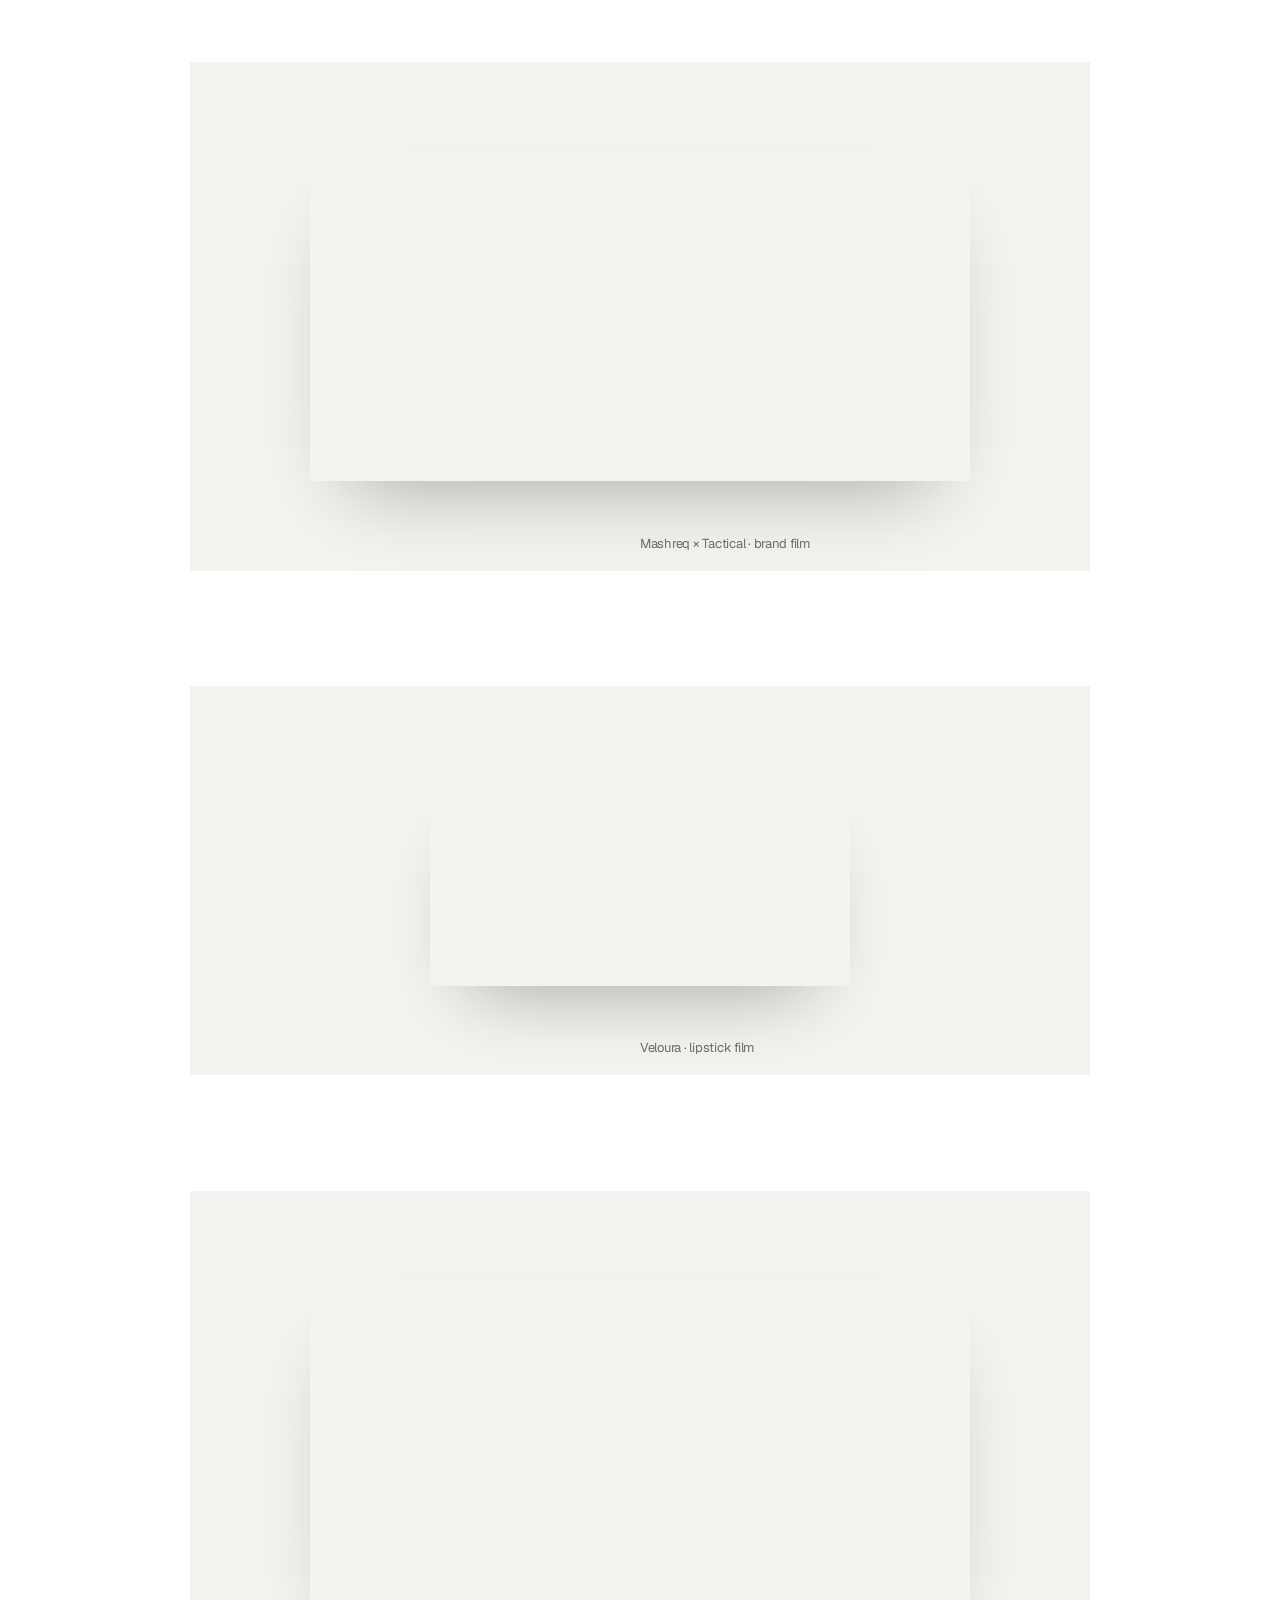
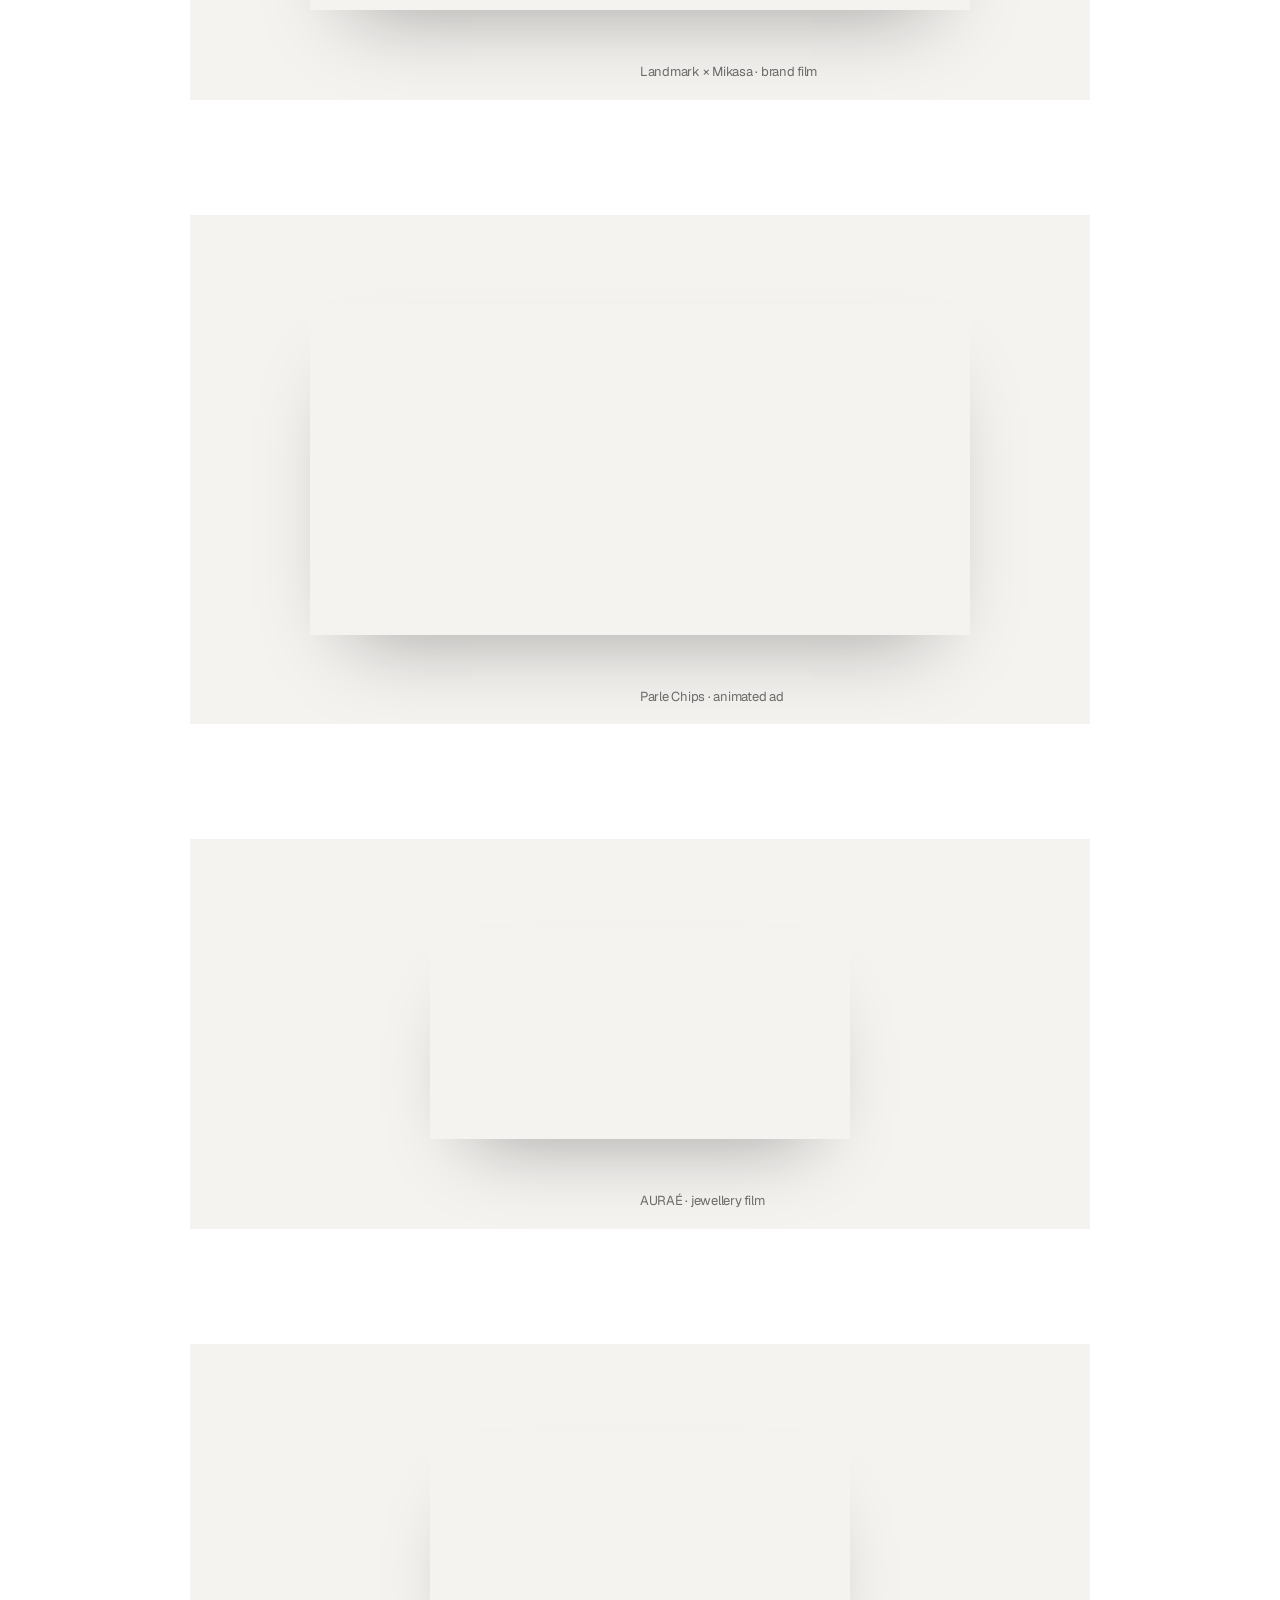
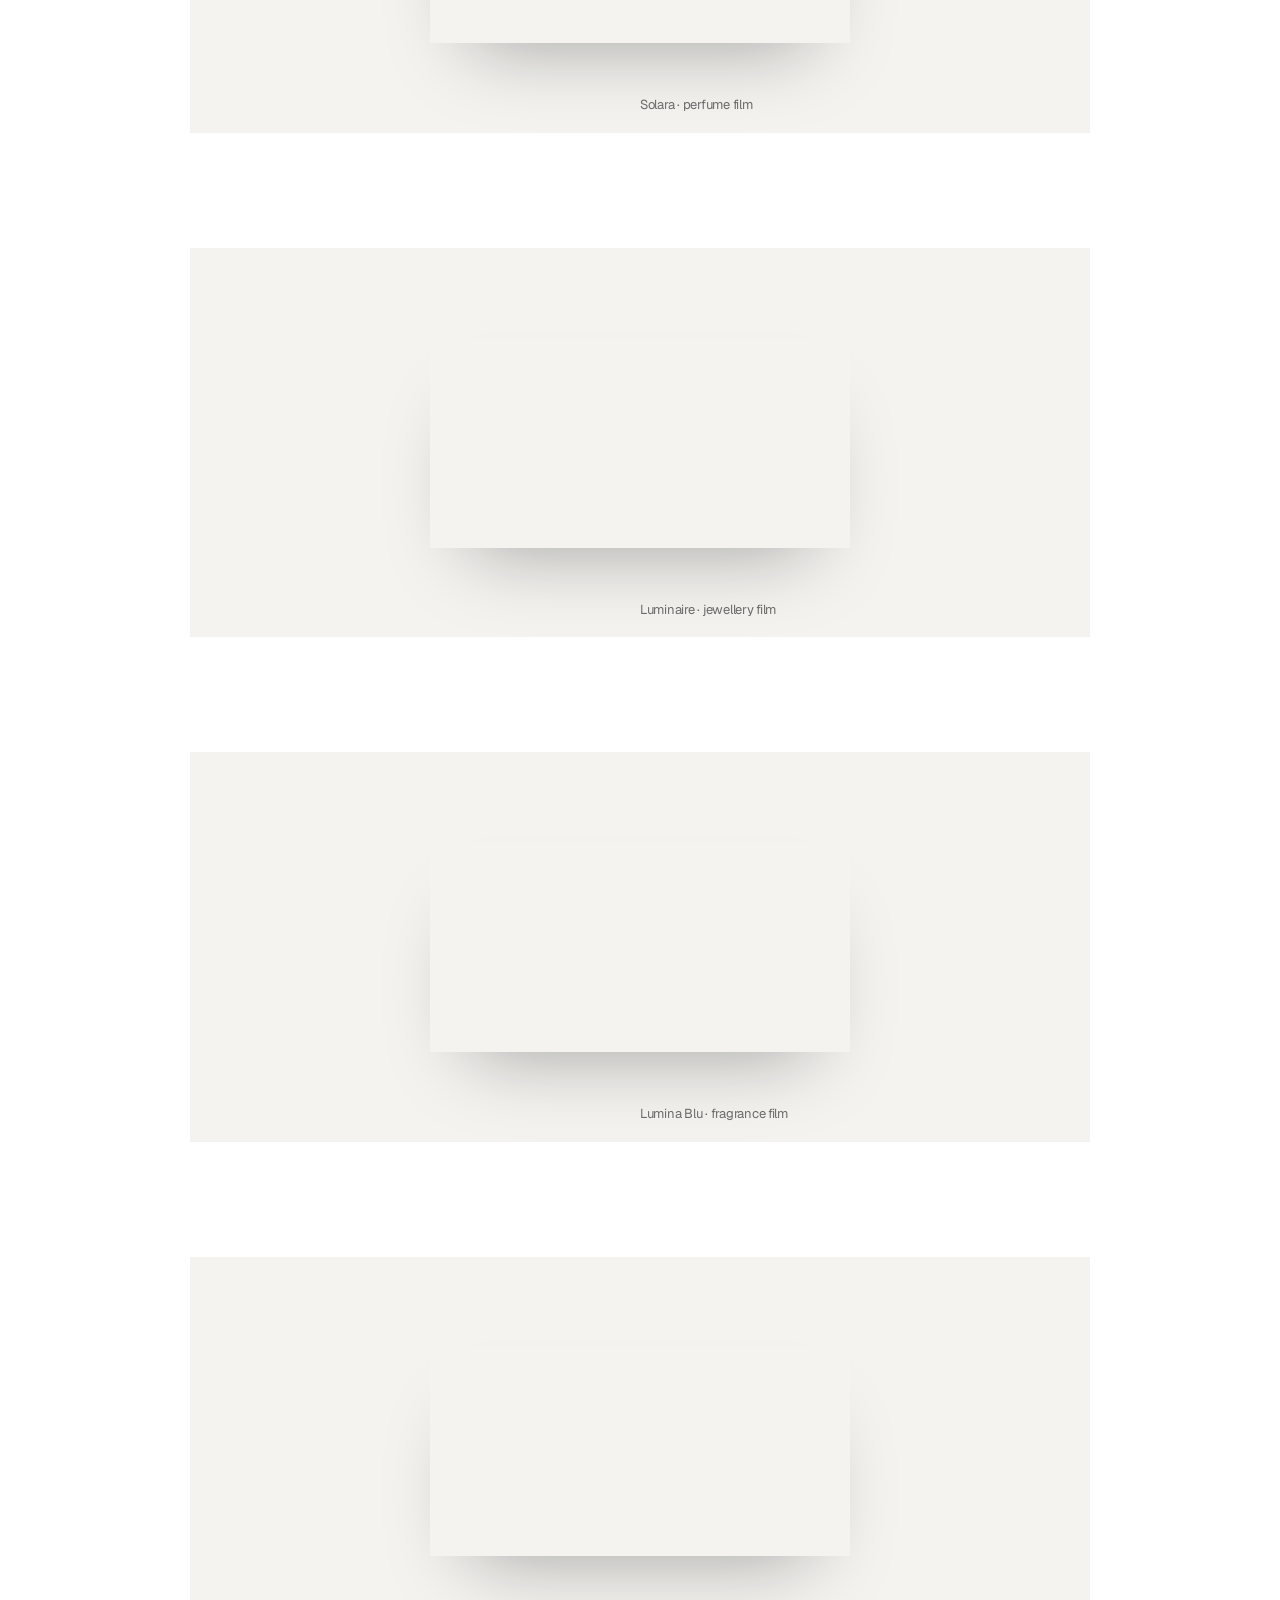
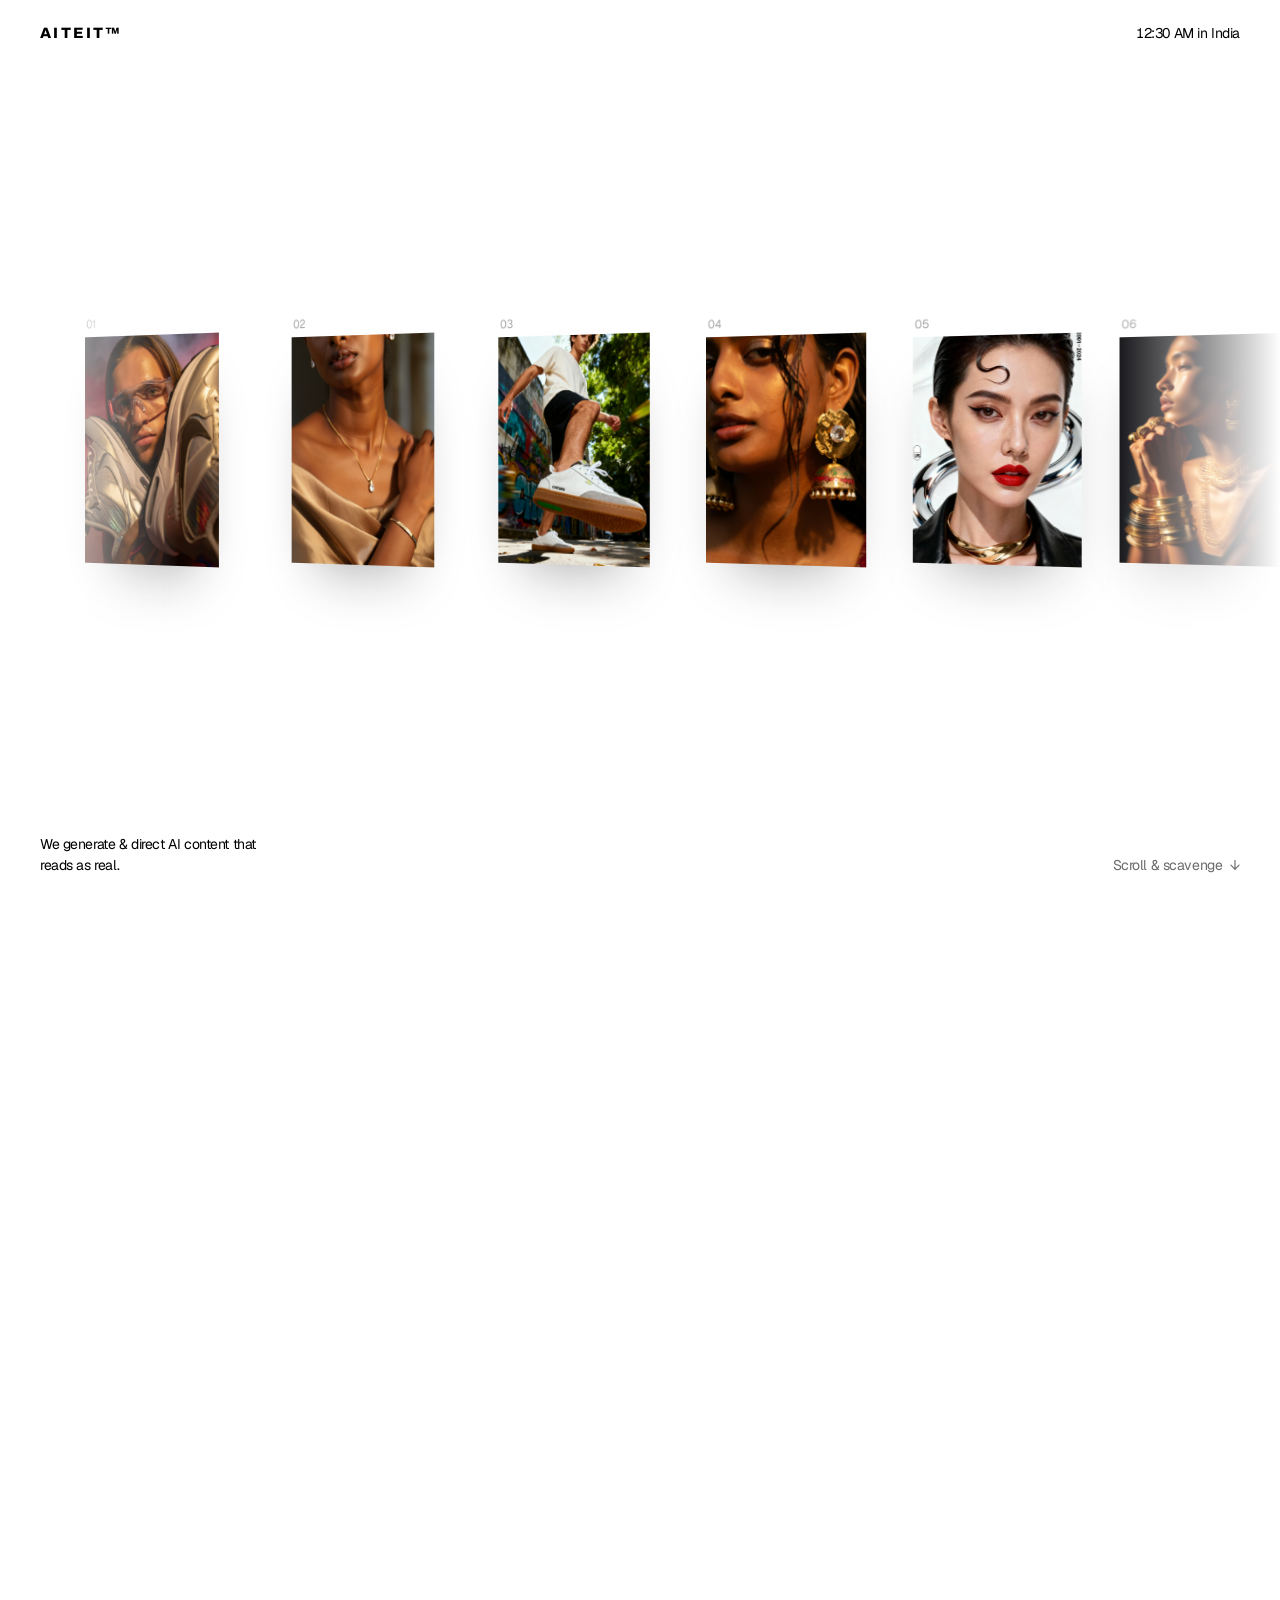
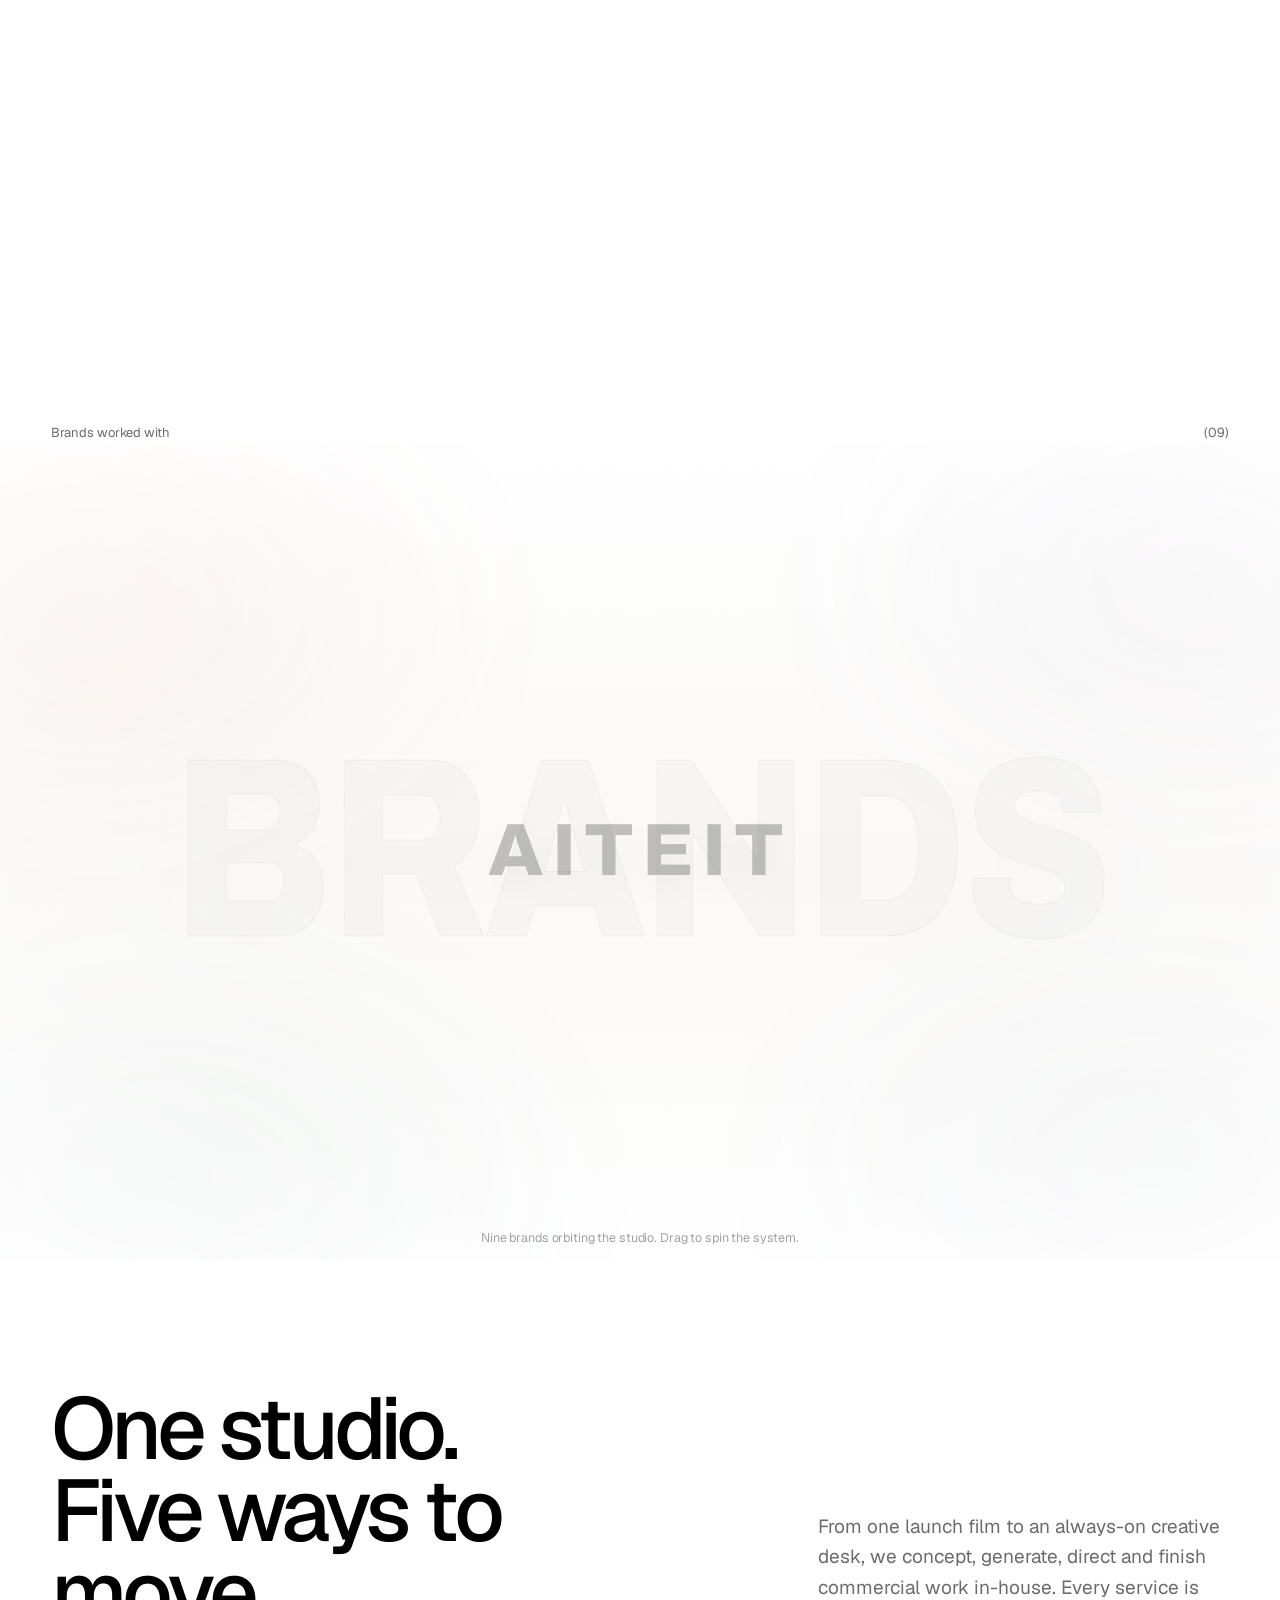
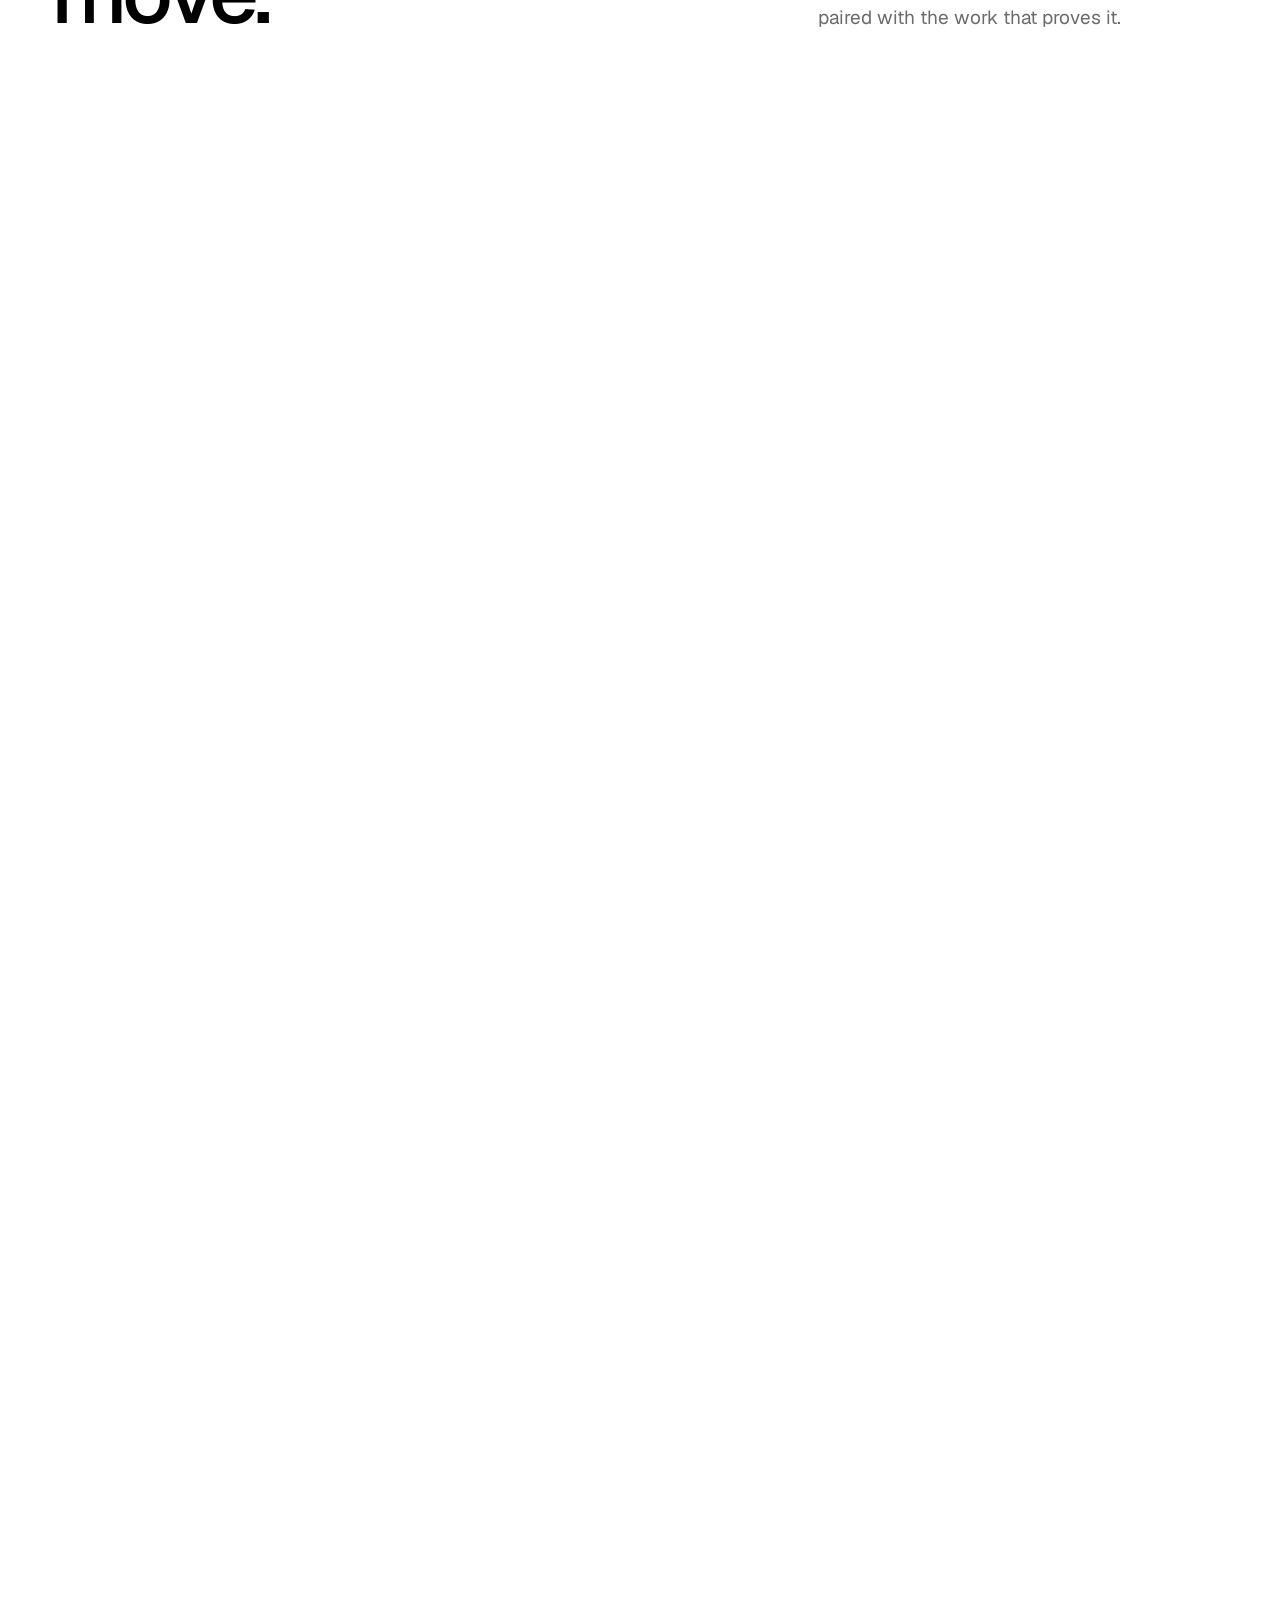
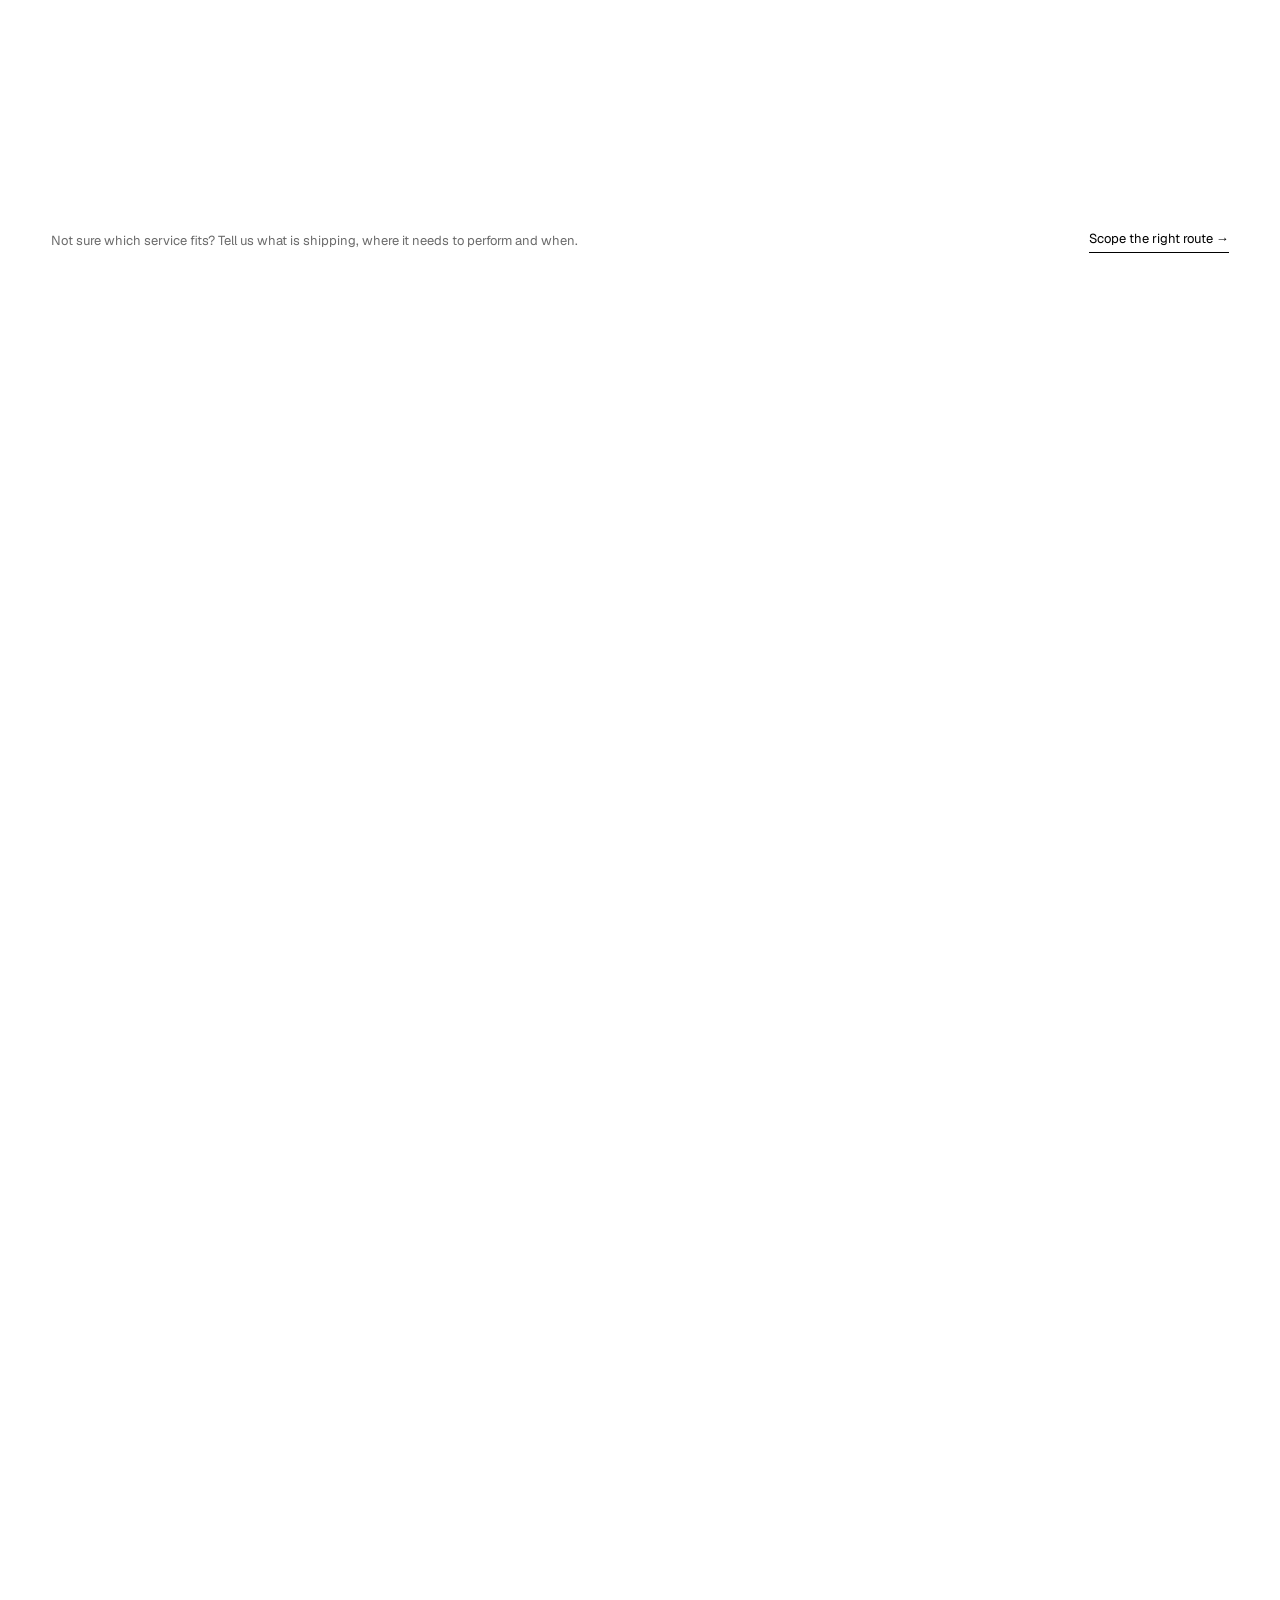
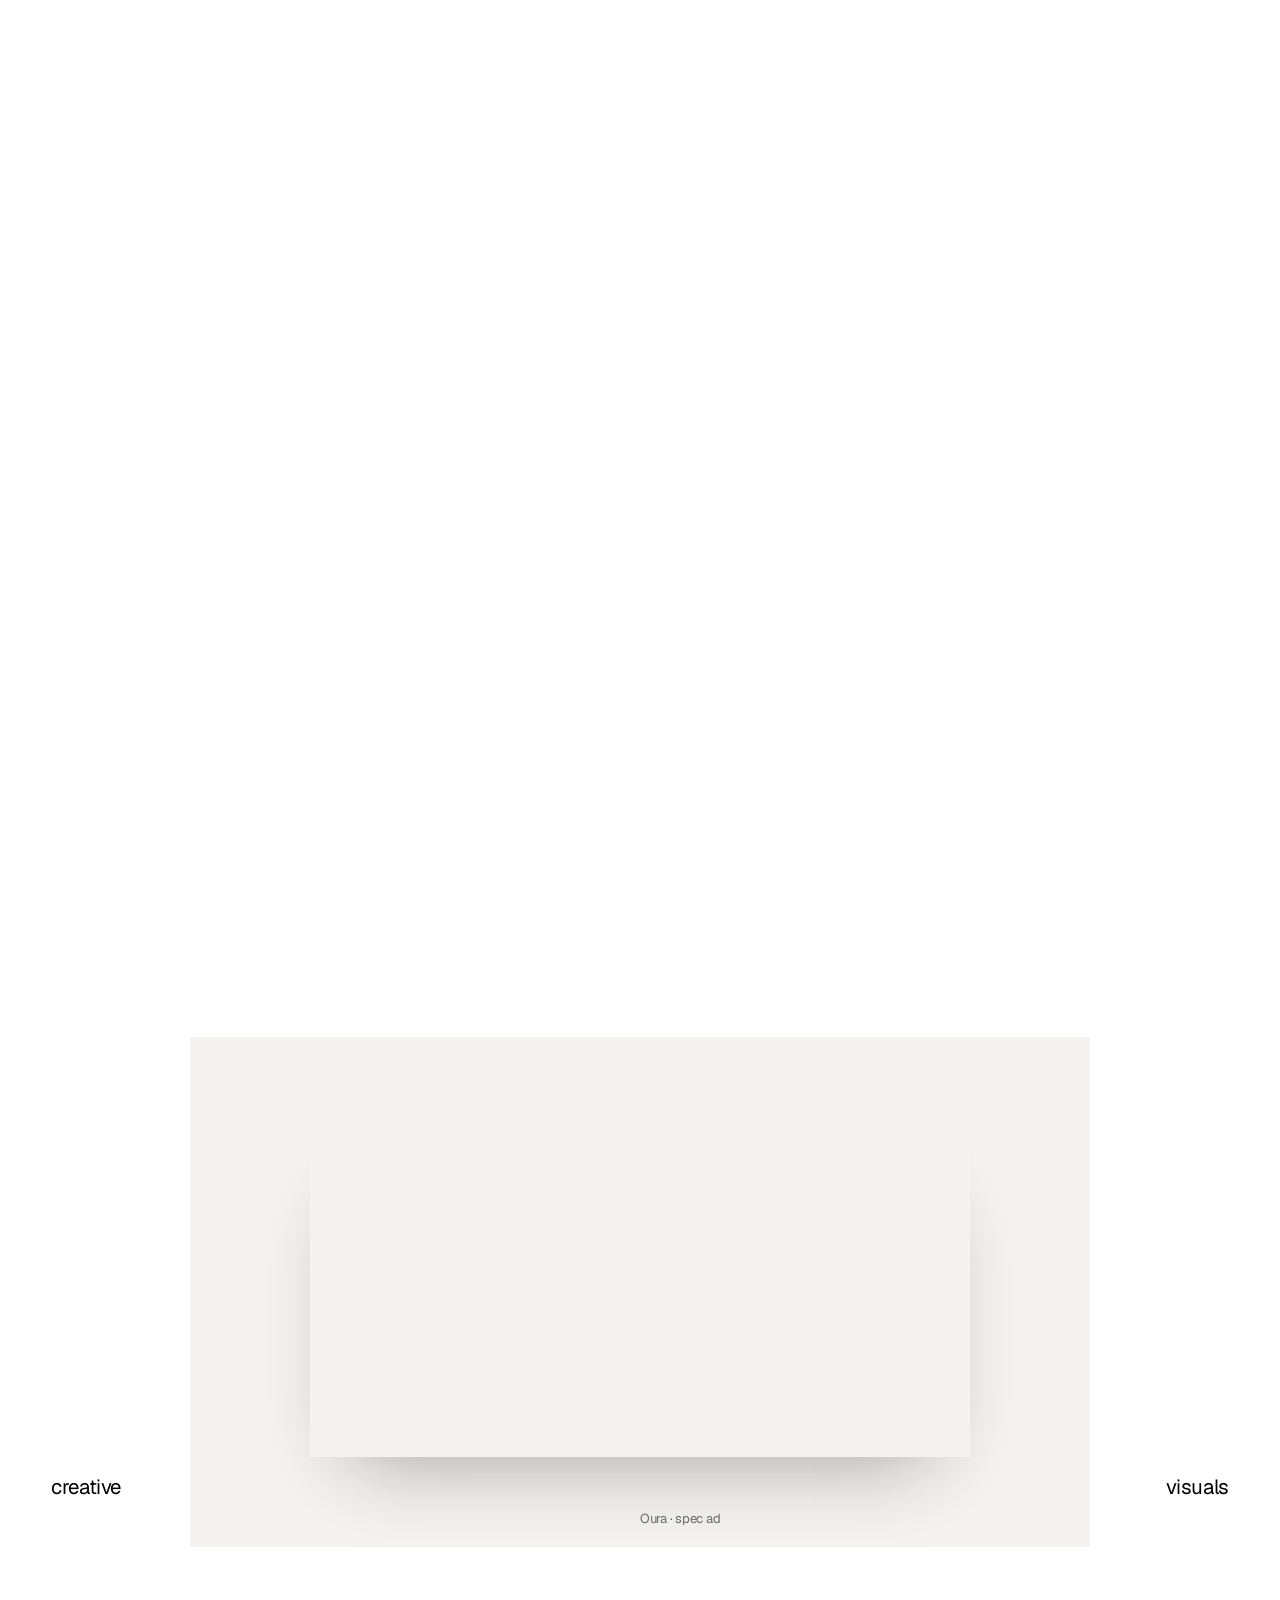
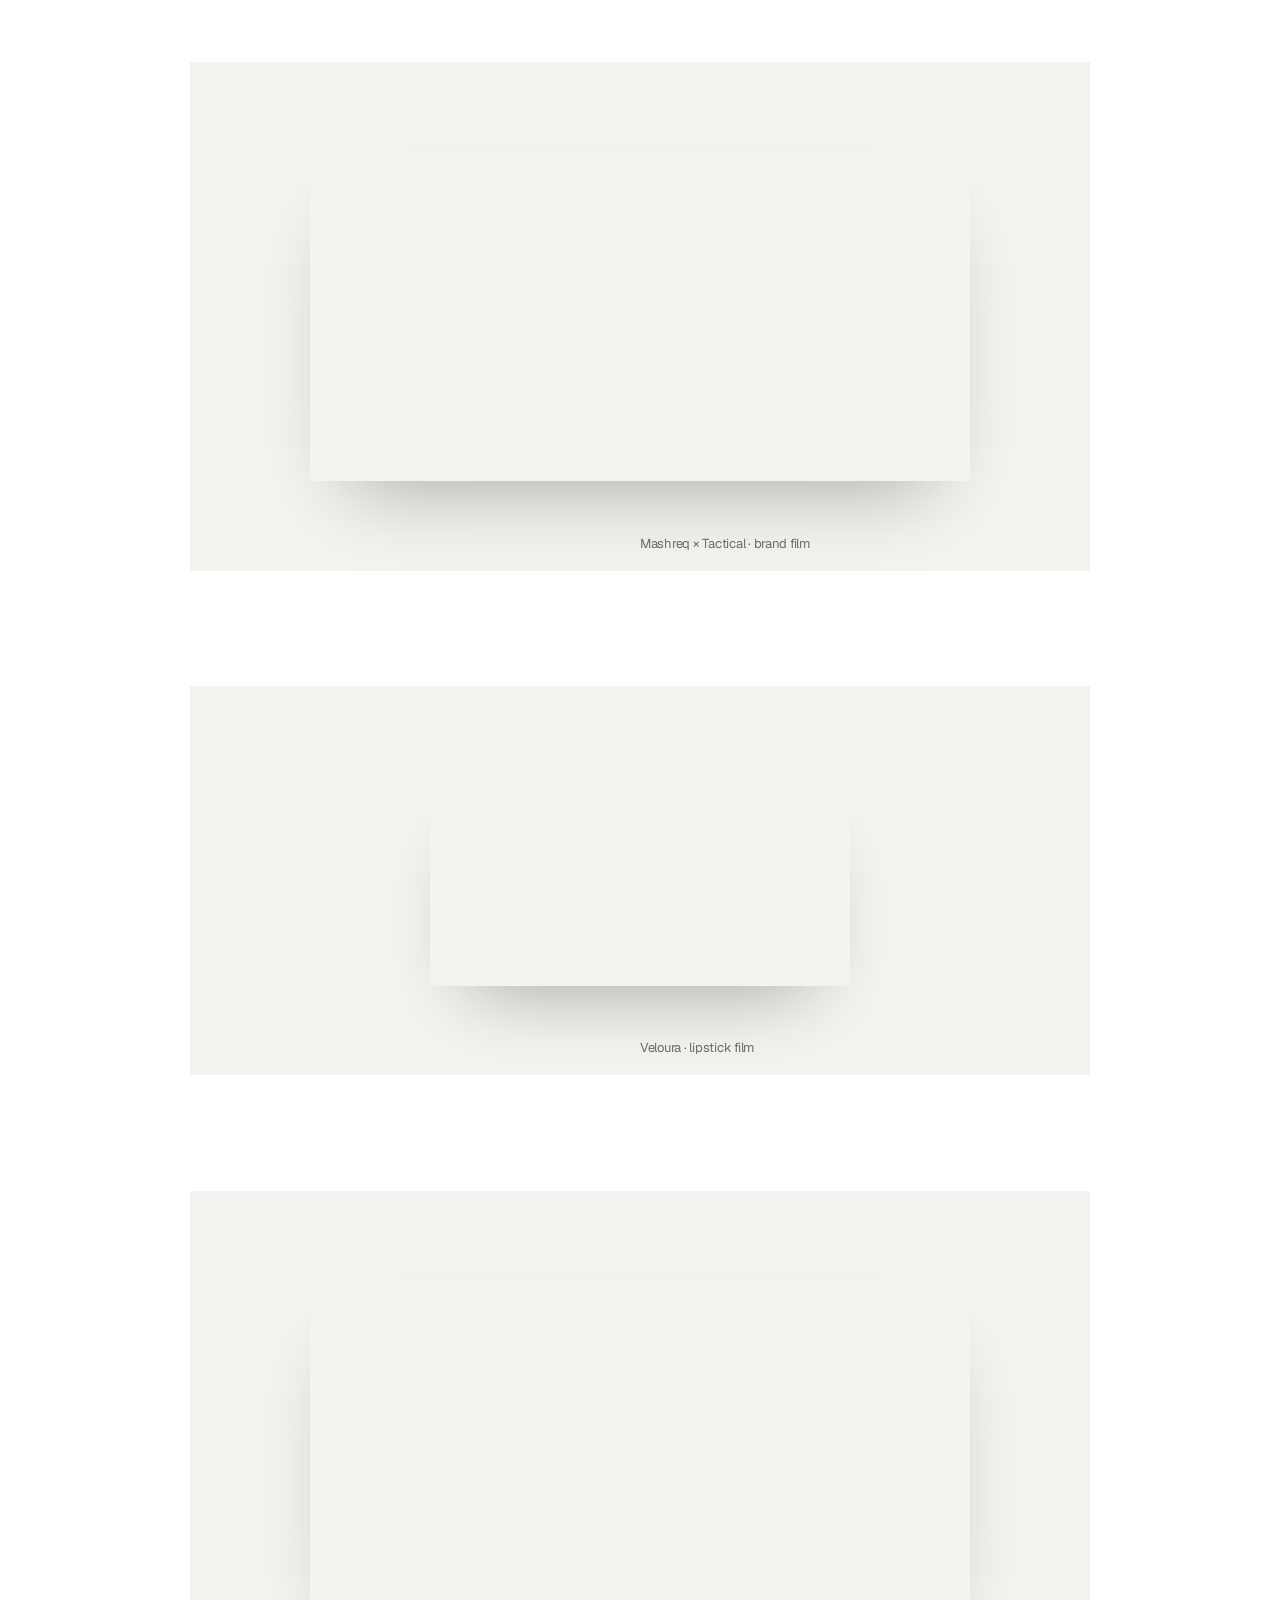
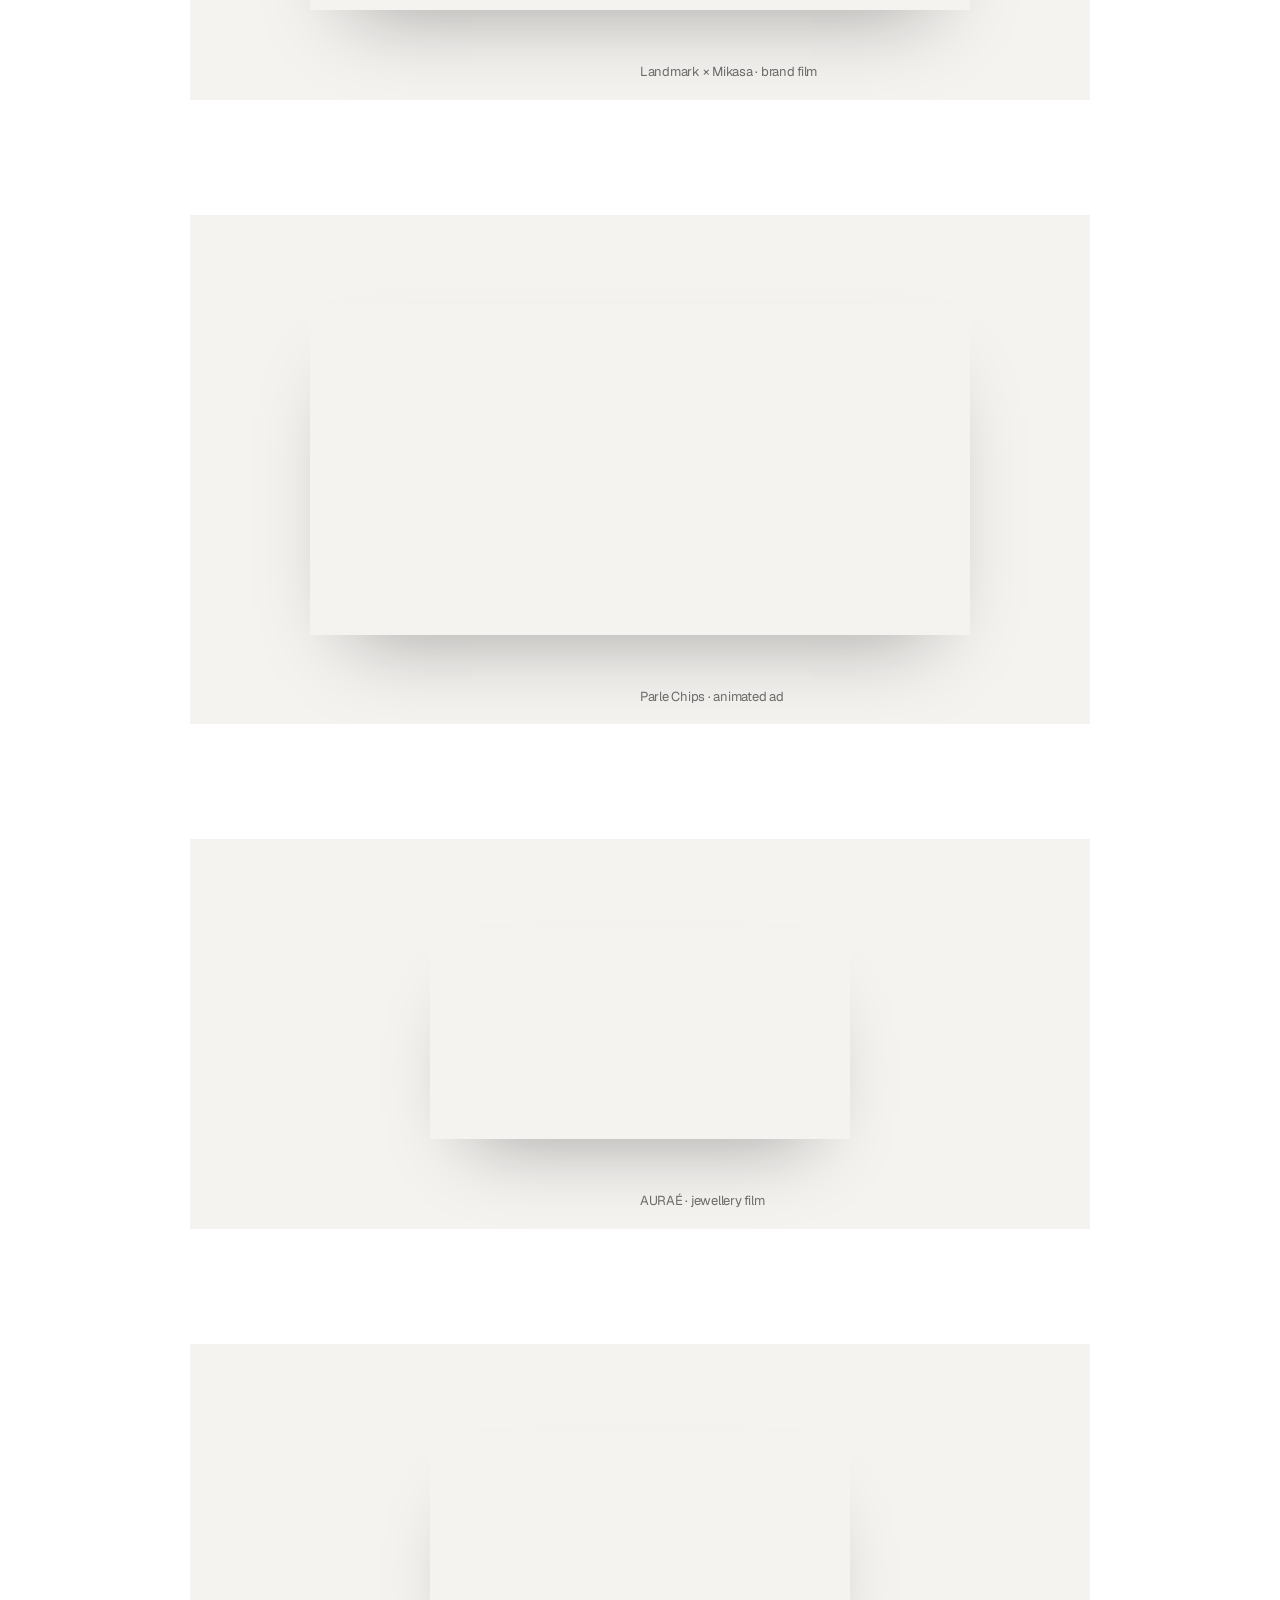
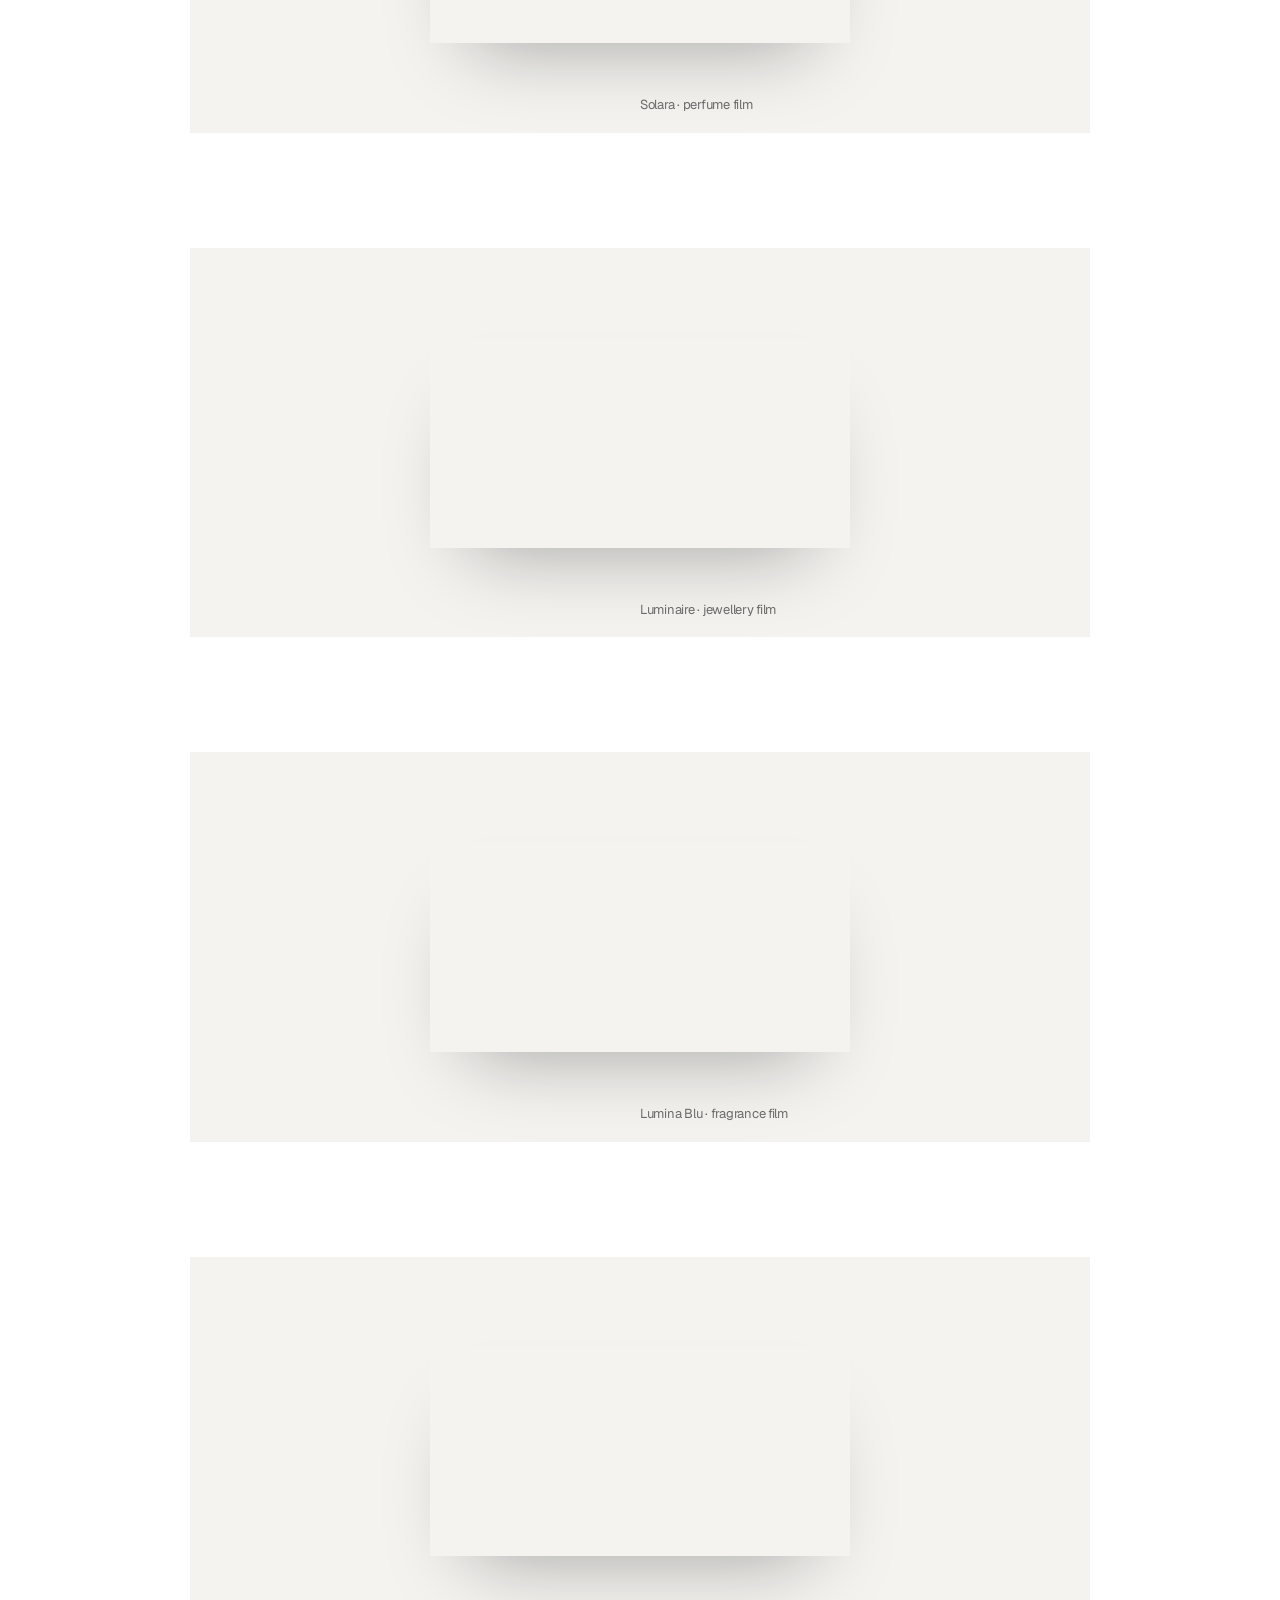
